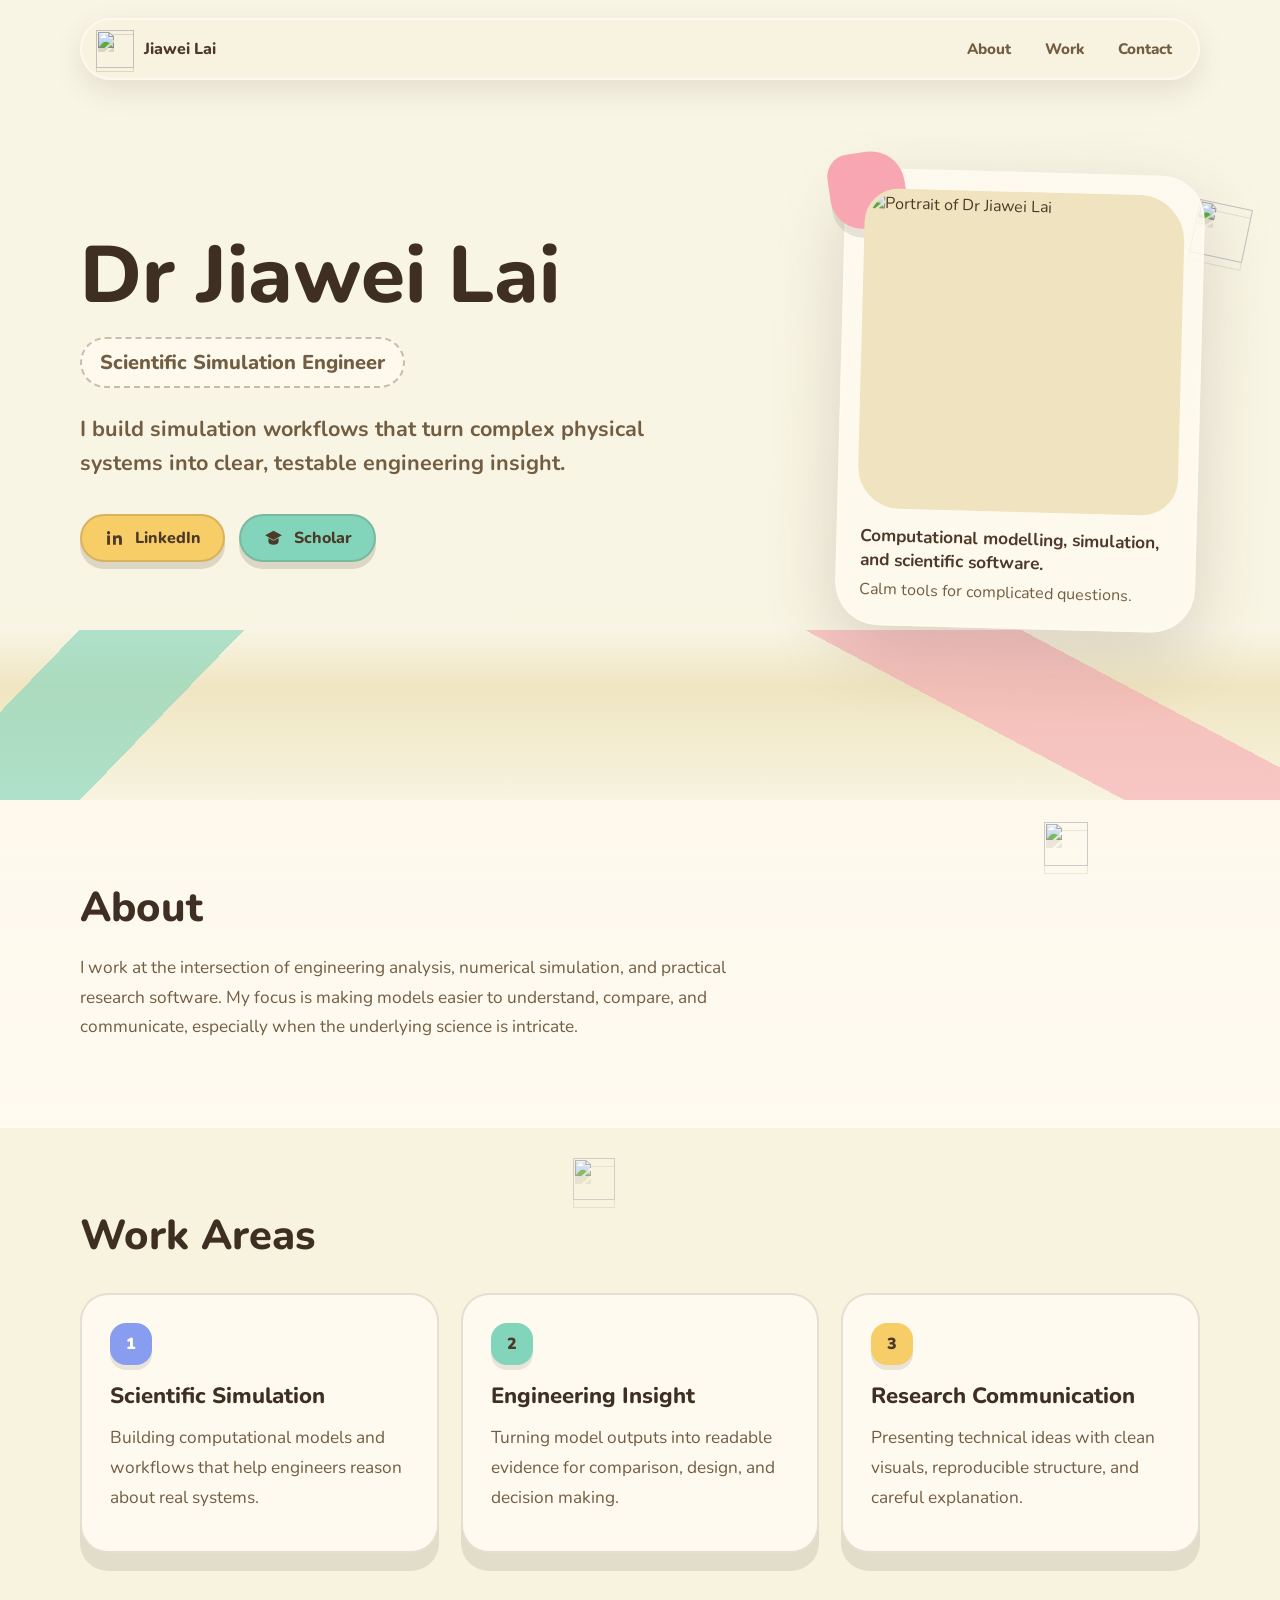
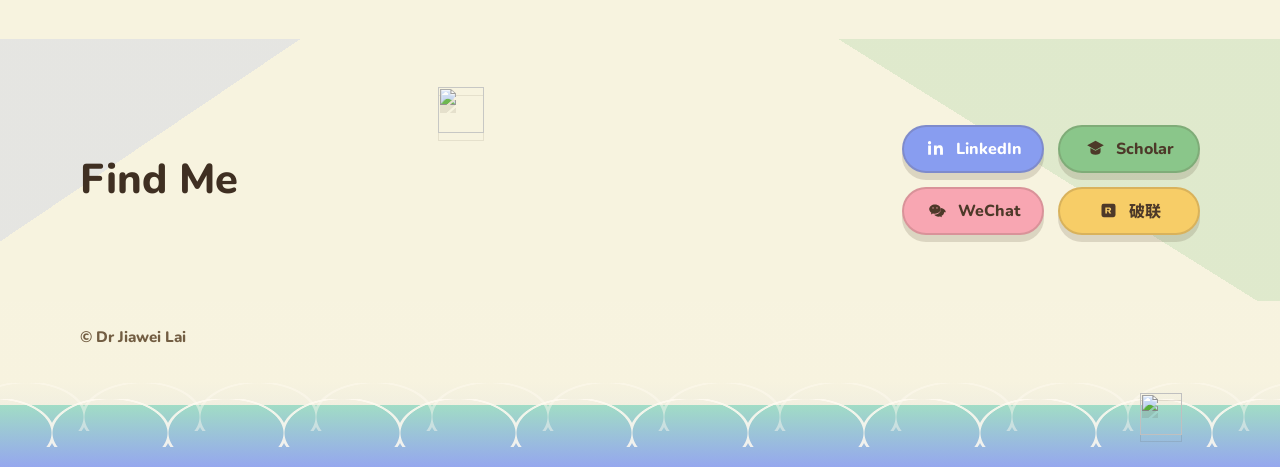
==== index.html @ 28a50fb5 "master: update the website. styles" ====
<!DOCTYPE html>
<html lang="en">
<head>
  <meta charset="utf-8">
  <meta name="viewport" content="width=device-width, initial-scale=1">
  <meta name="description" content="Dr Jiawei Lai, scientific simulation engineer working across computational modelling, simulation workflows, and research communication.">
  <title>Dr Jiawei Lai | Scientific Simulation Engineer</title>
  <link rel="preconnect" href="https://fonts.googleapis.com">
  <link rel="preconnect" href="https://fonts.gstatic.com" crossorigin>
  <link href="https://fonts.googleapis.com/css2?family=Noto+Sans+SC:wght@400;600;700&family=Nunito:wght@500;700;800&display=swap" rel="stylesheet">
  <link rel="stylesheet" href="style.css">
</head>
<body>
  <a class="skip-link" href="#main">Skip to content</a>
  <div class="cursor-cow" aria-hidden="true">
    <img src="images/cow-face-apple.png" alt="">
  </div>

  <header class="site-header" aria-label="Primary">
    <a class="brand" href="#top" aria-label="Dr Jiawei Lai home">
      <img src="images/cow-face-apple.png" alt="" class="brand-mark">
      <span>Jiawei Lai</span>
    </a>
    <nav class="nav-links" aria-label="Page sections">
      <a href="#about">About</a>
      <a href="#work">Work</a>
      <a href="#contact">Contact</a>
    </nav>
  </header>

  <main id="main">
    <section class="hero" id="top" aria-labelledby="hero-title">
      <div class="hero-art" aria-hidden="true"></div>
      <img class="cow-sticker cow-sticker-hero" src="images/cow-face-apple.png" alt="" aria-hidden="true">
      <div class="hero-inner">
        <div class="hero-copy">
          <h1 id="hero-title">Dr Jiawei Lai</h1>
          <p class="role">Scientific Simulation Engineer</p>
          <p class="intro">
            I build simulation workflows that turn complex physical systems into clear, testable engineering insight.
          </p>
          <div class="hero-actions" aria-label="Profile links">
            <a class="button button-primary" href="https://www.linkedin.com/in/jiawei-lai-482ab056/">
              <svg viewBox="0 0 24 24" aria-hidden="true"><path d="M6.8 19H3.6V8.7h3.2V19ZM5.2 7.3a1.9 1.9 0 1 1 0-3.8 1.9 1.9 0 0 1 0 3.8ZM20.4 19h-3.2v-5c0-1.2 0-2.8-1.7-2.8s-2 1.3-2 2.7V19h-3.2V8.7h3.1v1.4h.1a3.4 3.4 0 0 1 3.1-1.7c3.3 0 3.9 2.2 3.9 5V19Z"/></svg>
              LinkedIn
            </a>
            <a class="button button-secondary" href="https://scholar.google.com/citations?hl=en&amp;user=CENF37gAAAAJ">
              <svg viewBox="0 0 24 24" aria-hidden="true"><path d="M12 3 2.5 8.3 12 13.6l9.5-5.3L12 3Zm-5.8 8.5v4.1c0 2 2.6 3.5 5.8 3.5s5.8-1.5 5.8-3.5v-4.1L12 14.7l-5.8-3.2Z"/></svg>
              Scholar
            </a>
          </div>
        </div>

        <figure class="profile-card">
          <div class="portrait-shell">
            <img src="images/dp.jpg" alt="Portrait of Dr Jiawei Lai">
          </div>
          <figcaption>
            <strong>Computational modelling, simulation, and scientific software.</strong>
            <span>Calm tools for complicated questions.</span>
          </figcaption>
        </figure>
      </div>
    </section>

    <section class="section section-light" id="about" aria-labelledby="about-title">
      <div class="section-inner about-layout about-layout-simple">
        <img class="cow-sticker cow-sticker-about" src="images/cow-face-apple.png" alt="" aria-hidden="true">
        <div>
          <h2 id="about-title">About</h2>
          <p>
            I work at the intersection of engineering analysis, numerical simulation, and practical research software.
            My focus is making models easier to understand, compare, and communicate, especially when the underlying
            science is intricate.
          </p>
        </div>
      </div>
    </section>

    <section class="section" id="work" aria-labelledby="work-title">
      <div class="section-inner">
        <img class="cow-sticker cow-sticker-work" src="images/cow-face-apple.png" alt="" aria-hidden="true">
        <div class="section-heading">
          <h2 id="work-title">Work Areas</h2>
        </div>

        <div class="work-grid">
          <article class="island-card accent-blue">
            <span class="card-icon" aria-hidden="true">1</span>
            <h3>Scientific Simulation</h3>
            <p>Building computational models and workflows that help engineers reason about real systems.</p>
          </article>
          <article class="island-card accent-teal">
            <span class="card-icon" aria-hidden="true">2</span>
            <h3>Engineering Insight</h3>
            <p>Turning model outputs into readable evidence for comparison, design, and decision making.</p>
          </article>
          <article class="island-card accent-yellow">
            <span class="card-icon" aria-hidden="true">3</span>
            <h3>Research Communication</h3>
            <p>Presenting technical ideas with clean visuals, reproducible structure, and careful explanation.</p>
          </article>
        </div>
      </div>
    </section>

    <section class="section section-contact" id="contact" aria-labelledby="contact-title">
      <div class="section-inner contact-layout">
        <img class="cow-sticker cow-sticker-contact" src="images/cow-face-apple.png" alt="" aria-hidden="true">
        <div>
          <h2 id="contact-title">Find Me</h2>
        </div>
        <div class="contact-actions">
          <a class="contact-button" href="https://www.linkedin.com/in/jiawei-lai-482ab056/" aria-label="Open LinkedIn profile">
            <svg viewBox="0 0 24 24" aria-hidden="true"><path d="M6.8 19H3.6V8.7h3.2V19ZM5.2 7.3a1.9 1.9 0 1 1 0-3.8 1.9 1.9 0 0 1 0 3.8ZM20.4 19h-3.2v-5c0-1.2 0-2.8-1.7-2.8s-2 1.3-2 2.7V19h-3.2V8.7h3.1v1.4h.1a3.4 3.4 0 0 1 3.1-1.7c3.3 0 3.9 2.2 3.9 5V19Z"/></svg>
            <span>LinkedIn</span>
          </a>
          <a class="contact-button" href="https://scholar.google.com/citations?hl=en&amp;user=CENF37gAAAAJ" aria-label="Open Google Scholar profile">
            <svg viewBox="0 0 24 24" aria-hidden="true"><path d="M12 3 2.5 8.3 12 13.6l9.5-5.3L12 3Zm-5.8 8.5v4.1c0 2 2.6 3.5 5.8 3.5s5.8-1.5 5.8-3.5v-4.1L12 14.7l-5.8-3.2Z"/></svg>
            <span>Scholar</span>
          </a>
          <a class="contact-button" href="images/Wechat.jpg" aria-label="Open WeChat QR code">
            <svg viewBox="0 0 24 24" aria-hidden="true"><path d="M9.2 5C5.5 5 2.5 7.4 2.5 10.4c0 1.7 1 3.2 2.5 4.2l-.5 2 2.3-1.2c.7.2 1.5.3 2.3.3 3.7 0 6.7-2.4 6.7-5.3S12.9 5 9.2 5Zm-2.3 4.8a.8.8 0 1 1 0-1.6.8.8 0 0 1 0 1.6Zm4.5 0a.8.8 0 1 1 0-1.6.8.8 0 0 1 0 1.6Zm10.1 4.1c0-2.5-2.5-4.5-5.5-4.8v1.3c0 3.5-3.4 6.4-7.7 6.5.9 1.3 2.7 2.1 4.8 2.1.7 0 1.3-.1 1.9-.2l2 1-.4-1.7c1.7-.9 2.9-2.4 2.9-4.2Z"/></svg>
            <span>WeChat</span>
          </a>
          <a class="contact-button" href="https://www.xiaohongshu.com/search_result?keyword=%E7%A0%B4%E8%81%94" aria-label="Find 破联 on Xiaohongshu">
            <svg viewBox="0 0 24 24" aria-hidden="true"><path d="M6.4 4.4h11.2A2.4 2.4 0 0 1 20 6.8v10.4a2.4 2.4 0 0 1-2.4 2.4H6.4A2.4 2.4 0 0 1 4 17.2V6.8a2.4 2.4 0 0 1 2.4-2.4Zm2 4.2v6.8h1.8v-2.5h1.4l1.5 2.5h2.1l-1.8-2.8c1-.4 1.6-1.1 1.6-2.1 0-1.2-.9-1.9-2.5-1.9H8.4Zm1.8 1.5h1.9c.7 0 1.1.2 1.1.8s-.4.8-1.1.8h-1.9v-1.6Z"/></svg>
            <span>破联</span>
          </a>
        </div>
      </div>
    </section>
  </main>

  <footer class="site-footer">
    <span>© Dr Jiawei Lai</span>
  </footer>
  <div class="animal-footer animal-footer-sea" aria-hidden="true">
    <div class="sea-wave sea-wave-back"></div>
    <div class="sea-wave sea-wave-front"></div>
    <img class="sea-cow" src="images/cow-face-apple.png" alt="">
  </div>

  <script>
    const cursorCow = document.querySelector('.cursor-cow');
    const canUseCustomCursor = window.matchMedia('(pointer: fine)').matches &&
      !window.matchMedia('(prefers-reduced-motion: reduce)').matches;

    if (cursorCow && canUseCustomCursor) {
      let cursorX = window.innerWidth / 2;
      let cursorY = window.innerHeight / 2;
      let cowX = cursorX;
      let cowY = cursorY;

      document.documentElement.classList.add('has-cow-cursor');

      window.addEventListener('pointermove', (event) => {
        cursorX = event.clientX;
        cursorY = event.clientY;
        cursorCow.classList.add('is-visible');
      });

      window.addEventListener('pointerleave', () => {
        cursorCow.classList.remove('is-visible');
      });

      const drift = () => {
        cowX += (cursorX - cowX) * 0.18;
        cowY += (cursorY - cowY) * 0.18;
        cursorCow.style.transform = `translate3d(${cowX + 14}px, ${cowY + 12}px, 0)`;
        requestAnimationFrame(drift);
      };

      drift();
    }
  </script>
</body>
</html>
---- style.css ----
:root {
  --paper: #f7f3df;
  --paper-deep: #efe4bf;
  --ink: #4d3929;
  --muted: #725d42;
  --line: rgba(114, 93, 66, 0.22);
  --blue: #889df0;
  --teal: #82d5bb;
  --yellow: #f7cd67;
  --pink: #f8a6b2;
  --orange: #e59266;
  --green: #8ac68a;
  --white: #fffaf0;
  --shadow: 0 18px 0 rgba(77, 57, 41, 0.12);
  --soft-shadow: 0 24px 70px rgba(77, 57, 41, 0.18);
  --radius: 28px;
  --max-width: 1120px;
}

* {
  box-sizing: border-box;
}

html {
  scroll-behavior: smooth;
}

body {
  margin: 0;
  color: var(--ink);
  background:
    linear-gradient(180deg, rgba(247, 243, 223, 0.78), rgba(247, 243, 223, 0.94) 56%, var(--paper) 100%),
    url("images/Blackground.jpg") center top / cover fixed no-repeat;
  font-family: "Nunito", "Noto Sans SC", Arial, sans-serif;
  letter-spacing: 0;
  overflow-x: hidden;
}

.has-cow-cursor,
.has-cow-cursor * {
  cursor: url("images/cow-face-apple.png") 4 0, auto;
}

.cursor-cow {
  position: fixed;
  top: 0;
  left: 0;
  z-index: 20;
  width: 38px;
  height: 38px;
  pointer-events: none;
  opacity: 0;
  filter: drop-shadow(0 8px 0 rgba(77, 57, 41, 0.14));
  transition: opacity 180ms ease;
}

.cursor-cow img {
  width: 100%;
  height: 100%;
  object-fit: contain;
  transform: rotate(10deg);
}

.cursor-cow.is-visible {
  opacity: 0.9;
}

img,
svg {
  display: block;
}

a {
  color: inherit;
}

.skip-link {
  position: absolute;
  left: 16px;
  top: -80px;
  z-index: 10;
  padding: 10px 14px;
  border-radius: 999px;
  background: var(--ink);
  color: var(--white);
  text-decoration: none;
  transition: top 180ms ease;
}

.skip-link:focus {
  top: 16px;
}

.site-header {
  position: sticky;
  top: 0;
  z-index: 5;
  display: flex;
  align-items: center;
  justify-content: space-between;
  gap: 24px;
  width: min(var(--max-width), calc(100% - 32px));
  margin: 18px auto 0;
  padding: 10px 12px 10px 14px;
  border: 2px solid rgba(255, 250, 240, 0.72);
  border-radius: 999px;
  background: rgba(247, 243, 223, 0.86);
  box-shadow: 0 10px 30px rgba(77, 57, 41, 0.12);
  backdrop-filter: blur(14px);
}

.brand,
.nav-links,
.hero-actions,
.contact-actions {
  display: flex;
  align-items: center;
}

.brand {
  gap: 10px;
  color: var(--ink);
  font-weight: 800;
  text-decoration: none;
}

.brand-mark {
  width: 38px;
  height: 38px;
  object-fit: contain;
  filter: drop-shadow(0 4px 0 rgba(77, 57, 41, 0.16));
}

.nav-links {
  gap: 6px;
}

.nav-links a {
  padding: 9px 14px;
  border-radius: 999px;
  color: var(--muted);
  font-size: 0.95rem;
  font-weight: 800;
  text-decoration: none;
}

.nav-links a:hover,
.nav-links a:focus-visible {
  background: var(--white);
  color: var(--ink);
  outline: none;
}

.hero {
  position: relative;
  min-height: 720px;
  padding: 92px 0 76px;
  overflow: hidden;
}

.hero-art {
  position: absolute;
  inset: auto -8% 0;
  height: 170px;
  pointer-events: none;
  background:
    linear-gradient(134deg, transparent 0 11%, rgba(130, 213, 187, 0.62) 11% 21%, transparent 21% 100%),
    linear-gradient(28deg, transparent 0 68%, rgba(248, 166, 178, 0.58) 68% 80%, transparent 80% 100%),
    linear-gradient(180deg, transparent 0, rgba(239, 228, 191, 0.92) 34%, var(--paper) 100%);
}

.hero-inner,
.section-inner,
.site-footer {
  width: min(var(--max-width), calc(100% - 32px));
  margin: 0 auto;
}

.section-inner {
  position: relative;
}

.cow-sticker {
  position: absolute;
  z-index: 0;
  width: 54px;
  height: 54px;
  object-fit: contain;
  pointer-events: none;
  filter: drop-shadow(0 8px 0 rgba(77, 57, 41, 0.12));
  animation: cow-bob 5.8s ease-in-out infinite;
}

.cow-sticker-hero {
  top: 124px;
  right: max(22px, calc((100vw - var(--max-width)) / 2 - 48px));
  transform: rotate(12deg);
}

.cow-sticker-about {
  top: -64px;
  right: 10%;
  width: 44px;
  height: 44px;
  opacity: 0.82;
  animation-delay: -1.8s;
}

.cow-sticker-work {
  top: -56px;
  left: 44%;
  width: 42px;
  height: 42px;
  opacity: 0.74;
  animation-delay: -3.1s;
}

.cow-sticker-contact {
  top: -38px;
  left: 32%;
  width: 46px;
  height: 46px;
  opacity: 0.86;
  animation-delay: -0.9s;
}

.hero-inner {
  position: relative;
  z-index: 2;
  display: grid;
  grid-template-columns: minmax(0, 1fr) 360px;
  align-items: center;
  gap: 56px;
}

.hero-copy,
.about-layout > *,
.contact-layout > *,
.section-heading > *,
.island-card,
.note-card {
  min-width: 0;
}

.hero-copy h1 {
  margin: 0;
  max-width: 700px;
  color: #3f2f22;
  font-size: 5rem;
  line-height: 0.96;
  font-weight: 800;
  letter-spacing: 0;
}

.role {
  width: fit-content;
  max-width: 100%;
  margin: 22px 0 0;
  padding: 10px 18px;
  border: 2px dashed rgba(114, 93, 66, 0.38);
  border-radius: 999px;
  background: rgba(255, 250, 240, 0.74);
  color: var(--muted);
  font-size: 1.25rem;
  font-weight: 800;
}

.intro {
  max-width: 620px;
  margin: 24px 0 0;
  color: var(--muted);
  font-size: 1.35rem;
  line-height: 1.58;
  font-weight: 700;
}

.hero-actions {
  flex-wrap: wrap;
  gap: 14px;
  margin-top: 34px;
}

.button,
.contact-button {
  display: inline-flex;
  align-items: center;
  justify-content: center;
  gap: 10px;
  min-height: 48px;
  border: 2px solid rgba(77, 57, 41, 0.18);
  border-radius: 999px;
  color: var(--ink);
  font-weight: 800;
  text-decoration: none;
  box-shadow: 0 7px 0 rgba(77, 57, 41, 0.16);
  transition: transform 160ms ease, box-shadow 160ms ease, background 160ms ease;
}

.button {
  padding: 0 22px;
}

.button svg,
.contact-button svg {
  width: 21px;
  height: 21px;
  fill: currentColor;
}

.button:hover,
.button:focus-visible,
.contact-button:hover,
.contact-button:focus-visible {
  transform: translateY(3px);
  box-shadow: 0 4px 0 rgba(77, 57, 41, 0.18);
  outline: none;
}

.button:hover svg,
.button:focus-visible svg,
.contact-button:hover svg,
.contact-button:focus-visible svg {
  animation: tiny-hop 360ms ease;
}

.button-primary {
  background: var(--yellow);
}

.button-secondary {
  background: var(--teal);
}

.profile-card {
  position: relative;
  margin: 0;
  padding: 18px;
  border: 2px solid rgba(255, 250, 240, 0.88);
  border-radius: 44px;
  background: rgba(255, 250, 240, 0.82);
  box-shadow: var(--soft-shadow);
  transform: rotate(1.5deg);
  transition: transform 240ms ease, box-shadow 240ms ease;
}

.profile-card:hover {
  transform: rotate(0deg) translateY(-3px);
  box-shadow: 0 30px 76px rgba(77, 57, 41, 0.2);
}

.profile-card::before {
  content: "";
  position: absolute;
  inset: -18px auto auto -18px;
  width: 76px;
  height: 76px;
  border-radius: 22px 34px 20px 32px;
  background: var(--pink);
  box-shadow: 0 9px 0 rgba(77, 57, 41, 0.12);
  transform: rotate(-10deg);
}

.portrait-shell {
  position: relative;
  overflow: hidden;
  aspect-ratio: 1;
  border: 4px solid var(--paper-deep);
  border-radius: 34px 46px 36px 42px;
  background: var(--paper-deep);
}

.portrait-shell img {
  width: 100%;
  height: 100%;
  object-fit: cover;
}

.profile-card figcaption {
  display: grid;
  gap: 6px;
  padding: 16px 4px 4px;
  color: var(--muted);
  font-size: 1rem;
  line-height: 1.4;
}

.profile-card strong {
  color: var(--ink);
  font-size: 1.08rem;
}

.section {
  padding: 86px 0;
  background: var(--paper);
}

.section-light {
  background:
    linear-gradient(180deg, rgba(247, 243, 223, 0.2), rgba(255, 250, 240, 0.96)),
    var(--white);
}

.section-contact {
  padding-bottom: 66px;
  background:
    linear-gradient(146deg, rgba(136, 157, 240, 0.16) 0 18%, transparent 18% 100%),
    linear-gradient(32deg, transparent 0 74%, rgba(138, 198, 138, 0.22) 74% 100%),
    var(--paper);
}

.about-layout,
.contact-layout {
  display: grid;
  grid-template-columns: minmax(0, 1fr) 360px;
  gap: 48px;
  align-items: center;
}

.about-layout-simple {
  display: block;
}

h2 {
  margin: 0;
  color: #3f2f22;
  font-size: 2.6rem;
  line-height: 1.08;
  font-weight: 800;
  letter-spacing: 0;
}

.section p,
.note-card p,
.island-card p {
  color: var(--muted);
  font-size: 1.08rem;
  line-height: 1.72;
}

.about-layout > div > p,
.contact-layout > div > p {
  max-width: 690px;
  margin: 22px 0 0;
}

.note-card,
.island-card {
  border: 2px solid rgba(114, 93, 66, 0.18);
  border-radius: var(--radius);
  background: var(--white);
  box-shadow: var(--shadow);
}

.note-card {
  padding: 26px;
  border-style: dashed;
}

.card-icon {
  display: inline-grid;
  place-items: center;
  width: 42px;
  height: 42px;
  margin-bottom: 18px;
  border-radius: 16px;
  background: var(--yellow);
  color: var(--ink);
  font-weight: 900;
  box-shadow: 0 5px 0 rgba(77, 57, 41, 0.12);
}

.section-heading {
  margin-bottom: 34px;
}

.section-heading p {
  max-width: 430px;
  margin: 0;
}

.work-grid {
  display: grid;
  grid-template-columns: repeat(3, minmax(0, 1fr));
  gap: 22px;
}

.island-card {
  min-height: 260px;
  padding: 28px;
  transition: transform 220ms ease, box-shadow 220ms ease;
}

.island-card:hover {
  transform: translateY(-5px) rotate(-0.4deg);
  box-shadow: 0 24px 0 rgba(77, 57, 41, 0.11);
}

.island-card h3 {
  margin: 0;
  color: #3f2f22;
  font-size: 1.38rem;
  line-height: 1.2;
  font-weight: 800;
}

.island-card p {
  margin: 14px 0 0;
}

.accent-blue .card-icon {
  background: var(--blue);
  color: #fff;
}

.accent-teal .card-icon {
  background: var(--teal);
}

.accent-yellow .card-icon {
  background: var(--yellow);
}

.contact-actions {
  flex-wrap: wrap;
  justify-content: flex-end;
  gap: 14px;
}

.contact-button {
  min-width: 142px;
  padding: 0 18px;
  background: var(--white);
}

.contact-button:nth-child(1) {
  background: var(--blue);
  color: #fff;
}

.contact-button:nth-child(2) {
  background: var(--green);
}

.contact-button:nth-child(3) {
  background: var(--pink);
}

.contact-button:nth-child(4) {
  background: var(--yellow);
}

.site-footer {
  padding: 26px 0 34px;
  color: var(--muted);
  font-size: 0.95rem;
  font-weight: 800;
}

.animal-footer {
  position: relative;
  height: 86px;
  overflow: hidden;
  background: linear-gradient(180deg, rgba(247, 243, 223, 0.4), rgba(136, 157, 240, 0.16));
}

.animal-footer-sea::before {
  content: "";
  position: absolute;
  inset: auto 0 0;
  height: 62px;
  background: linear-gradient(180deg, rgba(130, 213, 187, 0.72), rgba(136, 157, 240, 0.86));
}

.sea-wave {
  position: absolute;
  left: -5%;
  right: -5%;
  bottom: 28px;
  height: 48px;
  opacity: 0.9;
  background:
    radial-gradient(58px 34px at 58px 34px, transparent 57px, rgba(255, 250, 240, 0.95) 58px 60px, transparent 61px) 0 0 / 116px 48px repeat-x;
}

.sea-wave-back {
  bottom: 36px;
  opacity: 0.48;
  transform: translateX(32px);
}

.sea-wave-front {
  bottom: 20px;
}

.sea-cow {
  position: absolute;
  right: max(24px, calc((100vw - var(--max-width)) / 2 + 18px));
  bottom: 32px;
  width: 42px;
  height: 42px;
  object-fit: contain;
  filter: drop-shadow(0 7px 0 rgba(77, 57, 41, 0.12));
  animation: sea-cow-float 4.8s ease-in-out infinite;
}

@keyframes cow-bob {
  0%,
  100% {
    translate: 0 0;
  }

  50% {
    translate: 0 -10px;
  }
}

@keyframes tiny-hop {
  0%,
  100% {
    transform: translateY(0) rotate(0deg);
  }

  45% {
    transform: translateY(-4px) rotate(-8deg);
  }
}

@keyframes sea-cow-float {
  0%,
  100% {
    translate: 0 0;
    rotate: -3deg;
  }

  50% {
    translate: 0 -8px;
    rotate: 4deg;
  }
}

@media (max-width: 880px) {
  .site-header {
    align-items: flex-start;
    border-radius: 30px;
  }

  .nav-links {
    flex-wrap: wrap;
    justify-content: flex-end;
  }

  .hero {
    min-height: auto;
    padding-top: 56px;
  }

  .hero-inner,
  .about-layout,
  .contact-layout {
    grid-template-columns: 1fr;
  }

  .hero-copy h1 {
    font-size: 3.7rem;
  }

  .profile-card {
    width: min(390px, 100%);
    transform: none;
  }

  .profile-card:hover {
    transform: translateY(-3px);
  }

  .section-heading {
    display: block;
  }

  .section-heading p {
    margin-top: 16px;
  }

  .work-grid {
    grid-template-columns: 1fr;
  }

  .island-card {
    min-height: auto;
  }

  .contact-actions {
    justify-content: flex-start;
  }
}

@media (max-width: 560px) {
  .site-header {
    position: static;
    display: block;
    margin-top: 12px;
  }

  .nav-links {
    justify-content: flex-start;
    margin-top: 10px;
  }

  .nav-links a {
    padding: 8px 10px;
  }

  .hero {
    padding: 44px 0 58px;
  }

  .hero-copy h1 {
    font-size: 2.85rem;
  }

  .role {
    width: auto;
    font-size: 1.05rem;
    text-align: center;
  }

  .intro {
    font-size: 1.12rem;
  }

  .button,
  .contact-button {
    width: 100%;
  }

  .cow-sticker {
    width: 38px;
    height: 38px;
  }

  .cow-sticker-hero {
    top: 190px;
    right: 20px;
    opacity: 0.34;
  }

  .cow-sticker-about,
  .cow-sticker-work,
  .cow-sticker-contact {
    display: none;
  }

  .section {
    padding: 64px 0;
  }

  h2 {
    font-size: 2.1rem;
  }

  .site-footer {
    display: grid;
  }

  .animal-footer {
    height: 78px;
  }

  .sea-cow {
    width: 36px;
    height: 36px;
    right: 24px;
  }
}

@media (pointer: coarse), (prefers-reduced-motion: reduce) {
  .has-cow-cursor,
  .has-cow-cursor * {
    cursor: auto;
  }

  .cursor-cow {
    display: none;
  }

  .cow-sticker,
  .sea-cow,
  .button:hover svg,
  .button:focus-visible svg,
  .contact-button:hover svg,
  .contact-button:focus-visible svg {
    animation: none;
  }
}
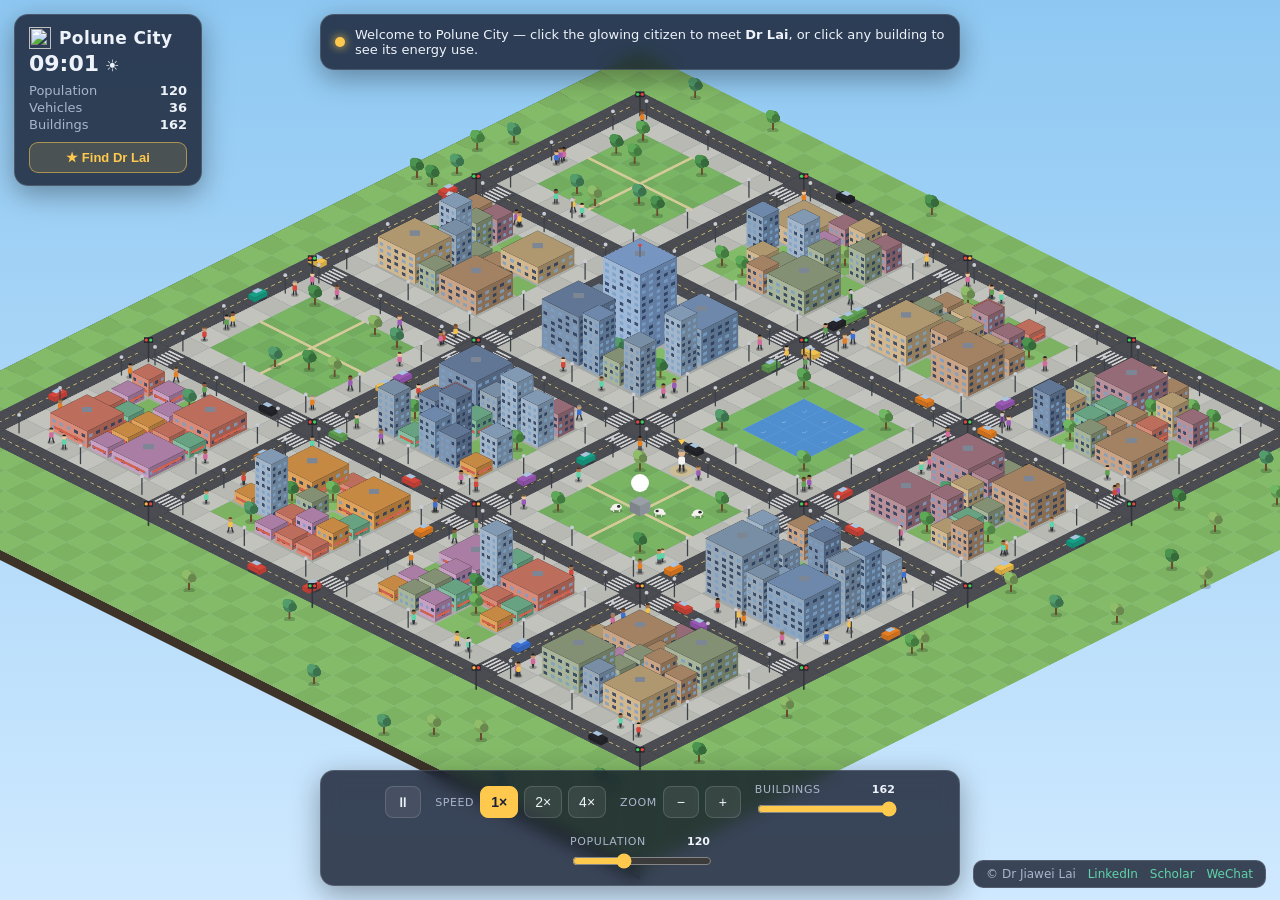
==== commit 512c8634: "Rebuild personal site as an interactive isometric city simulation Replace the static page with a sin" ====
--- a/index.html
+++ b/index.html
@@ -1,178 +1,1714 @@
 <!DOCTYPE html>
 <html lang="en">
 <head>
-  <meta charset="utf-8">
-  <meta name="viewport" content="width=device-width, initial-scale=1">
-  <meta name="description" content="Dr Jiawei Lai, scientific simulation engineer working across computational modelling, simulation workflows, and research communication.">
-  <title>Dr Jiawei Lai | Scientific Simulation Engineer</title>
-  <link rel="preconnect" href="https://fonts.googleapis.com">
-  <link rel="preconnect" href="https://fonts.gstatic.com" crossorigin>
-  <link href="https://fonts.googleapis.com/css2?family=Noto+Sans+SC:wght@400;600;700&family=Nunito:wght@500;700;800&display=swap" rel="stylesheet">
-  <link rel="stylesheet" href="style.css">
+<meta charset="utf-8">
+<meta name="viewport" content="width=device-width, initial-scale=1">
+<meta name="description" content="Dr Jiawei Lai, scientific simulation engineer working across computational modelling, simulation workflows, and research communication.">
+<title>Dr Jiawei Lai | Scientific Simulation Engineer</title>
+<link rel="icon" href="images/cow-face-apple.png" type="image/png">
+<style>
+  :root{
+    --glass: rgba(16, 22, 40, 0.78);
+    --glass-border: rgba(255,255,255,0.14);
+    --text: #eef2fa;
+    --text-dim: #aab4cc;
+    --accent: #ffc94d;
+    --accent2: #5fd4a8;
+  }
+  *{ box-sizing: border-box; }
+  html, body{ margin:0; padding:0; height:100%; overflow:hidden;
+    font-family: "Segoe UI", "Noto Sans", system-ui, -apple-system, sans-serif;
+    background:#0b1026; color:var(--text); }
+  #city{ position:fixed; inset:0; width:100%; height:100%; display:block;
+    touch-action:none; cursor:grab; }
+  #city.dragging{ cursor:grabbing; }
+  #city.pointing{ cursor:pointer; }
+
+  .panel{
+    position:fixed; background:var(--glass); border:1px solid var(--glass-border);
+    border-radius:14px; backdrop-filter: blur(8px); -webkit-backdrop-filter: blur(8px);
+    box-shadow: 0 8px 28px rgba(0,0,0,0.35); padding:12px 14px; z-index:10;
+  }
+
+  /* HUD */
+  #hud{ top:14px; left:14px; min-width:188px; }
+  #hud h1{ margin:0 0 2px; font-size:17px; letter-spacing:0.4px; display:flex; align-items:center; gap:8px; }
+  #hud h1 img{ width:22px; height:22px; }
+  #hud .clock{ font-size:22px; font-variant-numeric:tabular-nums; font-weight:700; margin:2px 0 6px; }
+  #hud .clock .glyph{ font-size:16px; margin-left:6px; }
+  #hud .stat{ display:flex; justify-content:space-between; gap:18px; font-size:13px;
+    color:var(--text-dim); padding:1px 0; }
+  #hud .stat b{ color:var(--text); font-variant-numeric:tabular-nums; }
+  #findLai{ margin-top:9px; width:100%; border:1px solid rgba(255,201,77,0.55);
+    background:rgba(255,201,77,0.14); color:var(--accent); font-weight:700; font-size:13px;
+    border-radius:9px; padding:7px 10px; cursor:pointer; }
+  #findLai:hover{ background:rgba(255,201,77,0.28); }
+
+  /* Control panel */
+  #controls{ bottom:14px; left:50%; transform:translateX(-50%);
+    display:flex; align-items:center; gap:14px; flex-wrap:wrap; justify-content:center; max-width:96vw; }
+  .ctl-group{ display:flex; align-items:center; gap:6px; }
+  .ctl-label{ font-size:11px; text-transform:uppercase; letter-spacing:0.6px; color:var(--text-dim); }
+  button.ctl{ border:1px solid var(--glass-border); background:rgba(255,255,255,0.07);
+    color:var(--text); border-radius:8px; min-width:36px; height:32px; padding:0 10px;
+    font-size:14px; cursor:pointer; }
+  button.ctl:hover{ background:rgba(255,255,255,0.16); }
+  button.ctl.active{ background:var(--accent); color:#19203a; border-color:var(--accent); font-weight:700; }
+  .slider-group{ display:flex; flex-direction:column; gap:1px; min-width:140px; }
+  .slider-group .row{ display:flex; justify-content:space-between; font-size:11px; color:var(--text-dim); }
+  .slider-group .row b{ color:var(--text); }
+  input[type=range]{ width:100%; accent-color:var(--accent); height:20px; cursor:pointer; }
+
+  /* Popups */
+  .popup{ top:80px; right:16px; width:340px; max-width:calc(100vw - 24px); z-index:20; display:none; }
+  .popup.open{ display:block; }
+  .popup .close{ position:absolute; top:8px; right:10px; border:none; background:none;
+    color:var(--text-dim); font-size:20px; cursor:pointer; line-height:1; padding:4px; }
+  .popup .close:hover{ color:var(--text); }
+  .popup h2{ margin:0 36px 2px 0; font-size:17px; }
+  .popup .sub{ margin:0 0 10px; font-size:12.5px; color:var(--text-dim); }
+  #energyChart{ width:100%; height:180px; display:block; border-radius:8px; background:rgba(8,12,28,0.6); }
+  #energyNow{ margin:8px 0 0; font-size:14px; }
+  #energyNow b{ color:var(--accent); font-size:18px; font-variant-numeric:tabular-nums; }
+
+  #profilePopup{ text-align:center; }
+  #profilePopup img.portrait{ width:104px; height:104px; border-radius:50%; object-fit:cover;
+    border:3px solid var(--accent); margin:6px auto 10px; display:block;
+    box-shadow:0 0 24px rgba(255,201,77,0.35); }
+  #profilePopup h2{ margin:0; font-size:20px; }
+  #profilePopup .role{ color:var(--accent2); font-weight:600; font-size:13.5px; margin:3px 0 8px; }
+  #profilePopup .tagline{ font-style:italic; color:var(--accent); font-size:13px; margin:0 0 10px; }
+  #profilePopup p.bio{ font-size:13.5px; line-height:1.55; color:var(--text-dim); margin:0 0 8px; text-align:left; }
+
+  /* tooltip */
+  #tooltip{ position:fixed; pointer-events:none; z-index:30; display:none;
+    background:rgba(10,14,30,0.92); border:1px solid var(--glass-border); color:var(--text);
+    font-size:12px; padding:4px 9px; border-radius:7px; white-space:nowrap; }
+
+  /* toast hint */
+  #toast{ top:14px; left:50%; transform:translateX(-50%); font-size:13px; color:var(--text);
+    display:flex; gap:10px; align-items:center; transition:opacity 0.8s; max-width:92vw; }
+  #toast.hide{ opacity:0; pointer-events:none; }
+  #toast .dot{ width:10px; height:10px; border-radius:50%; background:var(--accent);
+    box-shadow:0 0 10px var(--accent); flex:none; }
+
+  /* footer */
+  #footer{ position:fixed; bottom:12px; right:14px; z-index:10; font-size:12px;
+    color:var(--text-dim); background:var(--glass); border:1px solid var(--glass-border);
+    border-radius:10px; padding:6px 12px; backdrop-filter:blur(8px); }
+  #footer a{ color:var(--accent2); text-decoration:none; margin-left:8px; }
+  #footer a:hover{ text-decoration:underline; }
+
+  noscript .panel{ position:fixed; top:50%; left:50%; transform:translate(-50%,-50%); max-width:420px; }
+
+  @media (max-width: 760px){
+    #hud{ min-width:150px; padding:10px 12px; }
+    #hud .clock{ font-size:18px; }
+    #controls{ bottom:10px; gap:8px; padding:10px; }
+    .slider-group{ min-width:116px; }
+    #footer{ bottom:auto; top:14px; right:14px; padding:5px 9px; }
+    #footer .copy{ display:none; }
+    #footer a{ margin-left:6px; }
+    .popup{ top:auto; bottom:96px; right:12px; left:12px; width:auto; }
+    #toast{ top:205px; bottom:auto; left:12px; right:12px; transform:none; font-size:12px; }
+  }
+</style>
 </head>
 <body>
-  <a class="skip-link" href="#main">Skip to content</a>
-  <div class="cursor-cow" aria-hidden="true">
-    <img src="images/cow-face-apple.png" alt="">
+<canvas id="city" aria-label="Interactive isometric city simulation — click the highlighted citizen to meet Dr Jiawei Lai"></canvas>
+
+<div id="hud" class="panel">
+  <h1><img src="images/cow-face-apple.png" alt="">Polune City</h1>
+  <div class="clock"><span id="clockText">09:00</span><span class="glyph" id="clockGlyph">☀️</span></div>
+  <div class="stat"><span>Population</span><b id="statPop">0</b></div>
+  <div class="stat"><span>Vehicles</span><b id="statCars">0</b></div>
+  <div class="stat"><span>Buildings</span><b id="statBldg">0</b></div>
+  <button id="findLai">★ Find Dr Lai</button>
+</div>
+
+<div id="controls" class="panel" role="group" aria-label="Simulation controls">
+  <div class="ctl-group">
+    <button class="ctl" id="btnPause" title="Pause / resume" aria-label="Pause or resume">⏸</button>
   </div>
-
-  <header class="site-header" aria-label="Primary">
-    <a class="brand" href="#top" aria-label="Dr Jiawei Lai home">
-      <img src="images/cow-face-apple.png" alt="" class="brand-mark">
-      <span>Jiawei Lai</span>
-    </a>
-    <nav class="nav-links" aria-label="Page sections">
-      <a href="#about">About</a>
-      <a href="#work">Work</a>
-      <a href="#contact">Contact</a>
-    </nav>
-  </header>
-
-  <main id="main">
-    <section class="hero" id="top" aria-labelledby="hero-title">
-      <div class="hero-art" aria-hidden="true"></div>
-      <img class="cow-sticker cow-sticker-hero" src="images/cow-face-apple.png" alt="" aria-hidden="true">
-      <div class="hero-inner">
-        <div class="hero-copy">
-          <h1 id="hero-title">Dr Jiawei Lai</h1>
-          <p class="role">Scientific Simulation Engineer</p>
-          <p class="intro">
-            I build simulation workflows that turn complex physical systems into clear, testable engineering insight.
-          </p>
-          <div class="hero-actions" aria-label="Profile links">
-            <a class="button button-primary" href="https://www.linkedin.com/in/jiawei-lai-482ab056/">
-              <svg viewBox="0 0 24 24" aria-hidden="true"><path d="M6.8 19H3.6V8.7h3.2V19ZM5.2 7.3a1.9 1.9 0 1 1 0-3.8 1.9 1.9 0 0 1 0 3.8ZM20.4 19h-3.2v-5c0-1.2 0-2.8-1.7-2.8s-2 1.3-2 2.7V19h-3.2V8.7h3.1v1.4h.1a3.4 3.4 0 0 1 3.1-1.7c3.3 0 3.9 2.2 3.9 5V19Z"/></svg>
-              LinkedIn
-            </a>
-            <a class="button button-secondary" href="https://scholar.google.com/citations?hl=en&amp;user=CENF37gAAAAJ">
-              <svg viewBox="0 0 24 24" aria-hidden="true"><path d="M12 3 2.5 8.3 12 13.6l9.5-5.3L12 3Zm-5.8 8.5v4.1c0 2 2.6 3.5 5.8 3.5s5.8-1.5 5.8-3.5v-4.1L12 14.7l-5.8-3.2Z"/></svg>
-              Scholar
-            </a>
-          </div>
-        </div>
-
-        <figure class="profile-card">
-          <div class="portrait-shell">
-            <img src="images/dp.jpg" alt="Portrait of Dr Jiawei Lai">
-          </div>
-          <figcaption>
-            <strong>Computational modelling, simulation, and scientific software.</strong>
-            <span>Calm tools for complicated questions.</span>
-          </figcaption>
-        </figure>
-      </div>
-    </section>
-
-    <section class="section section-light" id="about" aria-labelledby="about-title">
-      <div class="section-inner about-layout about-layout-simple">
-        <img class="cow-sticker cow-sticker-about" src="images/cow-face-apple.png" alt="" aria-hidden="true">
-        <div>
-          <h2 id="about-title">About</h2>
-          <p>
-            I work at the intersection of engineering analysis, numerical simulation, and practical research software.
-            My focus is making models easier to understand, compare, and communicate, especially when the underlying
-            science is intricate.
-          </p>
-        </div>
-      </div>
-    </section>
-
-    <section class="section" id="work" aria-labelledby="work-title">
-      <div class="section-inner">
-        <img class="cow-sticker cow-sticker-work" src="images/cow-face-apple.png" alt="" aria-hidden="true">
-        <div class="section-heading">
-          <h2 id="work-title">Work Areas</h2>
-        </div>
-
-        <div class="work-grid">
-          <article class="island-card accent-blue">
-            <span class="card-icon" aria-hidden="true">1</span>
-            <h3>Scientific Simulation</h3>
-            <p>Building computational models and workflows that help engineers reason about real systems.</p>
-          </article>
-          <article class="island-card accent-teal">
-            <span class="card-icon" aria-hidden="true">2</span>
-            <h3>Engineering Insight</h3>
-            <p>Turning model outputs into readable evidence for comparison, design, and decision making.</p>
-          </article>
-          <article class="island-card accent-yellow">
-            <span class="card-icon" aria-hidden="true">3</span>
-            <h3>Research Communication</h3>
-            <p>Presenting technical ideas with clean visuals, reproducible structure, and careful explanation.</p>
-          </article>
-        </div>
-      </div>
-    </section>
-
-    <section class="section section-contact" id="contact" aria-labelledby="contact-title">
-      <div class="section-inner contact-layout">
-        <img class="cow-sticker cow-sticker-contact" src="images/cow-face-apple.png" alt="" aria-hidden="true">
-        <div>
-          <h2 id="contact-title">Find Me</h2>
-        </div>
-        <div class="contact-actions">
-          <a class="contact-button" href="https://www.linkedin.com/in/jiawei-lai-482ab056/" aria-label="Open LinkedIn profile">
-            <svg viewBox="0 0 24 24" aria-hidden="true"><path d="M6.8 19H3.6V8.7h3.2V19ZM5.2 7.3a1.9 1.9 0 1 1 0-3.8 1.9 1.9 0 0 1 0 3.8ZM20.4 19h-3.2v-5c0-1.2 0-2.8-1.7-2.8s-2 1.3-2 2.7V19h-3.2V8.7h3.1v1.4h.1a3.4 3.4 0 0 1 3.1-1.7c3.3 0 3.9 2.2 3.9 5V19Z"/></svg>
-            <span>LinkedIn</span>
-          </a>
-          <a class="contact-button" href="https://scholar.google.com/citations?hl=en&amp;user=CENF37gAAAAJ" aria-label="Open Google Scholar profile">
-            <svg viewBox="0 0 24 24" aria-hidden="true"><path d="M12 3 2.5 8.3 12 13.6l9.5-5.3L12 3Zm-5.8 8.5v4.1c0 2 2.6 3.5 5.8 3.5s5.8-1.5 5.8-3.5v-4.1L12 14.7l-5.8-3.2Z"/></svg>
-            <span>Scholar</span>
-          </a>
-          <a class="contact-button" href="images/Wechat.jpg" aria-label="Open WeChat QR code">
-            <svg viewBox="0 0 24 24" aria-hidden="true"><path d="M9.2 5C5.5 5 2.5 7.4 2.5 10.4c0 1.7 1 3.2 2.5 4.2l-.5 2 2.3-1.2c.7.2 1.5.3 2.3.3 3.7 0 6.7-2.4 6.7-5.3S12.9 5 9.2 5Zm-2.3 4.8a.8.8 0 1 1 0-1.6.8.8 0 0 1 0 1.6Zm4.5 0a.8.8 0 1 1 0-1.6.8.8 0 0 1 0 1.6Zm10.1 4.1c0-2.5-2.5-4.5-5.5-4.8v1.3c0 3.5-3.4 6.4-7.7 6.5.9 1.3 2.7 2.1 4.8 2.1.7 0 1.3-.1 1.9-.2l2 1-.4-1.7c1.7-.9 2.9-2.4 2.9-4.2Z"/></svg>
-            <span>WeChat</span>
-          </a>
-          <a class="contact-button" href="https://www.xiaohongshu.com/search_result?keyword=%E7%A0%B4%E8%81%94" aria-label="Find 破联 on Xiaohongshu">
-            <svg viewBox="0 0 24 24" aria-hidden="true"><path d="M6.4 4.4h11.2A2.4 2.4 0 0 1 20 6.8v10.4a2.4 2.4 0 0 1-2.4 2.4H6.4A2.4 2.4 0 0 1 4 17.2V6.8a2.4 2.4 0 0 1 2.4-2.4Zm2 4.2v6.8h1.8v-2.5h1.4l1.5 2.5h2.1l-1.8-2.8c1-.4 1.6-1.1 1.6-2.1 0-1.2-.9-1.9-2.5-1.9H8.4Zm1.8 1.5h1.9c.7 0 1.1.2 1.1.8s-.4.8-1.1.8h-1.9v-1.6Z"/></svg>
-            <span>破联</span>
-          </a>
-        </div>
-      </div>
-    </section>
-  </main>
-
-  <footer class="site-footer">
-    <span>© Dr Jiawei Lai</span>
-  </footer>
-  <div class="animal-footer animal-footer-sea" aria-hidden="true">
-    <div class="sea-wave sea-wave-back"></div>
-    <div class="sea-wave sea-wave-front"></div>
-    <img class="sea-cow" src="images/cow-face-apple.png" alt="">
+  <div class="ctl-group" id="speedBtns">
+    <span class="ctl-label">Speed</span>
+    <button class="ctl active" data-speed="1">1×</button>
+    <button class="ctl" data-speed="2">2×</button>
+    <button class="ctl" data-speed="4">4×</button>
   </div>
-
-  <script>
-    const cursorCow = document.querySelector('.cursor-cow');
-    const canUseCustomCursor = window.matchMedia('(pointer: fine)').matches &&
-      !window.matchMedia('(prefers-reduced-motion: reduce)').matches;
-
-    if (cursorCow && canUseCustomCursor) {
-      let cursorX = window.innerWidth / 2;
-      let cursorY = window.innerHeight / 2;
-      let cowX = cursorX;
-      let cowY = cursorY;
-
-      document.documentElement.classList.add('has-cow-cursor');
-
-      window.addEventListener('pointermove', (event) => {
-        cursorX = event.clientX;
-        cursorY = event.clientY;
-        cursorCow.classList.add('is-visible');
+  <div class="ctl-group">
+    <span class="ctl-label">Zoom</span>
+    <button class="ctl" id="btnZoomOut" aria-label="Zoom out">−</button>
+    <button class="ctl" id="btnZoomIn" aria-label="Zoom in">+</button>
+  </div>
+  <div class="slider-group">
+    <div class="row"><span class="ctl-label">Buildings</span><b id="bldgVal">0</b></div>
+    <input type="range" id="bldgSlider" min="10" max="80" step="1" aria-label="Number of buildings">
+  </div>
+  <div class="slider-group">
+    <div class="row"><span class="ctl-label">Population</span><b id="popVal">120</b></div>
+    <input type="range" id="popSlider" min="20" max="300" step="5" value="120" aria-label="Population">
+  </div>
+</div>
+
+<div id="energyPopup" class="popup panel" role="dialog" aria-labelledby="energyTitle">
+  <button class="close" data-close aria-label="Close">✕</button>
+  <h2 id="energyTitle">Building</h2>
+  <p class="sub" id="energySub">Electricity demand — last 24 hours</p>
+  <canvas id="energyChart" width="640" height="360"></canvas>
+  <p id="energyNow">Now: <b>0</b> kW</p>
+</div>
+
+<div id="profilePopup" class="popup panel" role="dialog" aria-labelledby="profileTitle">
+  <button class="close" data-close aria-label="Close">✕</button>
+  <img class="portrait" src="images/dp.jpg" alt="Portrait of Dr Jiawei Lai" loading="lazy">
+  <h2 id="profileTitle">Dr Jiawei Lai</h2>
+  <p class="role">Scientific Simulation Engineer</p>
+  <p class="tagline">“Calm tools for complicated questions.”</p>
+  <p class="bio">I build simulation workflows that turn complex physical systems into clear, testable engineering insight.</p>
+  <p class="bio">I work at the intersection of engineering analysis, numerical simulation, and practical research software — making models easier to understand, compare, and communicate, especially when the underlying science is intricate.</p>
+</div>
+
+<div id="toast" class="panel"><span class="dot"></span><span>Welcome to Polune City — click the glowing citizen to meet <b>Dr Lai</b>, or click any building to see its energy use.</span></div>
+
+<div id="tooltip"></div>
+
+<footer id="footer"><span class="copy">© Dr Jiawei Lai</span>
+  <a href="https://www.linkedin.com/in/jiawei-lai-482ab056/">LinkedIn</a>
+  <a href="https://scholar.google.com/citations?hl=en&amp;user=CENF37gAAAAJ">Scholar</a>
+  <a href="images/Wechat.jpg">WeChat</a>
+</footer>
+
+<noscript>
+  <div class="panel">
+    <h2>Dr Jiawei Lai — Scientific Simulation Engineer</h2>
+    <p>I build simulation workflows that turn complex physical systems into clear, testable engineering insight.
+       I work at the intersection of engineering analysis, numerical simulation, and practical research software.</p>
+    <p><em>Calm tools for complicated questions.</em></p>
+    <p><a href="https://www.linkedin.com/in/jiawei-lai-482ab056/">LinkedIn</a> ·
+       <a href="https://scholar.google.com/citations?hl=en&amp;user=CENF37gAAAAJ">Google Scholar</a> ·
+       <a href="images/Wechat.jpg">WeChat QR</a></p>
+    <p>This page is an interactive city simulation and needs JavaScript.</p>
+  </div>
+</noscript>
+
+<script>
+'use strict';
+/* ================================================================
+   1. CONFIG
+   ================================================================ */
+const TILE_W = 64, TILE_H = 32, HW = 32, HH = 16;
+const GRID = 40;
+const ROADS = [2, 10, 18, 26, 34];
+const SEED = 20260611;
+const FLOOR_H = 10;
+const GROUND_SCALE = 1.5;
+const ZOOM_MIN = 0.4, ZOOM_MAX = 2.5;
+const LIGHT_DUR = [9, 2.5, 9, 2.5];          // NS_G, NS_Y, EW_G, EW_Y (sim seconds)
+const LIGHT_CYCLE = LIGHT_DUR.reduce((a, b) => a + b);
+const CITIZEN_SPEED = 1.0;                    // tiles / sim second
+const CAR_SPEED = 2.8;
+const SAMPLE_MIN = 10;                        // energy sample every N game minutes
+const HISTORY_LEN = 144;                      // 24h * 6 samples/h
+
+const T = { GRASS: 0, ROAD: 1, WALK: 2, LOT: 3, PARK: 4, WATER: 5 };
+
+/* ================================================================
+   2. UTILS
+   ================================================================ */
+function mulberry32(seed) {
+  let a = seed >>> 0;
+  return function () {
+    a |= 0; a = (a + 0x6D2B79F5) | 0;
+    let t = Math.imul(a ^ (a >>> 15), 1 | a);
+    t = (t + Math.imul(t ^ (t >>> 7), 61 | t)) ^ t;
+    return ((t ^ (t >>> 14)) >>> 0) / 4294967296;
+  };
+}
+const rng = mulberry32(SEED);
+const jitter = mulberry32(SEED ^ 0x9e3779b9);   // non-layout randomness (agents, noise)
+const lerp = (a, b, t) => a + (b - a) * t;
+const clamp = (v, lo, hi) => v < lo ? lo : v > hi ? hi : v;
+const pick = (r, arr) => arr[Math.floor(r() * arr.length)];
+function hexToRgb(h) {
+  return [parseInt(h.slice(1, 3), 16), parseInt(h.slice(3, 5), 16), parseInt(h.slice(5, 7), 16)];
+}
+function mixHex(a, b, t) {
+  const A = hexToRgb(a), B = hexToRgb(b);
+  return `rgb(${Math.round(lerp(A[0], B[0], t))},${Math.round(lerp(A[1], B[1], t))},${Math.round(lerp(A[2], B[2], t))})`;
+}
+function shade(hex, f) {  // f<1 darker, f>1 lighter
+  const c = hexToRgb(hex).map(v => clamp(Math.round(v * f), 0, 255));
+  return `rgb(${c[0]},${c[1]},${c[2]})`;
+}
+// piecewise-linear curve over 24h, points = [[hour, value], ...] sorted, wraps
+function pw(points, h) {
+  h = ((h % 24) + 24) % 24;
+  for (let i = 0; i < points.length - 1; i++) {
+    if (h >= points[i][0] && h <= points[i + 1][0]) {
+      const t = (h - points[i][0]) / (points[i + 1][0] - points[i][0]);
+      return lerp(points[i][1], points[i + 1][1], t);
+    }
+  }
+  return points[points.length - 1][1];
+}
+
+/* ================================================================
+   3. ISO MATH
+   ================================================================ */
+const isoX = (wx, wy) => (wx - wy) * HW;
+const isoY = (wx, wy) => (wx + wy) * HH;
+function isoToWorld(ix, iy) {
+  return { wx: (ix / HW + iy / HH) / 2, wy: (iy / HH - ix / HW) / 2 };
+}
+
+/* ================================================================
+   4. DATA
+   ================================================================ */
+const FIRST = ['Wei','Mei','Jun','Hua','Xin','Yan','Ming','Ling','Chen','Bao','Amara','Ben','Clara','Dmitri','Elena','Felix','Grace','Hugo','Iris','James','Kira','Leo','Maya','Noah','Olive','Pavel','Quinn','Rosa','Sam','Tara','Umar','Vera','Walt','Yuki','Zane','Anya','Cody','Dana','Mira','Theo'];
+const LAST = ['Chen','Wang','Zhang','Liu','Lin','Huang','Zhou','Smith','Jones','Brown','Garcia','Miller','Davis','Khan','Patel','Kim','Park','Sato','Tanaka','Novak','Silva','Rossi','Weber','Olsen','Dubois','Moreau','Costa','Haddad','Petrov','Reyes'];
+const CAR_TYPES = ['Sedan','Hatchback','Coupe','Van','Pickup','Mini','Wagon','Taxi'];
+const CAR_COLORS = ['#d4453a','#3a6fd4','#e8e8ea','#23252b','#f2c14e','#5fa052','#9b59b6','#c0c5ce','#e67e22','#16a085'];
+const BLD_PRE = ['Maple','Cedar','Willow','Aspen','Lotus','Harbor','Summit','Granite','Juniper','Magnolia','Quartz','Meridian','Crescent','Orchid','Bamboo','Amber','Cobalt','Sterling','Pearl','Linden'];
+const BLD_SUF = {
+  res: ['Apartments','Residences','Court','Heights','Terrace'],
+  office: ['Tower','Works','Labs','Centre','Exchange'],
+  shop: ['Mart','Market','Café','Books','Bakery','Noodle Bar','Studio']
+};
+const PALETTES = {
+  res:    [['#c9a486','#8a6e54'], ['#b8909a','#7d5b64'], ['#a8b59a','#6f7a62'], ['#d3b78f','#94805f']],
+  office: [['#8fa6bd','#5c7390'], ['#9aa9b8','#66788c'], ['#7e93ad','#52647e'], ['#a3b6c9','#6e8298']],
+  shop:   [['#e0a35c','#a8743a'], ['#d98b7a','#a05c4e'], ['#86bda0','#578a6e'], ['#c9a0c4','#8f6a8b']]
+};
+const OCC = {
+  res:    h => pw([[0,0.25],[5,0.3],[7,0.55],[9,0.35],[12,0.3],[16,0.45],[19,0.9],[22,0.7],[24,0.25]], h),
+  office: h => pw([[0,0.06],[6,0.08],[8,0.7],[12,0.85],[14,0.8],[17,0.7],[19,0.25],[22,0.08],[24,0.06]], h),
+  shop:   h => pw([[0,0.04],[8,0.1],[10,0.65],[13,0.8],[17,0.85],[20,0.5],[21.5,0.08],[24,0.04]], h)
+};
+// day/night palette keyframes: [hour, skyTop, skyBottom, ambientAlpha]
+const SKY_KEYS = [
+  [0,    '#0b1026', '#1a2342', 0.55],
+  [4.5,  '#101736', '#23294e', 0.52],
+  [6,    '#28365e', '#b06a74', 0.34],
+  [7.5,  '#7fb2e5', '#ffd9a0', 0.06],
+  [9,    '#8ec8f2', '#cfe9ff', 0],
+  [16.5, '#84b9e8', '#ffe7b0', 0],
+  [18.5, '#5a6db0', '#ff9e6d', 0.22],
+  [20,   '#1b2547', '#5a4a7a', 0.45],
+  [22,   '#0b1026', '#1a2342', 0.55],
+  [24,   '#0b1026', '#1a2342', 0.55]
+];
+
+/* ================================================================
+   5. CITY GENERATION
+   ================================================================ */
+const grid = new Uint8Array(GRID * GRID);
+const crossV = new Set();   // tile keys where pedestrians cross a vertical road
+const crossH = new Set();
+const tk = (x, y) => y * GRID + x;
+const inGrid = (x, y) => x >= 0 && y >= 0 && x < GRID && y < GRID;
+const gridAt = (x, y) => inGrid(x, y) ? grid[tk(x, y)] : T.GRASS;
+
+const intersections = [];   // {x, y, phaseOffset}
+const interByKey = new Map();
+const blocks = [];
+const cityLots = [];        // all candidate buildings (seeded shuffle order)
+let activeCount = 0;        // buildings slider value
+const lotIndexByTile = new Map();   // tileKey -> index into cityLots (active only)
+const decoTrees = [];       // {wx, wy, variant} permanent trees (parks + outskirts)
+const lotTrees = [];        // per-lot trees shown when the lot is inactive
+const lamps = [];           // {wx, wy}
+let cowPark = null;         // {cx, cy, cows:[{wx,wy,flip}]}
+let pondBlock = null;
+
+function generateCity() {
+  // --- roads ---
+  for (const r of ROADS) {
+    for (let i = ROADS[0]; i <= ROADS[ROADS.length - 1]; i++) {
+      grid[tk(r, i)] = T.ROAD;
+      grid[tk(i, r)] = T.ROAD;
+    }
+  }
+  for (const rx of ROADS) for (const ry of ROADS) {
+    const it = { x: rx, y: ry, phaseOffset: rng() * LIGHT_CYCLE };
+    intersections.push(it);
+    interByKey.set(tk(rx, ry), it);
+  }
+
+  // --- blocks & sidewalks ---
+  const kinds = [];
+  for (let i = 0; i < 16; i++) kinds.push(null);
+  const order = [...Array(16).keys()];
+  for (let i = order.length - 1; i > 0; i--) { const j = Math.floor(rng() * (i + 1)); [order[i], order[j]] = [order[j], order[i]]; }
+  kinds[order[0]] = 'cowPark';
+  kinds[order[1]] = 'pond';
+  kinds[order[2]] = 'park';
+  kinds[order[3]] = 'park';
+  kinds[5] = kinds[5] || 'office';      // a central block hosts the landmark
+  const fill = ['res','res','res','res','res','office','office','shop','shop','shop','res','office'];
+  let fi = 0;
+  for (let i = 0; i < 16; i++) if (!kinds[i]) kinds[i] = fill[(fi++) % fill.length];
+
+  let landmarkPlaced = false;
+  for (let bj = 0; bj < 4; bj++) for (let bi = 0; bi < 4; bi++) {
+    const x0 = ROADS[bi] + 1, x1 = ROADS[bi + 1] - 1;   // 7-tile span
+    const y0 = ROADS[bj] + 1, y1 = ROADS[bj + 1] - 1;
+    const kind = kinds[bj * 4 + bi];
+    blocks.push({ x0, y0, x1, y1, kind });
+    // sidewalk ring
+    for (let x = x0; x <= x1; x++) for (let y = y0; y <= y1; y++) {
+      if (x === x0 || x === x1 || y === y0 || y === y1) grid[tk(x, y)] = T.WALK;
+    }
+    const cx0 = x0 + 1, cy0 = y0 + 1;   // 5x5 interior origin
+
+    if (kind === 'park' || kind === 'pond' || kind === 'cowPark') {
+      for (let x = cx0; x < cx0 + 5; x++) for (let y = cy0; y < cy0 + 5; y++) grid[tk(x, y)] = T.PARK;
+      if (kind === 'pond') {
+        pondBlock = { cx0, cy0 };
+        for (let x = cx0 + 1; x < cx0 + 4; x++) for (let y = cy0 + 1; y < cy0 + 4; y++) grid[tk(x, y)] = T.WATER;
+        for (const [dx, dy] of [[0,0],[4,0],[0,4],[4,4]]) decoTrees.push({ wx: cx0 + dx + 0.5, wy: cy0 + dy + 0.5, variant: Math.floor(rng() * 5) });
+      } else if (kind === 'cowPark') {
+        cowPark = { cx: cx0 + 2.5, cy: cy0 + 2.5, cows: [] };
+        for (let i = 0; i < 3; i++) {
+          cowPark.cows.push({ wx: cx0 + 0.8 + rng() * 3.4, wy: cy0 + 0.8 + rng() * 3.4, flip: rng() < 0.5 });
+        }
+        for (const [dx, dy] of [[0,0],[4,0],[0,4],[4,4]]) decoTrees.push({ wx: cx0 + dx + 0.5, wy: cy0 + dy + 0.5, variant: Math.floor(rng() * 5) });
+      } else {
+        for (let x = cx0; x < cx0 + 5; x++) for (let y = cy0; y < cy0 + 5; y++) {
+          if (rng() < 0.32) decoTrees.push({ wx: x + 0.3 + rng() * 0.4, wy: y + 0.3 + rng() * 0.4, variant: Math.floor(rng() * 5) });
+        }
+      }
+      continue;
+    }
+
+    // --- building block: subdivide 5x5 interior into lots ---
+    const used = new Set();
+    const addLot = (lx, ly, size, type) => {
+      const floors = type === 'office' ? 4 + Math.floor(rng() * 5)
+                   : type === 'shop'   ? 1 + Math.floor(rng() * 2)
+                   : 2 + Math.floor(rng() * 3);
+      const tiles = [];
+      for (let dx = 0; dx < size; dx++) for (let dy = 0; dy < size; dy++) {
+        used.add(tk(lx + dx, ly + dy));
+        tiles.push(tk(lx + dx, ly + dy));
+      }
+      cityLots.push({
+        x: lx, y: ly, size, type, floors,
+        palette: pick(rng, PALETTES[type]),
+        name: pick(rng, BLD_PRE) + ' ' + pick(rng, BLD_SUF[type]),
+        winSeed: Math.floor(rng() * 1e9),
+        tiles,
+        history: new Float32Array(HISTORY_LEN), histIdx: 0,
+        base: 0, peak: 0, noise: 0,
+        spriteDay: null, spriteNight: null, sx: 0, sy: 0, sw: 0, sh: 0, depth: 0
       });
-
-      window.addEventListener('pointerleave', () => {
-        cursorCow.classList.remove('is-visible');
-      });
-
-      const drift = () => {
-        cowX += (cursorX - cowX) * 0.18;
-        cowY += (cursorY - cowY) * 0.18;
-        cursorCow.style.transform = `translate3d(${cowX + 14}px, ${cowY + 12}px, 0)`;
-        requestAnimationFrame(drift);
-      };
-
-      drift();
-    }
-  </script>
+    };
+    // landmark: 2x2, 12 floors, centred
+    if (kind === 'office' && !landmarkPlaced) {
+      landmarkPlaced = true;
+      addLot(cx0 + 1, cy0 + 1, 2, 'office');
+      const lm = cityLots[cityLots.length - 1];
+      lm.floors = 12; lm.landmark = true; lm.name = 'The Lai Simulation Tower';
+      lm.palette = ['#9fb8d8', '#647ea3'];
+    }
+    // 2x2 lots at corners
+    for (const [ox, oy] of [[0, 0], [3, 0], [0, 3], [3, 3]]) {
+      const lx = cx0 + ox, ly = cy0 + oy;
+      let free = true;
+      for (let dx = 0; dx < 2; dx++) for (let dy = 0; dy < 2; dy++) if (used.has(tk(lx + dx, ly + dy))) free = false;
+      if (free && rng() < 0.45) addLot(lx, ly, 2, kind);
+    }
+    // 1x1 fill
+    for (let x = cx0; x < cx0 + 5; x++) for (let y = cy0; y < cy0 + 5; y++) {
+      if (used.has(tk(x, y))) continue;
+      if (rng() < 0.72) {
+        const type = rng() < 0.7 ? kind : pick(rng, ['res', 'shop', 'office']);
+        addLot(x, y, 1, type);
+      } else {
+        grid[tk(x, y)] = T.GRASS;
+        if (rng() < 0.5) lotTrees.push({ wx: x + 0.5, wy: y + 0.5, variant: Math.floor(rng() * 5), always: true });
+      }
+    }
+  }
+
+  // mark all lot tiles (active subset applied later)
+  for (const b of cityLots) for (const t of b.tiles) grid[t] = T.LOT;
+
+  // each inactive lot gets a couple of fallback trees (deterministic)
+  for (const b of cityLots) {
+    b.fallbackTrees = [];
+    const n = b.size === 2 ? 3 : 1;
+    for (let i = 0; i < n; i++) {
+      b.fallbackTrees.push({ wx: b.x + 0.3 + rng() * (b.size - 0.6) + 0.3, wy: b.y + 0.3 + rng() * (b.size - 0.6) + 0.3, variant: Math.floor(rng() * 5) });
+    }
+  }
+
+  // --- crosswalks (rows/cols adjacent to intersections, where sidewalk exists on both sides) ---
+  for (const r of ROADS) {            // vertical road x = r
+    for (const q of ROADS) {
+      for (const y of [q - 1, q + 1]) {
+        if (gridAt(r - 1, y) === T.WALK && gridAt(r + 1, y) === T.WALK && gridAt(r, y) === T.ROAD) crossV.add(tk(r, y));
+      }
+    }
+  }
+  for (const q of ROADS) {            // horizontal road y = q
+    for (const r of ROADS) {
+      for (const x of [r - 1, r + 1]) {
+        if (gridAt(x, q - 1) === T.WALK && gridAt(x, q + 1) === T.WALK && gridAt(x, q) === T.ROAD) crossH.add(tk(x, q));
+      }
+    }
+  }
+
+  // --- outskirt trees ---
+  for (let i = 0; i < 120; i++) {
+    const x = rng() * GRID, y = rng() * GRID;
+    if (gridAt(Math.floor(x), Math.floor(y)) === T.GRASS &&
+        (x < ROADS[0] - 0.3 || x > ROADS[4] + 1.3 || y < ROADS[0] - 0.3 || y > ROADS[4] + 1.3)) {
+      decoTrees.push({ wx: x, wy: y, variant: Math.floor(rng() * 5) });
+    }
+  }
+
+  // --- street lamps: along sidewalk rings facing the road ---
+  for (const b of blocks) {
+    for (let x = b.x0; x <= b.x1; x += 3) {
+      lamps.push({ wx: x + 0.5, wy: b.y0 + 0.18 });
+      lamps.push({ wx: x + 0.5, wy: b.y1 + 0.82 });
+    }
+    for (let y = b.y0 + 1; y <= b.y1 - 1; y += 3) {
+      lamps.push({ wx: b.x0 + 0.18, wy: y + 0.5 });
+      lamps.push({ wx: b.x1 + 0.82, wy: y + 0.5 });
+    }
+  }
+
+  // shuffle lots once (seeded) so the slider reveals a stable mixed order
+  for (let i = cityLots.length - 1; i > 0; i--) {
+    const j = Math.floor(rng() * (i + 1));
+    [cityLots[i], cityLots[j]] = [cityLots[j], cityLots[i]];
+  }
+  cityLots.forEach((b, i) => { b.id = i; });
+}
+
+/* ================================================================
+   6. SIDEWALK GRAPH (citizens)
+   ================================================================ */
+const walkAdj = new Map();   // tileKey -> [{key, cross: interOrNull, axis: 'V'|'H'|null}]
+function buildSidewalkGraph() {
+  for (let x = 0; x < GRID; x++) for (let y = 0; y < GRID; y++) {
+    if (grid[tk(x, y)] !== T.WALK) continue;
+    const adj = [];
+    for (const [dx, dy] of [[1, 0], [-1, 0], [0, 1], [0, -1]]) {
+      const nx = x + dx, ny = y + dy;
+      if (gridAt(nx, ny) === T.WALK) adj.push({ key: tk(nx, ny), cross: null, axis: null });
+    }
+    // crosswalk edges: jump 2 tiles across a road
+    for (const [dx, dy, axis] of [[1, 0, 'V'], [-1, 0, 'V'], [0, 1, 'H'], [0, -1, 'H']]) {
+      const rxx = x + dx, ryy = y + dy;             // road tile
+      const ox = x + dx * 2, oy = y + dy * 2;       // opposite sidewalk
+      const rkey = tk(rxx, ryy);
+      if (gridAt(ox, oy) !== T.WALK) continue;
+      if (axis === 'V' && crossV.has(rkey)) {
+        const inter = nearestInter(rxx, ryy);
+        adj.push({ key: tk(ox, oy), cross: inter, axis: 'V' });
+      } else if (axis === 'H' && crossH.has(rkey)) {
+        const inter = nearestInter(rxx, ryy);
+        adj.push({ key: tk(ox, oy), cross: inter, axis: 'H' });
+      }
+    }
+    walkAdj.set(tk(x, y), adj);
+  }
+}
+function nearestInter(x, y) {
+  let best = null, bd = 1e9;
+  for (const it of intersections) {
+    const d = Math.abs(it.x - x) + Math.abs(it.y - y);
+    if (d < bd) { bd = d; best = it; }
+  }
+  return best;
+}
+
+/* ================================================================
+   7. TRAFFIC LIGHTS
+   ================================================================ */
+let simClock = 0;            // sim seconds since load
+function lightPhase(inter) { // returns {phase 0..3, t: time into phase}
+  let u = (simClock + inter.phaseOffset) % LIGHT_CYCLE;
+  for (let p = 0; p < 4; p++) {
+    if (u < LIGHT_DUR[p]) return { phase: p, t: u };
+    u -= LIGHT_DUR[p];
+  }
+  return { phase: 0, t: 0 };
+}
+// can cars on a vertical road (NS axis) go through this intersection?
+function carGo(inter, axisV) {
+  const { phase } = lightPhase(inter);
+  return axisV ? phase === 0 : phase === 2;
+}
+// pedestrian wants to cross a road of given axis ('V' = vertical road, conflicts NS cars)
+function pedCanCross(inter, axis) {
+  const { phase, t } = lightPhase(inter);
+  if (axis === 'V') return phase === 2 && t < LIGHT_DUR[2] - 2.2;
+  return phase === 0 && t < LIGHT_DUR[0] - 2.2;
+}
+
+/* ================================================================
+   8. ENERGY MODEL
+   ================================================================ */
+function initEnergy(b) {
+  const area = b.size * b.size;
+  b.base = 2 + b.floors * 1.4 * area;
+  const coef = b.type === 'office' ? 9 : b.type === 'shop' ? 13 : 5;
+  b.peak = b.floors * coef * area * (b.landmark ? 1.6 : 1);
+}
+function energyLoad(b, hour) {
+  b.noise += (jitter() - 0.5) * 0.05;
+  b.noise = clamp(b.noise, -0.12, 0.12);
+  const hvac = 0.08 * Math.max(0, Math.sin((hour - 6) / 24 * Math.PI * 2)); // mild midday bump
+  return Math.max(0.5, (b.base + b.peak * (OCC[b.type](hour) + hvac)) * (1 + b.noise));
+}
+function prefillHistory(b, nowMin) {
+  for (let i = 0; i < HISTORY_LEN; i++) {
+    const m = nowMin - (HISTORY_LEN - 1 - i) * SAMPLE_MIN;
+    b.history[i] = energyLoad(b, ((m % 1440) + 1440) % 1440 / 60);
+  }
+  b.histIdx = 0; // ring start: history[histIdx] is the OLDEST sample
+}
+let lastSampleMin = 0;
+function sampleEnergy(nowMin) {
+  while (nowMin - lastSampleMin >= SAMPLE_MIN) {
+    lastSampleMin += SAMPLE_MIN;
+    const hour = (lastSampleMin % 1440) / 60;
+    for (let i = 0; i < activeCount; i++) {
+      const b = cityLots[i];
+      b.history[b.histIdx] = energyLoad(b, hour);
+      b.histIdx = (b.histIdx + 1) % HISTORY_LEN;
+    }
+    if (openBuilding) drawEnergyChart(openBuilding);
+  }
+}
+
+/* ================================================================
+   9. SPRITES
+   ================================================================ */
+function makeCanvas(w, h) {
+  const c = document.createElement('canvas');
+  c.width = Math.ceil(w); c.height = Math.ceil(h);
+  return c;
+}
+const SPRITE_SS = 2;   // supersample building/tree sprites for crisp zoom-in
+function makeBuildingSprite(b, night) {
+  const s = b.size, m = 0.1;
+  const H = b.floors * FLOOR_H + 6;
+  const w = s * TILE_W + 4, h = s * TILE_H + H + 4;
+  const cv = makeCanvas(w * SPRITE_SS, h * SPRITE_SS);
+  const g = cv.getContext('2d');
+  g.scale(SPRITE_SS, SPRITE_SS);
+  g.translate(w / 2, H + 2);          // origin = world anchor (b.x, b.y) iso point
+  const P = (dx, dy, up) => [ (dx - dy) * HW, (dx + dy) * HH - (up || 0) ];
+  const A = P(m, m), B = P(s - m, m), C = P(s - m, s - m), D = P(m, s - m);
+  const At = P(m, m, H), Bt = P(s - m, m, H), Ct = P(s - m, s - m, H), Dt = P(m, s - m, H);
+  const [wallBase] = [b.palette[0]];
+  const wallL = night ? shade(wallBase, 0.42) : wallBase;                 // D-C face (lower-left)
+  const wallR = night ? shade(b.palette[1], 0.4) : b.palette[1];          // C-B face (lower-right)
+  const roofC = night ? shade(b.palette[1], 0.5) : shade(b.palette[1], 1.18);
+  const quad = (p1, p2, p3, p4, fill) => {
+    g.beginPath(); g.moveTo(p1[0], p1[1]); g.lineTo(p2[0], p2[1]);
+    g.lineTo(p3[0], p3[1]); g.lineTo(p4[0], p4[1]); g.closePath();
+    g.fillStyle = fill; g.fill();
+  };
+  quad(Dt, Ct, C, D, wallL);
+  quad(Ct, Bt, B, C, wallR);
+  quad(At, Bt, Ct, Dt, roofC);
+  // roof edge + small AC unit on 2x2
+  g.strokeStyle = 'rgba(0,0,0,0.25)'; g.lineWidth = 1;
+  g.beginPath(); g.moveTo(At[0], At[1]); g.lineTo(Bt[0], Bt[1]); g.lineTo(Ct[0], Ct[1]); g.lineTo(Dt[0], Dt[1]); g.closePath(); g.stroke();
+  if (s === 2) {
+    const rc = [(At[0] + Ct[0]) / 2, (At[1] + Ct[1]) / 2];
+    quad([rc[0] - 8, rc[1] - 9], [rc[0] + 8, rc[1] - 9], [rc[0] + 8, rc[1] - 1], [rc[0] - 8, rc[1] - 1], night ? '#2c3242' : '#7c8694');
+  }
+  // windows
+  const wr = mulberry32(b.winSeed);
+  const winDay = ['rgba(40,60,90,0.85)', 'rgba(120,160,200,0.8)'];
+  const drawWindows = (pBase1, pBase2) => {  // wall from base corner pBase1 -> pBase2
+    const ex = pBase2[0] - pBase1[0], ey = pBase2[1] - pBase1[1];
+    const cols = s === 2 ? 5 : 3;
+    for (let f = 0; f < b.floors; f++) {
+      const wy = -(f * FLOOR_H) - FLOOR_H * 0.62 - 3;
+      for (let cI = 0; cI < cols; cI++) {
+        const t0 = (cI + 0.25) / cols, t1 = (cI + 0.75) / cols;
+        const lit = wr() < 0.6;
+        let fillS;
+        if (night) fillS = lit ? (wr() < 0.85 ? '#ffd98a' : '#ffeec4') : 'rgba(18,22,34,0.9)';
+        else fillS = winDay[Math.floor(wr() * 2)];
+        const x0 = pBase1[0] + ex * t0, y0 = pBase1[1] + ey * t0;
+        const x1 = pBase1[0] + ex * t1, y1 = pBase1[1] + ey * t1;
+        quad([x0, y0 + wy], [x1, y1 + wy], [x1, y1 + wy + FLOOR_H * 0.5], [x0, y0 + wy + FLOOR_H * 0.5], fillS);
+      }
+    }
+  };
+  drawWindows(D, C);
+  drawWindows(C, B);
+  // shop front: awning + warm band at street level
+  if (b.type === 'shop') {
+    const aw = night ? shade('#d4604a', 0.6) : '#d4604a';
+    const band = (p1, p2) => {
+      const ex = p2[0] - p1[0], ey = p2[1] - p1[1];
+      quad([p1[0] + ex * 0.1, p1[1] + ey * 0.1 - 9], [p1[0] + ex * 0.9, p1[1] + ey * 0.9 - 9],
+           [p1[0] + ex * 0.9, p1[1] + ey * 0.9 - 5], [p1[0] + ex * 0.1, p1[1] + ey * 0.1 - 5], aw);
+    };
+    band(D, C); band(C, B);
+  }
+  // landmark spire
+  if (b.landmark) {
+    const top = [(At[0] + Ct[0]) / 2, (At[1] + Ct[1]) / 2];
+    g.strokeStyle = night ? '#ffd98a' : '#5c7390'; g.lineWidth = 2;
+    g.beginPath(); g.moveTo(top[0], top[1]); g.lineTo(top[0], top[1] - 18); g.stroke();
+    g.fillStyle = night ? '#ff6a6a' : '#d4453a';
+    g.beginPath(); g.arc(top[0], top[1] - 18, 2.5, 0, 7); g.fill();
+  }
+  return cv;
+}
+
+const treeSprites = [];
+function makeTreeSprites() {
+  const canopies = ['#3f7d44', '#4f8f4a', '#5f9c52', '#7aa05a', '#46855c'];
+  for (let v = 0; v < 5; v++) {
+    const w = 36, h = 46;
+    const cv = makeCanvas(w * SPRITE_SS, h * SPRITE_SS);
+    const g = cv.getContext('2d');
+    g.scale(SPRITE_SS, SPRITE_SS);
+    g.fillStyle = 'rgba(0,0,0,0.18)';
+    g.beginPath(); g.ellipse(w / 2, h - 3, 9, 4, 0, 0, 7); g.fill();
+    g.fillStyle = '#6b4a2f';
+    g.fillRect(w / 2 - 1.5, h - 16, 3, 13);
+    const c = canopies[v];
+    g.fillStyle = c;
+    g.beginPath(); g.arc(w / 2, h - 24, 10, 0, 7); g.fill();
+    g.fillStyle = shade(c, 1.18);
+    g.beginPath(); g.arc(w / 2 - 4, h - 28, 7, 0, 7); g.fill();
+    g.fillStyle = shade(c, 0.85);
+    g.beginPath(); g.arc(w / 2 + 5, h - 22, 6.5, 0, 7); g.fill();
+    treeSprites.push(cv);
+  }
+}
+
+/* ================================================================
+   10. GROUND MEGACANVAS
+   ================================================================ */
+let groundCv = null, groundOX = 0, groundOY = 0;
+function renderGround() {
+  const wpx = 2 * GRID * HW + 8, hpx = GRID * 2 * HH + 8;
+  if (!groundCv) groundCv = makeCanvas(wpx * GROUND_SCALE, hpx * GROUND_SCALE);
+  groundOX = GRID * HW + 4; groundOY = 4;
+  const g = groundCv.getContext('2d');
+  g.setTransform(1, 0, 0, 1, 0, 0);
+  g.clearRect(0, 0, groundCv.width, groundCv.height);
+  g.setTransform(GROUND_SCALE, 0, 0, GROUND_SCALE, GROUND_SCALE * groundOX, GROUND_SCALE * groundOY);
+
+  const diamond = (x, y, inset) => {
+    const i = inset || 0;
+    g.beginPath();
+    g.moveTo(isoX(x + i, y + i), isoY(x + i, y + i));
+    g.lineTo(isoX(x + 1 - i, y + i), isoY(x + 1 - i, y + i));
+    g.lineTo(isoX(x + 1 - i, y + 1 - i), isoY(x + 1 - i, y + 1 - i));
+    g.lineTo(isoX(x + i, y + 1 - i), isoY(x + i, y + 1 - i));
+    g.closePath();
+  };
+  const grassNoise = mulberry32(777);
+
+  for (let y = 0; y < GRID; y++) for (let x = 0; x < GRID; x++) {
+    const t = grid[tk(x, y)];
+    const key = tk(x, y);
+    const isActiveLot = t === T.LOT && lotIndexByTile.has(key);
+    if (t === T.GRASS || t === T.PARK || (t === T.LOT && !isActiveLot)) {
+      const base = t === T.PARK ? '#79b563' : '#84bb68';
+      diamond(x, y);
+      g.fillStyle = (x + y) % 2 ? base : shade(base, 0.95);
+      g.fill();
+      if (grassNoise() < 0.4) {
+        g.fillStyle = 'rgba(255,255,255,0.06)';
+        g.fillRect(isoX(x + 0.5, y + 0.5) - 2 + grassNoise() * 8 - 4, isoY(x + 0.5, y + 0.5) + grassNoise() * 6 - 3, 2, 1);
+      }
+    } else if (t === T.WALK) {
+      diamond(x, y);
+      g.fillStyle = (x + y) % 2 ? '#c2c3bd' : '#b8b9b3';
+      g.fill();
+      g.strokeStyle = 'rgba(0,0,0,0.10)'; g.lineWidth = 0.7; g.stroke();
+    } else if (t === T.LOT) {
+      diamond(x, y);
+      g.fillStyle = '#a8a9a3';
+      g.fill();
+    } else if (t === T.WATER) {
+      diamond(x, y);
+      g.fillStyle = '#4f8fd0';
+      g.fill();
+      g.strokeStyle = 'rgba(255,255,255,0.30)'; g.lineWidth = 1;
+      g.beginPath();
+      g.arc(isoX(x + 0.5, y + 0.5), isoY(x + 0.5, y + 0.5), 5, 0.4, 2.2);
+      g.stroke();
+    } else if (t === T.ROAD) {
+      diamond(x, y);
+      g.fillStyle = '#4a4c52';
+      g.fill();
+      const isInter = interByKey.has(key);
+      const onV = ROADS.includes(x), onH = ROADS.includes(y);
+      if (crossV.has(key)) {
+        // zebra for pedestrians walking E-W across the vertical road: stripes along x
+        g.fillStyle = 'rgba(235,235,235,0.85)';
+        for (let i = 0; i < 5; i++) {
+          const fx = x + 0.12 + i * 0.18;
+          g.beginPath();
+          g.moveTo(isoX(fx, y + 0.15), isoY(fx, y + 0.15));
+          g.lineTo(isoX(fx + 0.09, y + 0.15), isoY(fx + 0.09, y + 0.15));
+          g.lineTo(isoX(fx + 0.09, y + 0.85), isoY(fx + 0.09, y + 0.85));
+          g.lineTo(isoX(fx, y + 0.85), isoY(fx, y + 0.85));
+          g.closePath(); g.fill();
+        }
+      } else if (crossH.has(key)) {
+        g.fillStyle = 'rgba(235,235,235,0.85)';
+        for (let i = 0; i < 5; i++) {
+          const fy = y + 0.12 + i * 0.18;
+          g.beginPath();
+          g.moveTo(isoX(x + 0.15, fy), isoY(x + 0.15, fy));
+          g.lineTo(isoX(x + 0.85, fy), isoY(x + 0.85, fy));
+          g.lineTo(isoX(x + 0.85, fy + 0.09), isoY(x + 0.85, fy + 0.09));
+          g.lineTo(isoX(x + 0.15, fy + 0.09), isoY(x + 0.15, fy + 0.09));
+          g.closePath(); g.fill();
+        }
+      } else if (!isInter) {
+        // dashed centreline
+        g.strokeStyle = 'rgba(240,220,130,0.7)'; g.lineWidth = 1.4;
+        g.setLineDash([6, 6]);
+        g.beginPath();
+        if (onV) { g.moveTo(isoX(x + 0.5, y), isoY(x + 0.5, y)); g.lineTo(isoX(x + 0.5, y + 1), isoY(x + 0.5, y + 1)); }
+        else     { g.moveTo(isoX(x, y + 0.5), isoY(x, y + 0.5)); g.lineTo(isoX(x + 1, y + 0.5), isoY(x + 1, y + 0.5)); }
+        g.stroke();
+        g.setLineDash([]);
+      }
+      // kerb edges
+      g.strokeStyle = 'rgba(0,0,0,0.22)'; g.lineWidth = 0.8;
+      diamond(x, y); g.stroke();
+    }
+  }
+  // park paths: simple cross through plain parks
+  g.strokeStyle = 'rgba(222,205,160,0.9)'; g.lineWidth = 4; g.lineCap = 'round';
+  for (const b of blocks) {
+    if (b.kind !== 'park' && b.kind !== 'cowPark') continue;
+    const cx = b.x0 + 3.5, cy = b.y0 + 3.5;
+    g.beginPath();
+    g.moveTo(isoX(b.x0 + 1, cy), isoY(b.x0 + 1, cy));
+    g.lineTo(isoX(b.x1, cy), isoY(b.x1, cy));
+    g.moveTo(isoX(cx, b.y0 + 1), isoY(cx, b.y0 + 1));
+    g.lineTo(isoX(cx, b.y1), isoY(cx, b.y1));
+    g.stroke();
+  }
+}
+
+/* ================================================================
+   11. STATIC PROPS (built / rebuilt when the buildings slider moves)
+   ================================================================ */
+let staticProps = [];
+function setBuildingCount(n) {
+  activeCount = clamp(n, 1, cityLots.length);
+  lotIndexByTile.clear();
+  for (let i = 0; i < activeCount; i++) {
+    const b = cityLots[i];
+    for (const t of b.tiles) lotIndexByTile.set(t, i);
+  }
+  staticProps = [];
+  for (let i = 0; i < cityLots.length; i++) {
+    const b = cityLots[i];
+    if (i < activeCount) {
+      if (!b.spriteDay) {
+        b.spriteDay = makeBuildingSprite(b, false);
+        b.spriteNight = makeBuildingSprite(b, true);
+        const H = b.floors * FLOOR_H + 6;
+        b.sw = b.size * TILE_W + 4; b.sh = b.size * TILE_H + H + 4;
+        b.sx = isoX(b.x, b.y) - b.sw / 2;
+        b.sy = isoY(b.x, b.y) - H - 2;
+        b.depth = b.x + b.size + b.y + b.size - 1;
+      }
+      staticProps.push({ kind: 'bldg', b, depth: b.depth, sx: b.sx, sy: b.sy, sw: b.sw, sh: b.sh });
+    } else {
+      for (const tr of b.fallbackTrees) pushTreeProp(tr);
+    }
+  }
+  for (const tr of decoTrees) pushTreeProp(tr);
+  for (const tr of lotTrees) pushTreeProp(tr);
+  for (const l of lamps) {
+    staticProps.push({ kind: 'lamp', wx: l.wx, wy: l.wy, depth: l.wx + l.wy,
+      sx: isoX(l.wx, l.wy) - 6, sy: isoY(l.wx, l.wy) - 34, sw: 12, sh: 36 });
+  }
+  for (const it of intersections) {
+    const wx = it.x + 1.18, wy = it.y + 1.18;
+    staticProps.push({ kind: 'tlight', it, wx, wy, depth: wx + wy,
+      sx: isoX(wx, wy) - 8, sy: isoY(wx, wy) - 38, sw: 16, sh: 40 });
+  }
+  if (cowPark) {
+    staticProps.push({ kind: 'statue', wx: cowPark.cx, wy: cowPark.cy, depth: cowPark.cx + cowPark.cy,
+      sx: isoX(cowPark.cx, cowPark.cy) - 26, sy: isoY(cowPark.cx, cowPark.cy) - 70, sw: 52, sh: 76 });
+    for (const c of cowPark.cows) {
+      staticProps.push({ kind: 'cow', wx: c.wx, wy: c.wy, flip: c.flip, depth: c.wx + c.wy,
+        sx: isoX(c.wx, c.wy) - 11, sy: isoY(c.wx, c.wy) - 14, sw: 22, sh: 17 });
+    }
+  }
+  staticProps.sort((a, b2) => a.depth - b2.depth);
+  renderGround();
+  document.getElementById('statBldg').textContent = activeCount;
+  document.getElementById('bldgVal').textContent = activeCount;
+}
+function pushTreeProp(tr) {
+  staticProps.push({ kind: 'tree', wx: tr.wx, wy: tr.wy, variant: tr.variant, depth: tr.wx + tr.wy,
+    sx: isoX(tr.wx, tr.wy) - 18, sy: isoY(tr.wx, tr.wy) - 43, sw: 36, sh: 46 });
+}
+
+/* ================================================================
+   12. AGENTS
+   ================================================================ */
+const citizens = [];
+const cars = [];
+let owner = null;
+const walkNodes = [];   // tileKeys of all sidewalk tiles
+function nodePos(key) { return { wx: (key % GRID) + 0.5, wy: Math.floor(key / GRID) + 0.5 }; }
+
+function spawnCitizen(isOwner) {
+  const startKey = walkNodes[Math.floor(jitter() * walkNodes.length)];
+  const c = {
+    name: isOwner ? 'Dr Jiawei Lai' : pick(jitter, FIRST) + ' ' + pick(jitter, LAST),
+    from: startKey, to: startKey, prev: -1, t: 1,
+    wx: 0, wy: 0,
+    speed: CITIZEN_SPEED * (0.8 + jitter() * 0.4),
+    shirt: isOwner ? '#f4f4f4' : pick(jitter, ['#d4453a','#3a6fd4','#f2c14e','#5fa052','#9b59b6','#e67e22','#5fd4a8','#d36a9b']),
+    skin: pick(jitter, ['#f0c8a0','#e0b48c','#c89870','#a87850','#8a5c3c']),
+    hair: pick(jitter, ['#2a2a2e','#4a3220','#6e4a2a','#888','#1a1a1a']),
+    phase: jitter() * 7,
+    waiting: false, crossing: null,
+    isOwner: !!isOwner
+  };
+  const p = nodePos(startKey);
+  c.wx = p.wx; c.wy = p.wy;
+  pickNextWalk(c);
+  citizens.push(c);
+  return c;
+}
+function pickNextWalk(c) {
+  const adj = walkAdj.get(c.to);
+  if (!adj || !adj.length) { c.t = 0; return; }
+  const cameFrom = c.from;          // avoid walking straight back
+  let options = adj.filter(a => a.key !== cameFrom);
+  if (!options.length) options = adj;
+  const choice = options[Math.floor(jitter() * options.length)];
+  c.from = c.to;
+  c.to = choice.key;
+  c.t = 0;
+  if (choice.cross) {
+    c.crossing = choice;
+    c.waiting = !pedCanCross(choice.cross, choice.axis);
+  } else {
+    c.crossing = null;
+    c.waiting = false;
+  }
+}
+function updateCitizens(dt) {
+  for (const c of citizens) {
+    if (c.waiting) {
+      if (pedCanCross(c.crossing.cross, c.crossing.axis)) c.waiting = false;
+      else continue;
+    }
+    const a = nodePos(c.from), b = nodePos(c.to);
+    const len = Math.abs(b.wx - a.wx) + Math.abs(b.wy - a.wy) || 1;
+    c.t += (c.speed * dt) / len;
+    c.phase += dt * 9;
+    if (c.t >= 1) { c.wx = b.wx; c.wy = b.wy; pickNextWalk(c); }
+    else { c.wx = lerp(a.wx, b.wx, c.t); c.wy = lerp(a.wy, b.wy, c.t); }
+  }
+}
+function setPopulation(n) {
+  while (citizens.length < n) spawnCitizen(false);
+  while (citizens.length > n) {
+    const last = citizens[citizens.length - 1];
+    if (last.isOwner) citizens.splice(citizens.length - 2, 1);
+    else citizens.pop();
+  }
+  const carTarget = clamp(Math.round(n * 0.3), 8, 80);
+  while (cars.length < carTarget) spawnCar();
+  while (cars.length > carTarget) cars.pop();
+}
+
+// --- cars ---
+const DIRV = [[0, -1], [1, 0], [0, 1], [-1, 0]];   // N E S W in world coords
+function laneOffset(dir) {  // right-hand lateral offset, right = (-dy, dx)
+  const [dx, dy] = DIRV[dir];
+  return { ox: -dy * 0.22, oy: dx * 0.22 };
+}
+function spawnCar() {
+  for (let tries = 0; tries < 30; tries++) {
+    const vertical = jitter() < 0.5;
+    const line = pick(jitter, ROADS);
+    const dir = vertical ? (jitter() < 0.5 ? 0 : 2) : (jitter() < 0.5 ? 1 : 3);
+    const s = ROADS[0] + 0.8 + jitter() * (ROADS[4] - ROADS[0] - 1.6);
+    let ok = true;
+    for (const o of cars) {
+      if (o.vertical === vertical && o.line === line && Math.abs(o.s - s) < 1.0) { ok = false; break; }
+    }
+    if (!ok) continue;
+    cars.push({
+      name: pick(jitter, FIRST) + "'s " + pick(jitter, CAR_TYPES),
+      color: pick(jitter, CAR_COLORS),
+      vertical, line, s, dir,
+      lat: 0.22 * (jitter() < 0.5 ? 1 : -1),
+      speed: 0, maxSpeed: CAR_SPEED * (0.8 + jitter() * 0.4)
+    });
+    const c = cars[cars.length - 1];
+    const lo = laneOffset(c.dir);
+    c.lat = c.vertical ? lo.ox : lo.oy;
+    return;
+  }
+}
+function carPos(c) {
+  return c.vertical
+    ? { wx: c.line + 0.5 + c.lat, wy: c.s }
+    : { wx: c.s, wy: c.line + 0.5 + c.lat };
+}
+function updateCars(dt) {
+  // bucket per (vertical, line, dirSign) for following
+  const lanes = new Map();
+  for (const c of cars) {
+    const key = (c.vertical ? 'v' : 'h') + c.line + '_' + c.dir;
+    if (!lanes.has(key)) lanes.set(key, []);
+    lanes.get(key).push(c);
+  }
+  for (const arr of lanes.values()) arr.sort((a, b) => a.s - b.s);
+
+  for (const c of cars) {
+    const [dx, dy] = DIRV[c.dir];
+    const sign = c.vertical ? dy : dx;
+    let target = c.maxSpeed;
+
+    // next intersection ahead on this line
+    let nextQ = null, bestD = 1e9;
+    for (const q of ROADS) {
+      const center = q + 0.5;
+      const d = (center - c.s) * sign;
+      if (d > -0.49 && d < bestD) { bestD = d; nextQ = q; }
+    }
+    if (nextQ !== null) {
+      const interKey = c.vertical ? tk(c.line, nextQ) : tk(nextQ, c.line);
+      const inter = interByKey.get(interKey);
+      const dStop = bestD - 1.8;     // stop before the crosswalk row
+      if (inter && !carGo(inter, c.vertical)) {
+        if (dStop > 0.02 && dStop < 1.8) target = Math.min(target, c.maxSpeed * dStop / 1.8);
+        if (dStop <= 0.02 && dStop > -0.25) target = 0;
+      }
+      // crossed the centre → choose continuation (once per intersection)
+      if (bestD <= 0 && inter && c.lastInter !== interKey) {
+        c.lastInter = interKey;
+        chooseTurn(c, inter);
+      }
+    }
+    // follow the car ahead (lane bucket may not exist yet right after a turn)
+    const key = (c.vertical ? 'v' : 'h') + c.line + '_' + c.dir;
+    const arr = lanes.get(key) || [];
+    let aheadGap = 1e9;
+    for (const o of arr) {
+      if (o === c) continue;
+      const g = (o.s - c.s) * sign;
+      if (g > 0.01 && g < aheadGap) aheadGap = g;
+    }
+    if (aheadGap < 0.55) target = 0;
+    else if (aheadGap < 1.0) target = Math.min(target, c.maxSpeed * (aheadGap - 0.5) / 0.5);
+
+    c.speed += clamp(target - c.speed, -8 * dt, 4 * dt);
+    if (c.speed < 0.01 && target === 0) c.speed = 0;
+    c.s += c.speed * dt * sign;
+
+    // ease lateral offset toward the lane for current dir
+    const lo = laneOffset(c.dir);
+    const latT = c.vertical ? lo.ox : lo.oy;
+    c.lat += (latT - c.lat) * Math.min(1, 5 * dt);
+  }
+}
+function chooseTurn(c, inter) {
+  const opts = [];
+  if (inter.y > ROADS[0]) opts.push(0);
+  if (inter.x < ROADS[4]) opts.push(1);
+  if (inter.y < ROADS[4]) opts.push(2);
+  if (inter.x > ROADS[0]) opts.push(3);
+  const reverse = (c.dir + 2) % 4;
+  let valid = opts.filter(d => d !== reverse);
+  if (!valid.length) valid = [reverse];
+  // weight straight 3x
+  const weighted = [];
+  for (const d of valid) { weighted.push(d); if (d === c.dir) { weighted.push(d, d); } }
+  const nd = weighted[Math.floor(jitter() * weighted.length)];
+  if (nd === c.dir) return;
+  // re-frame onto the new line
+  const newVertical = (nd === 0 || nd === 2);
+  c.dir = nd;
+  if (newVertical !== c.vertical) {
+    c.line = newVertical ? inter.x : inter.y;
+    c.s = (newVertical ? inter.y : inter.x) + 0.5;
+    c.vertical = newVertical;
+  }
+}
+
+/* ================================================================
+   13. DAY / NIGHT
+   ================================================================ */
+let clockMin = 9 * 60;       // game minutes since midnight
+function skyAt(hour) {
+  let i = 0;
+  while (i < SKY_KEYS.length - 2 && hour > SKY_KEYS[i + 1][0]) i++;
+  const a = SKY_KEYS[i], b = SKY_KEYS[i + 1];
+  const t = clamp((hour - a[0]) / (b[0] - a[0] || 1), 0, 1);
+  return { top: mixHex(a[1], b[1], t), bot: mixHex(a[2], b[2], t), amb: lerp(a[3], b[3], t) };
+}
+
+/* ================================================================
+   14. CANVAS / CAMERA / INPUT
+   ================================================================ */
+const canvas = document.getElementById('city');
+const ctx = canvas.getContext('2d');
+let lightCv = null, lightCtx = null;
+let W = 0, Hh = 0, DPR = 1;
+const cam = { x: 0, y: GRID * HH, zoom: 1 };
+let camAnim = null;
+
+function resize() {
+  DPR = Math.min(2, window.devicePixelRatio || 1);
+  W = window.innerWidth; Hh = window.innerHeight;
+  canvas.width = Math.round(W * DPR); canvas.height = Math.round(Hh * DPR);
+  if (!lightCv) { lightCv = document.createElement('canvas'); lightCtx = lightCv.getContext('2d'); }
+  lightCv.width = canvas.width; lightCv.height = canvas.height;
+}
+window.addEventListener('resize', resize);
+
+function screenToIso(sx, sy) {
+  return { ix: (sx - W / 2) / cam.zoom + cam.x, iy: (sy - Hh / 2) / cam.zoom + cam.y };
+}
+function isoToScreen(ix, iy) {
+  return { sx: (ix - cam.x) * cam.zoom + W / 2, sy: (iy - cam.y) * cam.zoom + Hh / 2 };
+}
+function clampCam() {
+  cam.zoom = clamp(cam.zoom, ZOOM_MIN, ZOOM_MAX);
+  cam.x = clamp(cam.x, -GRID * HW, GRID * HW);
+  cam.y = clamp(cam.y, -40, GRID * HH * 2 + 40);
+}
+function zoomAt(sx, sy, factor) {
+  const before = screenToIso(sx, sy);
+  cam.zoom = clamp(cam.zoom * factor, ZOOM_MIN, ZOOM_MAX);
+  const after = screenToIso(sx, sy);
+  cam.x += before.ix - after.ix;
+  cam.y += before.iy - after.iy;
+  clampCam();
+}
+
+// pointer state
+const pointers = new Map();
+let dragStart = null, pinchDist = 0, moved = 0;
+canvas.addEventListener('pointerdown', e => {
+  canvas.setPointerCapture(e.pointerId);
+  pointers.set(e.pointerId, { x: e.clientX, y: e.clientY });
+  moved = 0;
+  camAnim = null;
+  if (pointers.size === 1) {
+    dragStart = { x: e.clientX, y: e.clientY, cx: cam.x, cy: cam.y };
+    canvas.classList.add('dragging');
+  } else if (pointers.size === 2) {
+    const pts = [...pointers.values()];
+    pinchDist = Math.hypot(pts[0].x - pts[1].x, pts[0].y - pts[1].y);
+    dragStart = null;
+  }
+});
+canvas.addEventListener('pointermove', e => {
+  const p = pointers.get(e.pointerId);
+  if (p) {
+    moved += Math.abs(e.clientX - p.x) + Math.abs(e.clientY - p.y);
+    p.x = e.clientX; p.y = e.clientY;
+  }
+  if (pointers.size === 1 && dragStart) {
+    cam.x = dragStart.cx - (e.clientX - dragStart.x) / cam.zoom;
+    cam.y = dragStart.cy - (e.clientY - dragStart.y) / cam.zoom;
+    clampCam();
+  } else if (pointers.size === 2) {
+    const pts = [...pointers.values()];
+    const d = Math.hypot(pts[0].x - pts[1].x, pts[0].y - pts[1].y);
+    const mid = { x: (pts[0].x + pts[1].x) / 2, y: (pts[0].y + pts[1].y) / 2 };
+    if (pinchDist > 0) zoomAt(mid.x, mid.y, d / pinchDist);
+    pinchDist = d;
+  } else if (!pointers.size) {
+    handleHover(e.clientX, e.clientY);
+  }
+});
+function endPointer(e) {
+  pointers.delete(e.pointerId);
+  canvas.classList.remove('dragging');
+  if (pointers.size < 2) pinchDist = 0;
+  if (pointers.size === 1) {
+    const pts = [...pointers.values()];
+    dragStart = { x: pts[0].x, y: pts[0].y, cx: cam.x, cy: cam.y };
+  } else dragStart = null;
+  if (e.type === 'pointerup' && moved < 6) handleClick(e.clientX, e.clientY);
+}
+canvas.addEventListener('pointerup', endPointer);
+canvas.addEventListener('pointercancel', endPointer);
+canvas.addEventListener('wheel', e => {
+  e.preventDefault();
+  zoomAt(e.clientX, e.clientY, Math.exp(-e.deltaY * 0.0012));
+}, { passive: false });
+
+/* ---------- hit testing ---------- */
+function agentAt(sx, sy) {
+  const pt = screenToIso(sx, sy);
+  let best = null, bestD = 1e9;
+  for (const c of citizens) {
+    const ix = isoX(c.wx, c.wy), iy = isoY(c.wx, c.wy);
+    const r = c.isOwner ? 26 : 12;
+    const d = Math.hypot(pt.ix - ix, pt.iy - (iy - 12));
+    if (d < r / Math.min(1, cam.zoom) && d < bestD) { bestD = d; best = { kind: 'citizen', c }; }
+  }
+  for (const c of cars) {
+    const p = carPos(c);
+    const ix = isoX(p.wx, p.wy), iy = isoY(p.wx, p.wy);
+    const d = Math.hypot(pt.ix - ix, pt.iy - (iy - 5));
+    if (d < 14 / Math.min(1, cam.zoom) && d < bestD) { bestD = d; best = { kind: 'car', c }; }
+  }
+  return best;
+}
+function buildingAt(sx, sy) {
+  const pt = screenToIso(sx, sy);
+  let best = null, bd = -1e9;
+  for (let i = 0; i < activeCount; i++) {
+    const b = cityLots[i];
+    if (pt.ix >= b.sx && pt.ix <= b.sx + b.sw && pt.iy >= b.sy && pt.iy <= b.sy + b.sh) {
+      if (b.depth > bd) { bd = b.depth; best = b; }
+    }
+  }
+  return best;
+}
+const tooltip = document.getElementById('tooltip');
+function handleHover(sx, sy) {
+  const hit = agentAt(sx, sy);
+  const b = hit ? null : buildingAt(sx, sy);
+  if (hit || b) {
+    canvas.classList.add('pointing');
+    tooltip.style.display = 'block';
+    tooltip.style.left = (sx + 14) + 'px';
+    tooltip.style.top = (sy + 10) + 'px';
+    tooltip.textContent = hit
+      ? (hit.kind === 'citizen' ? (hit.c.isOwner ? '★ Dr Jiawei Lai — click me!' : hit.c.name) : hit.c.name)
+      : b.name;
+  } else {
+    canvas.classList.remove('pointing');
+    tooltip.style.display = 'none';
+  }
+}
+function handleClick(sx, sy) {
+  const hit = agentAt(sx, sy);
+  if (hit && hit.kind === 'citizen' && hit.c.isOwner) { openProfile(); return; }
+  if (hit) return;   // ordinary agents: tooltip only
+  const b = buildingAt(sx, sy);
+  if (b) { openEnergy(b); return; }
+  closePopups();
+}
+
+/* ================================================================
+   15. RENDER
+   ================================================================ */
+const cowImg = new Image();
+cowImg.src = 'images/cow-face-apple.png';
+
+function drawCitizenSprite(c, now) {
+  const ix = isoX(c.wx, c.wy), iy = isoY(c.wx, c.wy);
+  const sc = c.isOwner ? 1.5 : 1;
+  const walking = !c.waiting;
+  const bob = walking ? Math.sin(c.phase) * 1.2 : 0;
+  if (c.isOwner) {
+    // pulsing glow + arrow marker
+    const pulse = 0.5 + 0.5 * Math.sin(now * 4);
+    ctx.fillStyle = `rgba(255,201,77,${0.25 + 0.2 * pulse})`;
+    ctx.beginPath(); ctx.ellipse(ix, iy, 18 + 4 * pulse, 9 + 2 * pulse, 0, 0, 7); ctx.fill();
+    ctx.fillStyle = '#ffc94d';
+    const ay = iy - 46 - 3 * Math.sin(now * 3);
+    ctx.beginPath(); ctx.moveTo(ix, ay + 8); ctx.lineTo(ix - 6, ay); ctx.lineTo(ix + 6, ay); ctx.closePath(); ctx.fill();
+  }
+  ctx.fillStyle = 'rgba(0,0,0,0.25)';
+  ctx.beginPath(); ctx.ellipse(ix, iy, 6 * sc, 3 * sc, 0, 0, 7); ctx.fill();
+  // legs
+  ctx.strokeStyle = '#2c3038'; ctx.lineWidth = 2 * sc; ctx.lineCap = 'round';
+  const lp = walking ? Math.sin(c.phase) * 2.5 : 0;
+  ctx.beginPath();
+  ctx.moveTo(ix - 1.5 * sc, iy - 8 * sc + bob); ctx.lineTo(ix - 1.5 * sc + lp, iy);
+  ctx.moveTo(ix + 1.5 * sc, iy - 8 * sc + bob); ctx.lineTo(ix + 1.5 * sc - lp, iy);
+  ctx.stroke();
+  // body
+  ctx.fillStyle = c.shirt;
+  ctx.beginPath();
+  ctx.roundRect(ix - 3.5 * sc, iy - 15 * sc + bob, 7 * sc, 9 * sc, 2.5 * sc);
+  ctx.fill();
+  // head
+  ctx.fillStyle = c.skin;
+  ctx.beginPath(); ctx.arc(ix, iy - 18 * sc + bob, 3.6 * sc, 0, 7); ctx.fill();
+  ctx.fillStyle = c.hair;
+  ctx.beginPath(); ctx.arc(ix, iy - 19.2 * sc + bob, 3.1 * sc, Math.PI, 2 * Math.PI); ctx.fill();
+}
+
+function drawCarSprite(c, nightBlend) {
+  const p = carPos(c);
+  const ix = isoX(p.wx, p.wy), iy = isoY(p.wx, p.wy);
+  const [dx, dy] = DIRV[c.dir];
+  // iso unit vectors
+  const Lx = (dx - dy) * HW, Ly = (dx + dy) * HH;           // along travel
+  const Wx = (-dy - dx) * HW, Wy = (-dy + dx) * HH;          // lateral (left)
+  const hl = 0.30, hw = 0.16, bh = 7;
+  const cor = [
+    [ix + Lx * hl + Wx * hw, iy + Ly * hl + Wy * hw],
+    [ix + Lx * hl - Wx * hw, iy + Ly * hl - Wy * hw],
+    [ix - Lx * hl - Wx * hw, iy - Ly * hl - Wy * hw],
+    [ix - Lx * hl + Wx * hw, iy - Ly * hl + Wy * hw]
+  ];
+  ctx.fillStyle = 'rgba(0,0,0,0.25)';
+  ctx.beginPath(); ctx.ellipse(ix, iy, 14, 6, 0, 0, 7); ctx.fill();
+  const body = nightBlend > 0.5 ? shade(c.color, 0.65) : c.color;
+  // side faces (draw all, far ones overdrawn) then roof
+  const faces = [[0, 1], [1, 2], [2, 3], [3, 0]]
+    .map(([a, b]) => ({ a: cor[a], b: cor[b], my: (cor[a][1] + cor[b][1]) / 2 }))
+    .sort((f, g2) => f.my - g2.my);
+  for (let i = 0; i < faces.length; i++) {
+    const f = faces[i];
+    ctx.fillStyle = shade(body, i < 2 ? 0.7 : 0.88);
+    ctx.beginPath();
+    ctx.moveTo(f.a[0], f.a[1] - bh); ctx.lineTo(f.b[0], f.b[1] - bh);
+    ctx.lineTo(f.b[0], f.b[1]); ctx.lineTo(f.a[0], f.a[1]);
+    ctx.closePath(); ctx.fill();
+  }
+  ctx.fillStyle = body;
+  ctx.beginPath();
+  ctx.moveTo(cor[0][0], cor[0][1] - bh); ctx.lineTo(cor[1][0], cor[1][1] - bh);
+  ctx.lineTo(cor[2][0], cor[2][1] - bh); ctx.lineTo(cor[3][0], cor[3][1] - bh);
+  ctx.closePath(); ctx.fill();
+  // cabin
+  ctx.fillStyle = nightBlend > 0.5 ? '#3c4456' : '#aac4dd';
+  ctx.beginPath();
+  ctx.moveTo(ix + Lx * 0.12 + Wx * 0.11, iy + Ly * 0.12 + Wy * 0.11 - bh - 4);
+  ctx.lineTo(ix + Lx * 0.12 - Wx * 0.11, iy + Ly * 0.12 - Wy * 0.11 - bh - 4);
+  ctx.lineTo(ix - Lx * 0.18 - Wx * 0.11, iy - Ly * 0.18 - Wy * 0.11 - bh - 4);
+  ctx.lineTo(ix - Lx * 0.18 + Wx * 0.11, iy - Ly * 0.18 + Wy * 0.11 - bh - 4);
+  ctx.closePath(); ctx.fill();
+  if (nightBlend > 0.3) {
+    ctx.fillStyle = '#fff3c4';
+    ctx.beginPath(); ctx.arc(cor[0][0], cor[0][1] - 4, 1.6, 0, 7); ctx.fill();
+    ctx.beginPath(); ctx.arc(cor[1][0], cor[1][1] - 4, 1.6, 0, 7); ctx.fill();
+    ctx.fillStyle = '#ff6a6a';
+    ctx.beginPath(); ctx.arc(cor[2][0], cor[2][1] - 4, 1.3, 0, 7); ctx.fill();
+    ctx.beginPath(); ctx.arc(cor[3][0], cor[3][1] - 4, 1.3, 0, 7); ctx.fill();
+  }
+}
+
+function drawLamp(p, nightBlend) {
+  const ix = isoX(p.wx, p.wy), iy = isoY(p.wx, p.wy);
+  ctx.strokeStyle = '#3c4148'; ctx.lineWidth = 2; ctx.lineCap = 'round';
+  ctx.beginPath(); ctx.moveTo(ix, iy); ctx.lineTo(ix, iy - 26); ctx.stroke();
+  ctx.fillStyle = nightBlend > 0.25 ? '#ffe9a8' : '#c9ccd2';
+  ctx.beginPath(); ctx.arc(ix, iy - 28, 3, 0, 7); ctx.fill();
+}
+function drawTrafficLight(p) {
+  const ix = isoX(p.wx, p.wy), iy = isoY(p.wx, p.wy);
+  const { phase } = lightPhase(p.it);
+  const nsC = phase === 0 ? '#41d05c' : phase === 1 ? '#ffb13d' : '#e84545';
+  const ewC = phase === 2 ? '#41d05c' : phase === 3 ? '#ffb13d' : '#e84545';
+  ctx.strokeStyle = '#33373d'; ctx.lineWidth = 2.5; ctx.lineCap = 'round';
+  ctx.beginPath(); ctx.moveTo(ix, iy); ctx.lineTo(ix, iy - 30); ctx.stroke();
+  ctx.fillStyle = '#23262b';
+  ctx.fillRect(ix - 7, iy - 38, 14, 9);
+  ctx.fillStyle = nsC; ctx.beginPath(); ctx.arc(ix - 3.5, iy - 33.5, 2.6, 0, 7); ctx.fill();
+  ctx.fillStyle = ewC; ctx.beginPath(); ctx.arc(ix + 3.5, iy - 33.5, 2.6, 0, 7); ctx.fill();
+}
+function drawStatue(p, now) {
+  const ix = isoX(p.wx, p.wy), iy = isoY(p.wx, p.wy);
+  // pedestal
+  const ph = 16, pwid = 16;
+  ctx.fillStyle = '#9aa0a8';
+  ctx.beginPath();
+  ctx.moveTo(ix, iy - ph - 8); ctx.lineTo(ix + pwid, iy - ph); ctx.lineTo(ix, iy - ph + 8); ctx.lineTo(ix - pwid, iy - ph);
+  ctx.closePath(); ctx.fill();
+  ctx.fillStyle = '#7e848c';
+  ctx.beginPath();
+  ctx.moveTo(ix - pwid, iy - ph); ctx.lineTo(ix, iy - ph + 8); ctx.lineTo(ix, iy + 8); ctx.lineTo(ix - pwid, iy);
+  ctx.closePath(); ctx.fill();
+  ctx.fillStyle = '#8b9199';
+  ctx.beginPath();
+  ctx.moveTo(ix + pwid, iy - ph); ctx.lineTo(ix, iy - ph + 8); ctx.lineTo(ix, iy + 8); ctx.lineTo(ix + pwid, iy);
+  ctx.closePath(); ctx.fill();
+  // bobbing cow billboard
+  const bob = Math.sin(now * 1.5) * 2.5;
+  if (cowImg.complete && cowImg.naturalWidth) {
+    ctx.drawImage(cowImg, ix - 19, iy - ph - 46 + bob, 38, 38);
+  } else {
+    ctx.fillStyle = '#fff';
+    ctx.beginPath(); ctx.arc(ix, iy - ph - 27 + bob, 14, 0, 7); ctx.fill();
+  }
+}
+function drawCowProp(p) {
+  const ix = isoX(p.wx, p.wy), iy = isoY(p.wx, p.wy);
+  const f = p.flip ? -1 : 1;
+  ctx.fillStyle = 'rgba(0,0,0,0.18)';
+  ctx.beginPath(); ctx.ellipse(ix, iy, 9, 3.5, 0, 0, 7); ctx.fill();
+  ctx.fillStyle = '#f4f2ee';
+  ctx.beginPath(); ctx.ellipse(ix, iy - 6, 8, 5, 0, 0, 7); ctx.fill();
+  ctx.fillStyle = '#2b2b2e';
+  ctx.beginPath(); ctx.ellipse(ix - 3 * f, iy - 7, 2.6, 2, 0, 0, 7); ctx.fill();
+  // head (grazing, lowered)
+  ctx.fillStyle = '#f4f2ee';
+  ctx.beginPath(); ctx.ellipse(ix + 7 * f, iy - 3, 3.4, 2.8, 0, 0, 7); ctx.fill();
+  ctx.strokeStyle = '#e8e4de'; ctx.lineWidth = 2;
+  ctx.beginPath(); ctx.moveTo(ix - 5, iy - 2); ctx.lineTo(ix - 5, iy + 1);
+  ctx.moveTo(ix + 4, iy - 2); ctx.lineTo(ix + 4, iy + 1); ctx.stroke();
+}
+
+let fpsAgents = [];
+function render(now) {
+  const hour = (clockMin % 1440) / 60;
+  const sky = skyAt(hour);
+  const nightBlend = clamp(sky.amb / 0.55, 0, 1);
+
+  ctx.setTransform(DPR, 0, 0, DPR, 0, 0);
+  const grad = ctx.createLinearGradient(0, 0, 0, Hh);
+  grad.addColorStop(0, sky.top); grad.addColorStop(1, sky.bot);
+  ctx.fillStyle = grad;
+  ctx.fillRect(0, 0, W, Hh);
+
+  // world transform
+  ctx.setTransform(DPR * cam.zoom, 0, 0, DPR * cam.zoom,
+    DPR * (W / 2 - cam.x * cam.zoom), DPR * (Hh / 2 - cam.y * cam.zoom));
+
+  // earth extrusion below the island
+  ctx.fillStyle = '#3d3328';
+  ctx.beginPath();
+  ctx.moveTo(isoX(0, GRID), isoY(0, GRID));
+  ctx.lineTo(isoX(GRID, GRID), isoY(GRID, GRID));
+  ctx.lineTo(isoX(GRID, GRID), isoY(GRID, GRID) + 16);
+  ctx.lineTo(isoX(0, GRID) - 0, isoY(0, GRID) + 16);
+  ctx.closePath(); ctx.fill();
+  ctx.fillStyle = '#332b22';
+  ctx.beginPath();
+  ctx.moveTo(isoX(0, GRID), isoY(0, GRID));
+  ctx.lineTo(isoX(0, 0) - 0, isoY(0, 0));
+  ctx.lineTo(isoX(0, 0), isoY(0, 0) + 16);
+  ctx.lineTo(isoX(0, GRID), isoY(0, GRID) + 16);
+  ctx.closePath(); ctx.fill();
+
+  // ground
+  ctx.drawImage(groundCv, -groundOX, -groundOY, groundCv.width / GROUND_SCALE, groundCv.height / GROUND_SCALE);
+
+  // visible viewport in iso coords
+  const vx0 = cam.x - W / (2 * cam.zoom) - 80, vx1 = cam.x + W / (2 * cam.zoom) + 80;
+  const vy0 = cam.y - Hh / (2 * cam.zoom) - 160, vy1 = cam.y + Hh / (2 * cam.zoom) + 80;
+
+  // merge static props + agents, sort, draw
+  fpsAgents.length = 0;
+  for (const sp of staticProps) {
+    if (sp.sx + sp.sw < vx0 || sp.sx > vx1 || sp.sy + sp.sh < vy0 || sp.sy > vy1) continue;
+    fpsAgents.push(sp);
+  }
+  for (const c of citizens) {
+    const ix = isoX(c.wx, c.wy), iy = isoY(c.wx, c.wy);
+    if (ix < vx0 || ix > vx1 || iy < vy0 || iy > vy1) continue;
+    fpsAgents.push({ kind: 'citizen', c, depth: c.wx + c.wy });
+  }
+  for (const c of cars) {
+    const p = carPos(c);
+    const ix = isoX(p.wx, p.wy), iy = isoY(p.wx, p.wy);
+    if (ix < vx0 || ix > vx1 || iy < vy0 || iy > vy1) continue;
+    fpsAgents.push({ kind: 'carA', c, depth: p.wx + p.wy });
+  }
+  fpsAgents.sort((a, b) => a.depth - b.depth);
+
+  for (const d of fpsAgents) {
+    switch (d.kind) {
+      case 'bldg': {
+        const b = d.b;
+        ctx.drawImage(b.spriteDay, b.sx, b.sy, b.sw, b.sh);
+        if (nightBlend > 0.02) {
+          ctx.globalAlpha = nightBlend;
+          ctx.drawImage(b.spriteNight, b.sx, b.sy, b.sw, b.sh);
+          ctx.globalAlpha = 1;
+        }
+        break;
+      }
+      case 'tree':
+        ctx.drawImage(treeSprites[d.variant], d.sx, d.sy, d.sw, d.sh);
+        break;
+      case 'lamp': drawLamp(d, nightBlend); break;
+      case 'tlight': drawTrafficLight(d); break;
+      case 'statue': drawStatue(d, now); break;
+      case 'cow': drawCowProp(d); break;
+      case 'citizen': drawCitizenSprite(d.c, now); break;
+      case 'carA': drawCarSprite(d.c, nightBlend); break;
+    }
+  }
+
+  // ---------- night darkness + lights ----------
+  if (sky.amb > 0.04) {
+    const lg = lightCtx;
+    lg.setTransform(1, 0, 0, 1, 0, 0);
+    lg.clearRect(0, 0, lightCv.width, lightCv.height);
+    lg.fillStyle = `rgba(9,13,40,${sky.amb})`;
+    lg.fillRect(0, 0, lightCv.width, lightCv.height);
+    lg.globalCompositeOperation = 'destination-out';
+    const punch = (ix, iy, r, a) => {
+      const s = isoToScreen(ix, iy);
+      if (s.sx < -r || s.sx > W + r || s.sy < -r || s.sy > Hh + r) return;
+      const rr = r * cam.zoom * DPR;
+      const grd = lg.createRadialGradient(s.sx * DPR, s.sy * DPR, 0, s.sx * DPR, s.sy * DPR, rr);
+      grd.addColorStop(0, `rgba(255,255,255,${a})`);
+      grd.addColorStop(1, 'rgba(255,255,255,0)');
+      lg.fillStyle = grd;
+      lg.fillRect(s.sx * DPR - rr, s.sy * DPR - rr, rr * 2, rr * 2);
+    };
+    for (const l of lamps) punch(isoX(l.wx, l.wy), isoY(l.wx, l.wy) - 26, 55, 0.85);
+    for (const c of cars) {
+      if (c.speed < 0.05) continue;
+      const p = carPos(c);
+      const [dx, dy] = DIRV[c.dir];
+      punch(isoX(p.wx + dx * 0.8, p.wy + dy * 0.8), isoY(p.wx + dx * 0.8, p.wy + dy * 0.8), 42, 0.7);
+    }
+    if (owner) punch(isoX(owner.wx, owner.wy), isoY(owner.wx, owner.wy) - 10, 50, 0.9);
+    for (let i = 0; i < activeCount; i++) {
+      const b = cityLots[i];
+      const occ = OCC[b.type]((clockMin % 1440) / 60);
+      if (occ > 0.25) punch(b.sx + b.sw / 2, b.sy + b.sh * 0.55, b.sw * 0.5, 0.35);
+    }
+    lg.globalCompositeOperation = 'source-over';
+    ctx.setTransform(1, 0, 0, 1, 0, 0);
+    ctx.drawImage(lightCv, 0, 0);
+
+    // warm glow cores
+    ctx.globalCompositeOperation = 'lighter';
+    const warm = (ix, iy, r, a) => {
+      const s = isoToScreen(ix, iy);
+      if (s.sx < -r || s.sx > W + r || s.sy < -r || s.sy > Hh + r) return;
+      const rr = Math.max(2, r * cam.zoom) * DPR;
+      const grd = ctx.createRadialGradient(s.sx * DPR, s.sy * DPR, 0, s.sx * DPR, s.sy * DPR, rr);
+      grd.addColorStop(0, `rgba(255,205,110,${a * nightBlend})`);
+      grd.addColorStop(1, 'rgba(255,205,110,0)');
+      ctx.fillStyle = grd;
+      ctx.fillRect(s.sx * DPR - rr, s.sy * DPR - rr, rr * 2, rr * 2);
+    };
+    for (const l of lamps) warm(isoX(l.wx, l.wy), isoY(l.wx, l.wy) - 27, 18, 0.30);
+    if (owner) warm(isoX(owner.wx, owner.wy), isoY(owner.wx, owner.wy) - 12, 22, 0.25);
+    ctx.globalCompositeOperation = 'source-over';
+  }
+}
+
+/* ================================================================
+   16. UI
+   ================================================================ */
+const energyPopup = document.getElementById('energyPopup');
+const profilePopup = document.getElementById('profilePopup');
+let openBuilding = null;
+function closePopups() {
+  energyPopup.classList.remove('open');
+  profilePopup.classList.remove('open');
+  openBuilding = null;
+}
+function openProfile() {
+  closePopups();
+  profilePopup.classList.add('open');
+  profilePopup.querySelector('.close').focus();
+}
+function openEnergy(b) {
+  closePopups();
+  openBuilding = b;
+  const typeLabel = b.type === 'res' ? 'Residential' : b.type === 'office' ? 'Office' : 'Shop';
+  document.getElementById('energyTitle').textContent = b.name;
+  document.getElementById('energySub').textContent =
+    `${b.landmark ? 'Landmark · ' : ''}${typeLabel} · ${b.floors} floor${b.floors > 1 ? 's' : ''} — electricity, last 24 h`;
+  energyPopup.classList.add('open');
+  energyPopup.querySelector('.close').focus();
+  drawEnergyChart(b);
+}
+function drawEnergyChart(b) {
+  const cv = document.getElementById('energyChart');
+  const g = cv.getContext('2d');
+  const cw = cv.width, ch = cv.height;
+  g.clearRect(0, 0, cw, ch);
+  const padL = 56, padR = 16, padT = 14, padB = 34;
+  const pw2 = cw - padL - padR, ph2 = ch - padT - padB;
+  // gather ordered samples (oldest -> newest)
+  const vals = [];
+  for (let i = 0; i < HISTORY_LEN; i++) vals.push(b.history[(b.histIdx + i) % HISTORY_LEN]);
+  let vmax = 10;
+  for (const v of vals) if (v > vmax) vmax = v;
+  vmax = Math.ceil(vmax / 50) * 50;
+  // grid + y labels
+  g.strokeStyle = 'rgba(255,255,255,0.12)'; g.lineWidth = 1;
+  g.fillStyle = '#aab4cc'; g.font = '20px system-ui, sans-serif'; g.textAlign = 'right';
+  for (let i = 0; i <= 4; i++) {
+    const y = padT + ph2 - (ph2 * i) / 4;
+    g.beginPath(); g.moveTo(padL, y); g.lineTo(cw - padR, y); g.stroke();
+    g.fillText(Math.round((vmax * i) / 4), padL - 8, y + 7);
+  }
+  // x labels every 4 h
+  g.textAlign = 'center';
+  const nowMin = clockMin;
+  for (let kk = 0; kk <= 6; kk++) {
+    const sampleIdx = Math.min(kk * 24, HISTORY_LEN - 1);
+    const x = padL + (pw2 * sampleIdx) / (HISTORY_LEN - 1);
+    const m = nowMin - (HISTORY_LEN - 1 - sampleIdx) * SAMPLE_MIN;
+    const hh2 = Math.floor((((m % 1440) + 1440) % 1440) / 60);
+    g.fillText(String(hh2).padStart(2, '0') + ':00', x, ch - 10);
+  }
+  // area + line
+  g.beginPath();
+  for (let i = 0; i < vals.length; i++) {
+    const x = padL + (pw2 * i) / (vals.length - 1);
+    const y = padT + ph2 - (ph2 * vals[i]) / vmax;
+    i ? g.lineTo(x, y) : g.moveTo(x, y);
+  }
+  g.strokeStyle = '#ffc94d'; g.lineWidth = 3; g.stroke();
+  g.lineTo(padL + pw2, padT + ph2); g.lineTo(padL, padT + ph2); g.closePath();
+  g.fillStyle = 'rgba(255,201,77,0.16)'; g.fill();
+  // newest dot
+  const lastV = vals[vals.length - 1];
+  g.fillStyle = '#ffc94d';
+  g.beginPath();
+  g.arc(padL + pw2, padT + ph2 - (ph2 * lastV) / vmax, 6, 0, 7);
+  g.fill();
+  document.querySelector('#energyNow b').textContent = Math.round(lastV);
+}
+
+for (const el of document.querySelectorAll('[data-close]')) {
+  el.addEventListener('click', closePopups);
+}
+window.addEventListener('keydown', e => { if (e.key === 'Escape') closePopups(); });
+
+// controls
+let paused = false, autoPaused = false, simSpeed = 1;
+const btnPause = document.getElementById('btnPause');
+btnPause.addEventListener('click', () => {
+  paused = !paused;
+  btnPause.textContent = paused ? '▶' : '⏸';
+  btnPause.classList.toggle('active', paused);
+});
+for (const b of document.querySelectorAll('#speedBtns button')) {
+  b.addEventListener('click', () => {
+    simSpeed = +b.dataset.speed;
+    for (const o of document.querySelectorAll('#speedBtns button')) o.classList.toggle('active', o === b);
+  });
+}
+document.getElementById('btnZoomIn').addEventListener('click', () => zoomAt(W / 2, Hh / 2, 1.3));
+document.getElementById('btnZoomOut').addEventListener('click', () => zoomAt(W / 2, Hh / 2, 1 / 1.3));
+document.getElementById('findLai').addEventListener('click', () => {
+  if (!owner) return;
+  camAnim = { tx: isoX(owner.wx, owner.wy), ty: isoY(owner.wx, owner.wy), tz: Math.max(cam.zoom, 1.4) };
+});
+const popSlider = document.getElementById('popSlider');
+popSlider.addEventListener('input', () => {
+  setPopulation(+popSlider.value);
+  document.getElementById('popVal').textContent = popSlider.value;
+});
+const bldgSlider = document.getElementById('bldgSlider');
+let bldgPending = null;
+bldgSlider.addEventListener('input', () => {
+  document.getElementById('bldgVal').textContent = bldgSlider.value;
+  if (bldgPending) cancelAnimationFrame(bldgPending);
+  bldgPending = requestAnimationFrame(() => { setBuildingCount(+bldgSlider.value); bldgPending = null; });
+});
+document.addEventListener('visibilitychange', () => { autoPaused = document.hidden; });
+
+// HUD refresh
+let lastHud = 0;
+function updateHUD(now) {
+  if (now - lastHud < 0.25) return;
+  lastHud = now;
+  const m = Math.floor(clockMin % 1440);
+  const hh2 = String(Math.floor(m / 60)).padStart(2, '0');
+  const mm = String(m % 60).padStart(2, '0');
+  document.getElementById('clockText').textContent = hh2 + ':' + mm;
+  const hour = m / 60;
+  document.getElementById('clockGlyph').textContent = (hour >= 6.5 && hour < 18.5) ? '☀️' : '🌙';
+  document.getElementById('statPop').textContent = citizens.length;
+  document.getElementById('statCars').textContent = cars.length;
+}
+
+/* ================================================================
+   17. MAIN
+   ================================================================ */
+const STEP = 1 / 60;
+let acc = 0, lastT = 0, nowSec = 0;
+
+function update(dt) {
+  simClock += dt;
+  clockMin += dt;             // 1 sim second = 1 game minute
+  updateCitizens(dt);
+  updateCars(dt);
+  sampleEnergy(clockMin);
+}
+
+function frame(tms) {
+  requestAnimationFrame(frame);
+  const t = tms / 1000;
+  let realDt = Math.min(0.1, t - lastT || 0.016);
+  lastT = t;
+  nowSec = t;
+  if (!paused && !autoPaused) {
+    acc += realDt * simSpeed;
+    let guard = 0;
+    while (acc >= STEP && guard++ < 16) { update(STEP); acc -= STEP; }
+    if (guard >= 16) acc = 0;
+  }
+  if (camAnim) {
+    cam.x = lerp(cam.x, camAnim.tx, 0.12);
+    cam.y = lerp(cam.y, camAnim.ty, 0.12);
+    cam.zoom = lerp(cam.zoom, camAnim.tz, 0.12);
+    if (Math.abs(cam.x - camAnim.tx) < 1 && Math.abs(cam.y - camAnim.ty) < 1) camAnim = null;
+    clampCam();
+  }
+  render(t);
+  updateHUD(t);
+}
+
+function init() {
+  resize();
+  generateCity();
+  buildSidewalkGraph();
+  for (const [key] of walkAdj) walkNodes.push(key);
+  makeTreeSprites();
+
+  // energy setup
+  for (const b of cityLots) { initEnergy(b); prefillHistory(b, clockMin); }
+  lastSampleMin = clockMin;
+
+  // buildings
+  bldgSlider.max = cityLots.length;
+  bldgSlider.min = Math.min(10, cityLots.length);
+  bldgSlider.value = cityLots.length;
+  setBuildingCount(cityLots.length);
+
+  // agents
+  owner = spawnCitizen(true);
+  // place the owner near the centre of town
+  let bestKey = walkNodes[0], bd = 1e9;
+  for (const key of walkNodes) {
+    const p = nodePos(key);
+    const d = Math.abs(p.wx - GRID / 2) + Math.abs(p.wy - GRID / 2);
+    if (d < bd) { bd = d; bestKey = key; }
+  }
+  owner.from = owner.to = owner.prev = bestKey;
+  const op = nodePos(bestKey);
+  owner.wx = op.wx; owner.wy = op.wy; owner.t = 1;
+  pickNextWalk(owner);
+  setPopulation(+popSlider.value);
+
+  // camera on the owner
+  cam.x = isoX(owner.wx, owner.wy);
+  cam.y = isoY(owner.wx, owner.wy);
+  cam.zoom = clamp(Math.min(W / 2000, 1.0), 0.55, 1.0);
+
+  setTimeout(() => document.getElementById('toast').classList.add('hide'), 9000);
+  requestAnimationFrame(frame);
+}
+init();
+</script>
 </body>
 </html>
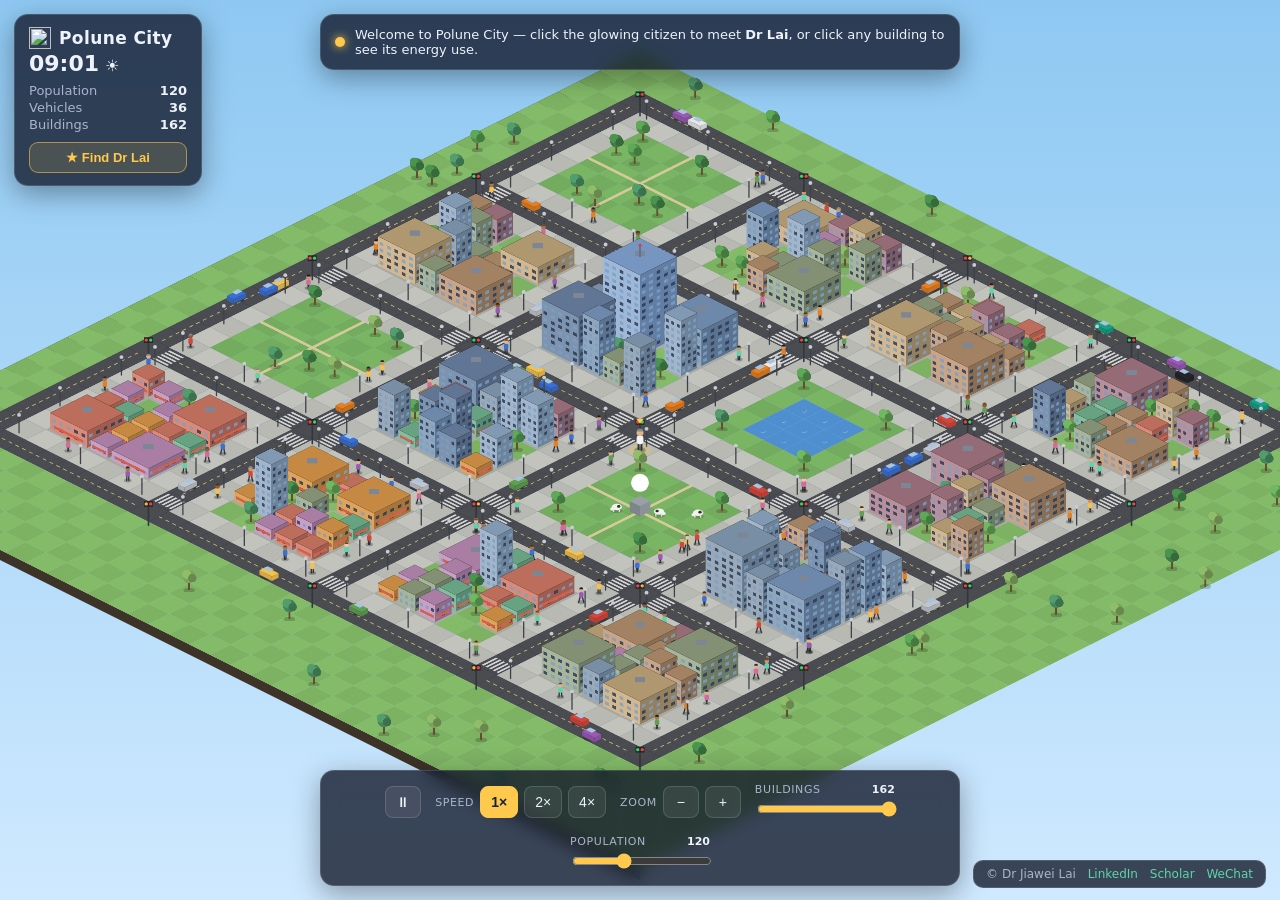
==== commit 636a6b2f: "Add clickable charts for cars and citizens - Cars record live speed telemetry (0.5 game-min samples," ====
--- a/index.html
+++ b/index.html
@@ -156,7 +156,7 @@
   <h2 id="energyTitle">Building</h2>
   <p class="sub" id="energySub">Electricity demand — last 24 hours</p>
   <canvas id="energyChart" width="640" height="360"></canvas>
-  <p id="energyNow">Now: <b>0</b> kW</p>
+  <p id="energyNow"></p>
 </div>
 
 <div id="profilePopup" class="popup panel" role="dialog" aria-labelledby="profileTitle">
@@ -210,6 +210,10 @@
 const CAR_SPEED = 2.8;
 const SAMPLE_MIN = 10;                        // energy sample every N game minutes
 const HISTORY_LEN = 144;                      // 24h * 6 samples/h
+const CAR_SPD_LEN = 240;                      // speed telemetry ring buffer
+const CAR_SPD_DT = 0.5;                       // sample every 0.5 sim sec (= 0.5 game min)
+const KMH_PER_TILE = 18;                      // 1 tile ≈ 5 m → tiles/s * 18 = km/h
+const STEPS_PER_TILE = 90;                    // pedometer scale (game-time pacing)
 
 const T = { GRASS: 0, ROAD: 1, WALK: 2, LOT: 3, PARK: 4, WATER: 5 };
 
@@ -581,6 +585,10 @@
       const b = cityLots[i];
       b.history[b.histIdx] = energyLoad(b, hour);
       b.histIdx = (b.histIdx + 1) % HISTORY_LEN;
+    }
+    for (const c of citizens) {            // rotate pedometer buckets
+      c.stepIdx = (c.stepIdx + 1) % HISTORY_LEN;
+      c.steps[c.stepIdx] = 0;
     }
     if (openBuilding) drawEnergyChart(openBuilding);
   }
@@ -882,8 +890,17 @@
     hair: pick(jitter, ['#2a2a2e','#4a3220','#6e4a2a','#888','#1a1a1a']),
     phase: jitter() * 7,
     waiting: false, crossing: null,
-    isOwner: !!isOwner
+    isOwner: !!isOwner,
+    steps: new Float32Array(HISTORY_LEN), stepIdx: 0,
+    waitToday: (clockMin % 1440) * 0.03 * (0.5 + jitter())
   };
+  // prefill a plausible walking history (distance in tiles per 10-min bucket)
+  let act = 0.75;
+  for (let i = 0; i < HISTORY_LEN; i++) {
+    act = clamp(act + (jitter() - 0.5) * 0.2, 0.45, 1);
+    c.steps[i] = c.speed * 10 * act;
+  }
+  c.steps[c.stepIdx] = 0;   // current bucket starts empty
   const p = nodePos(startKey);
   c.wx = p.wx; c.wy = p.wy;
   pickNextWalk(c);
@@ -912,12 +929,13 @@
   for (const c of citizens) {
     if (c.waiting) {
       if (pedCanCross(c.crossing.cross, c.crossing.axis)) c.waiting = false;
-      else continue;
+      else { c.waitToday += dt; continue; }
     }
     const a = nodePos(c.from), b = nodePos(c.to);
     const len = Math.abs(b.wx - a.wx) + Math.abs(b.wy - a.wy) || 1;
     c.t += (c.speed * dt) / len;
     c.phase += dt * 9;
+    c.steps[c.stepIdx] += c.speed * dt;   // pedometer (tiles walked this bucket)
     if (c.t >= 1) { c.wx = b.wx; c.wy = b.wy; pickNextWalk(c); }
     else { c.wx = lerp(a.wx, b.wx, c.t); c.wy = lerp(a.wy, b.wy, c.t); }
   }
@@ -932,6 +950,7 @@
   const carTarget = clamp(Math.round(n * 0.3), 8, 80);
   while (cars.length < carTarget) spawnCar();
   while (cars.length > carTarget) cars.pop();
+  if ((openCar && !cars.includes(openCar)) || (openCitizen && !citizens.includes(openCitizen))) closePopups();
 }
 
 // --- cars ---
@@ -956,7 +975,8 @@
       color: pick(jitter, CAR_COLORS),
       vertical, line, s, dir,
       lat: 0.22 * (jitter() < 0.5 ? 1 : -1),
-      speed: 0, maxSpeed: CAR_SPEED * (0.8 + jitter() * 0.4)
+      speed: 0, maxSpeed: CAR_SPEED * (0.8 + jitter() * 0.4),
+      spd: new Float32Array(CAR_SPD_LEN), spdIdx: 0, spdCount: 0
     });
     const c = cars[cars.length - 1];
     const lo = laneOffset(c.dir);
@@ -1204,8 +1224,11 @@
 }
 function handleClick(sx, sy) {
   const hit = agentAt(sx, sy);
-  if (hit && hit.kind === 'citizen' && hit.c.isOwner) { openProfile(); return; }
-  if (hit) return;   // ordinary agents: tooltip only
+  if (hit && hit.kind === 'citizen') {
+    if (hit.c.isOwner) openProfile(); else openCitizenPopup(hit.c);
+    return;
+  }
+  if (hit && hit.kind === 'car') { openCarPopup(hit.c); return; }
   const b = buildingAt(sx, sy);
   if (b) { openEnergy(b); return; }
   closePopups();
@@ -1505,11 +1528,11 @@
    ================================================================ */
 const energyPopup = document.getElementById('energyPopup');
 const profilePopup = document.getElementById('profilePopup');
-let openBuilding = null;
+let openBuilding = null, openCar = null, openCitizen = null;
 function closePopups() {
   energyPopup.classList.remove('open');
   profilePopup.classList.remove('open');
-  openBuilding = null;
+  openBuilding = openCar = openCitizen = null;
 }
 function openProfile() {
   closePopups();
@@ -1527,19 +1550,36 @@
   energyPopup.querySelector('.close').focus();
   drawEnergyChart(b);
 }
-function drawEnergyChart(b) {
+function openCarPopup(c) {
+  closePopups();
+  openCar = c;
+  document.getElementById('energyTitle').textContent = c.name;
+  document.getElementById('energySub').textContent = 'Vehicle telemetry — speed, last 2 h';
+  energyPopup.classList.add('open');
+  energyPopup.querySelector('.close').focus();
+  drawCarChart(c);
+}
+function openCitizenPopup(c) {
+  closePopups();
+  openCitizen = c;
+  document.getElementById('energyTitle').textContent = c.name;
+  document.getElementById('energySub').textContent = 'Citizen activity — steps per hour, last 24 h';
+  energyPopup.classList.add('open');
+  energyPopup.querySelector('.close').focus();
+  drawCitizenChart(c);
+}
+// generic series chart: vals oldest->newest (may be shorter than capacity → right-aligned)
+function renderChart(vals, opt) {
   const cv = document.getElementById('energyChart');
   const g = cv.getContext('2d');
   const cw = cv.width, ch = cv.height;
   g.clearRect(0, 0, cw, ch);
+  if (!vals.length) return 0;
   const padL = 56, padR = 16, padT = 14, padB = 34;
   const pw2 = cw - padL - padR, ph2 = ch - padT - padB;
-  // gather ordered samples (oldest -> newest)
-  const vals = [];
-  for (let i = 0; i < HISTORY_LEN; i++) vals.push(b.history[(b.histIdx + i) % HISTORY_LEN]);
-  let vmax = 10;
+  let vmax = opt.yMin || 10;
   for (const v of vals) if (v > vmax) vmax = v;
-  vmax = Math.ceil(vmax / 50) * 50;
+  vmax = Math.ceil(vmax / opt.yStep) * opt.yStep;
   // grid + y labels
   g.strokeStyle = 'rgba(255,255,255,0.12)'; g.lineWidth = 1;
   g.fillStyle = '#aab4cc'; g.font = '20px system-ui, sans-serif'; g.textAlign = 'right';
@@ -1548,33 +1588,82 @@
     g.beginPath(); g.moveTo(padL, y); g.lineTo(cw - padR, y); g.stroke();
     g.fillText(Math.round((vmax * i) / 4), padL - 8, y + 7);
   }
-  // x labels every 4 h
   g.textAlign = 'center';
-  const nowMin = clockMin;
-  for (let kk = 0; kk <= 6; kk++) {
-    const sampleIdx = Math.min(kk * 24, HISTORY_LEN - 1);
-    const x = padL + (pw2 * sampleIdx) / (HISTORY_LEN - 1);
-    const m = nowMin - (HISTORY_LEN - 1 - sampleIdx) * SAMPLE_MIN;
-    const hh2 = Math.floor((((m % 1440) + 1440) % 1440) / 60);
-    g.fillText(String(hh2).padStart(2, '0') + ':00', x, ch - 10);
+  for (const t of opt.xTicks) g.fillText(t.label, padL + pw2 * t.frac, ch - 10);
+  const cap = opt.capacity || vals.length;
+  const X = i => padL + pw2 * ((cap - vals.length + i) / Math.max(1, cap - 1));
+  const Y = v => padT + ph2 - (ph2 * v) / vmax;
+  // stopped-at-light band along the baseline
+  if (opt.stops) {
+    g.fillStyle = 'rgba(232,69,69,0.85)';
+    const sw2 = pw2 / Math.max(1, cap - 1);
+    for (let i = 0; i < vals.length; i++) {
+      if (opt.stops[i]) g.fillRect(X(i) - sw2 / 2 - 0.5, padT + ph2 - 4, sw2 + 1, 4);
+    }
   }
   // area + line
   g.beginPath();
-  for (let i = 0; i < vals.length; i++) {
-    const x = padL + (pw2 * i) / (vals.length - 1);
-    const y = padT + ph2 - (ph2 * vals[i]) / vmax;
-    i ? g.lineTo(x, y) : g.moveTo(x, y);
-  }
-  g.strokeStyle = '#ffc94d'; g.lineWidth = 3; g.stroke();
-  g.lineTo(padL + pw2, padT + ph2); g.lineTo(padL, padT + ph2); g.closePath();
-  g.fillStyle = 'rgba(255,201,77,0.16)'; g.fill();
-  // newest dot
+  for (let i = 0; i < vals.length; i++) i ? g.lineTo(X(i), Y(vals[i])) : g.moveTo(X(i), Y(vals[i]));
+  g.strokeStyle = opt.color; g.lineWidth = 3; g.stroke();
+  g.lineTo(X(vals.length - 1), padT + ph2); g.lineTo(X(0), padT + ph2); g.closePath();
+  g.fillStyle = opt.fill; g.fill();
   const lastV = vals[vals.length - 1];
-  g.fillStyle = '#ffc94d';
-  g.beginPath();
-  g.arc(padL + pw2, padT + ph2 - (ph2 * lastV) / vmax, 6, 0, 7);
-  g.fill();
-  document.querySelector('#energyNow b').textContent = Math.round(lastV);
+  g.fillStyle = opt.color;
+  g.beginPath(); g.arc(X(vals.length - 1), Y(lastV), 6, 0, 7); g.fill();
+  return lastV;
+}
+function timeTicks(windowMin, n) {   // n+1 ticks spanning the last windowMin game-minutes
+  const ticks = [];
+  for (let k = 0; k <= n; k++) {
+    const m = clockMin - windowMin * (1 - k / n);
+    const mm = ((m % 1440) + 1440) % 1440;
+    ticks.push({ frac: k / n, label: String(Math.floor(mm / 60)).padStart(2, '0') + ':' + String(Math.floor(mm % 60)).padStart(2, '0') });
+  }
+  return ticks;
+}
+function drawEnergyChart(b) {
+  const vals = [];
+  for (let i = 0; i < HISTORY_LEN; i++) vals.push(b.history[(b.histIdx + i) % HISTORY_LEN]);
+  const lastV = renderChart(vals, {
+    yStep: 50, color: '#ffc94d', fill: 'rgba(255,201,77,0.16)',
+    xTicks: timeTicks((HISTORY_LEN - 1) * SAMPLE_MIN, 6)
+  });
+  document.getElementById('energyNow').innerHTML = 'Now: <b>' + Math.round(lastV) + '</b> kW';
+}
+function drawCarChart(c) {
+  const n = c.spdCount;
+  const vals = [], stops = [];
+  for (let i = 0; i < n; i++) {
+    const v = n < CAR_SPD_LEN ? c.spd[i] : c.spd[(c.spdIdx + i) % CAR_SPD_LEN];
+    vals.push(v * KMH_PER_TILE);
+    stops.push(v < 0.05);
+  }
+  if (!vals.length) { vals.push(c.speed * KMH_PER_TILE); stops.push(c.speed < 0.05); }
+  const lastV = renderChart(vals, {
+    yStep: 10, yMin: 20, capacity: CAR_SPD_LEN, stops,
+    color: '#5fd4a8', fill: 'rgba(95,212,168,0.16)',
+    xTicks: timeTicks(CAR_SPD_LEN * CAR_SPD_DT, 4)
+  });
+  let stoppedMin = 0;
+  for (const s of stops) if (s) stoppedMin += CAR_SPD_DT;
+  const windowMin = Math.max(1, Math.round(vals.length * CAR_SPD_DT));
+  document.getElementById('energyNow').innerHTML =
+    'Now: <b>' + Math.round(lastV) + '</b> km/h · stopped at lights ' + Math.round(stoppedMin) + ' of last ' + windowMin + ' min';
+}
+function drawCitizenChart(c) {
+  const rate = STEPS_PER_TILE * (60 / SAMPLE_MIN);   // bucket distance → steps per hour
+  const vals = [];
+  for (let k = 1; k < HISTORY_LEN; k++) vals.push(c.steps[(c.stepIdx + k) % HISTORY_LEN] * rate);
+  const frac = clamp((clockMin - lastSampleMin) / SAMPLE_MIN, 0.15, 1);
+  vals.push(c.steps[c.stepIdx] / frac * rate);       // current bucket, scaled to full rate
+  const lastV = renderChart(vals, {
+    yStep: 1000, yMin: 2000, color: '#7aa7ff', fill: 'rgba(122,167,255,0.16)',
+    xTicks: timeTicks((HISTORY_LEN - 1) * SAMPLE_MIN, 6)
+  });
+  const status = c.waiting ? 'Waiting at a light' : 'Walking';
+  document.getElementById('energyNow').innerHTML =
+    status + ' · <b>' + Math.round(lastV).toLocaleString() + '</b> steps/h · waited ' +
+    Math.round(c.waitToday) + ' min at lights today';
 }
 
 for (const el of document.querySelectorAll('[data-close]')) {
@@ -1629,6 +1718,8 @@
   document.getElementById('clockGlyph').textContent = (hour >= 6.5 && hour < 18.5) ? '☀️' : '🌙';
   document.getElementById('statPop').textContent = citizens.length;
   document.getElementById('statCars').textContent = cars.length;
+  if (openCar) drawCarChart(openCar);          // live telemetry refresh
+  else if (openCitizen) drawCitizenChart(openCitizen);
 }
 
 /* ================================================================
@@ -1637,12 +1728,27 @@
 const STEP = 1 / 60;
 let acc = 0, lastT = 0, nowSec = 0;
 
+let carSampleAcc = 0, curDay = 0;
 function update(dt) {
   simClock += dt;
   clockMin += dt;             // 1 sim second = 1 game minute
   updateCitizens(dt);
   updateCars(dt);
   sampleEnergy(clockMin);
+  carSampleAcc += dt;
+  while (carSampleAcc >= CAR_SPD_DT) {
+    carSampleAcc -= CAR_SPD_DT;
+    for (const c of cars) {
+      c.spd[c.spdIdx] = c.speed;
+      c.spdIdx = (c.spdIdx + 1) % CAR_SPD_LEN;
+      if (c.spdCount < CAR_SPD_LEN) c.spdCount++;
+    }
+  }
+  const day = Math.floor(clockMin / 1440);
+  if (day !== curDay) {
+    curDay = day;
+    for (const c of citizens) c.waitToday = 0;
+  }
 }
 
 function frame(tms) {
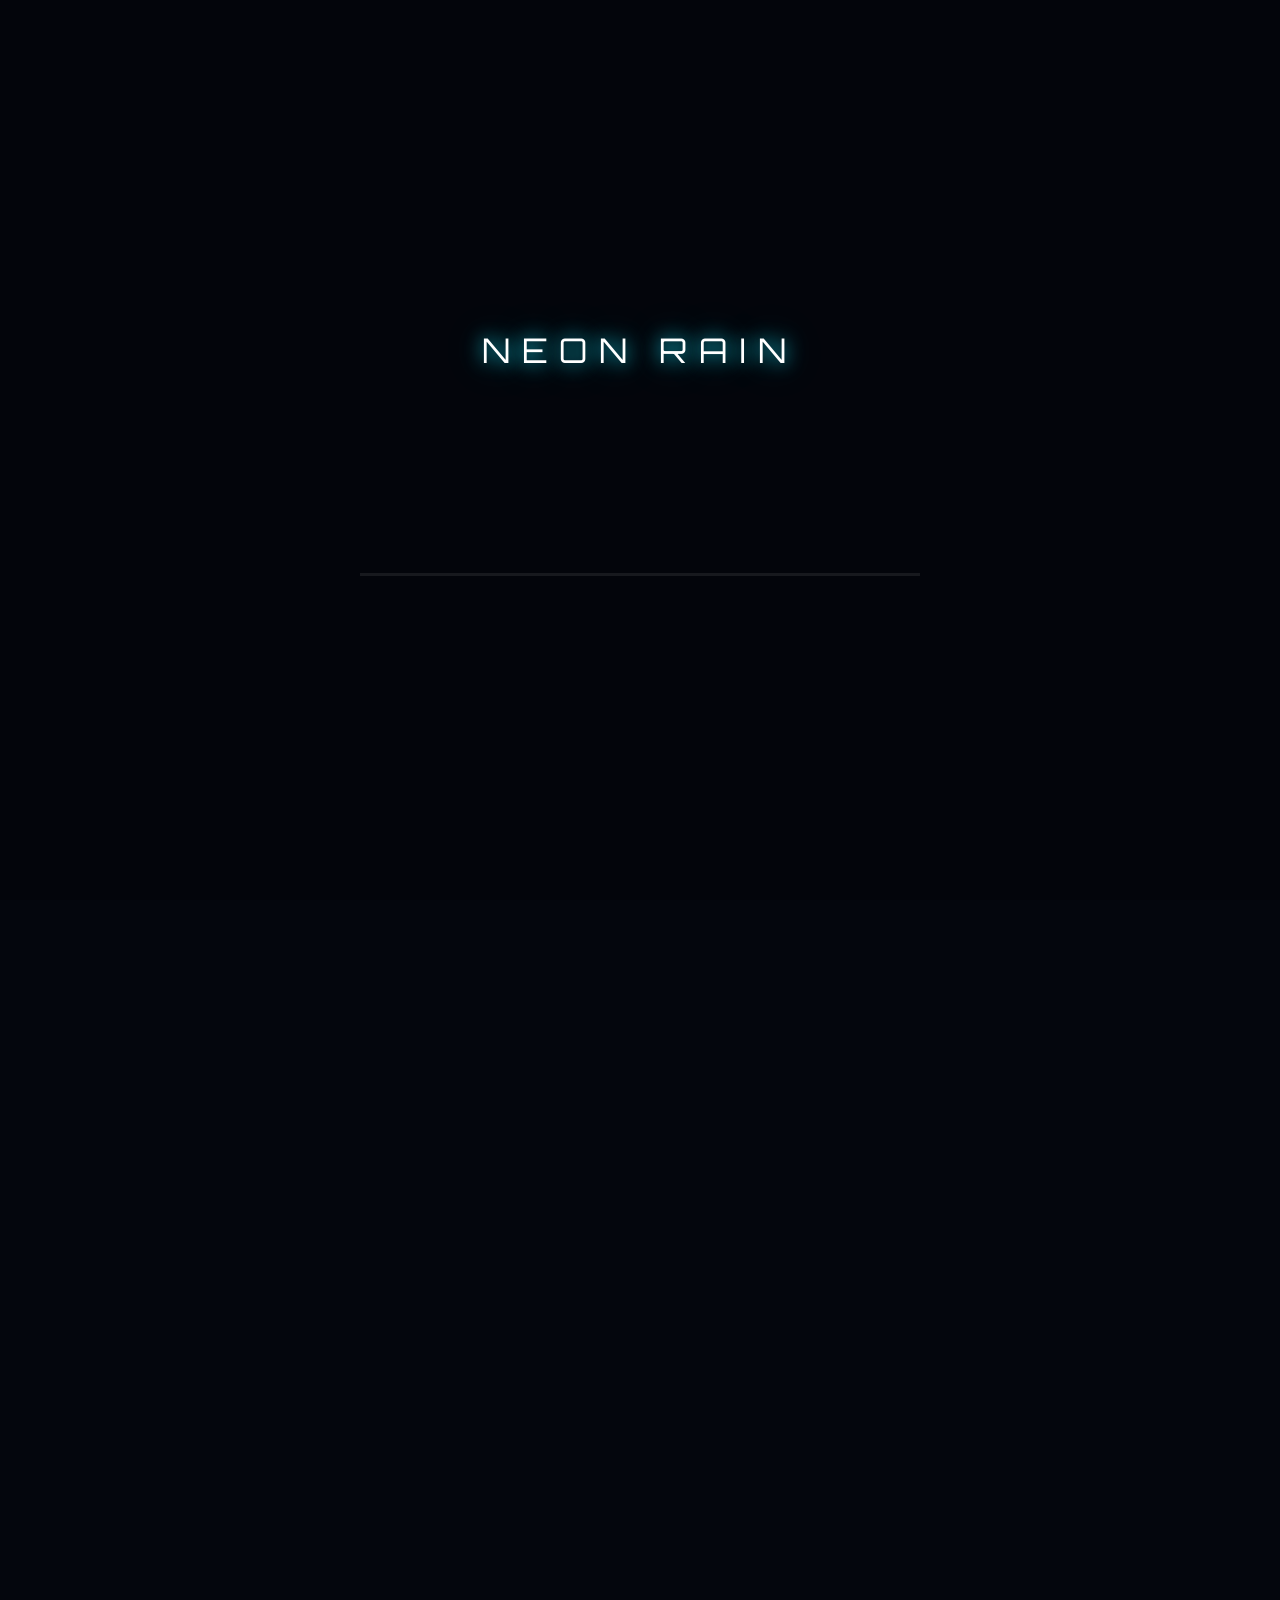
==== commit 2d3e08dd: "master: added" ====
--- a/index.html
+++ b/index.html
@@ -3,1818 +3,172 @@
 <head>
 <meta charset="utf-8">
 <meta name="viewport" content="width=device-width, initial-scale=1">
-<meta name="description" content="Dr Jiawei Lai, scientific simulation engineer working across computational modelling, simulation workflows, and research communication.">
-<title>Dr Jiawei Lai | Scientific Simulation Engineer</title>
+<meta name="description" content="Dr Jiawei Lai — scientist, engineer and historian in Cambridge, UK. Senior Applications Engineer at CMCL, CEng MIMechE. A rainy neon city rendered live in three.js.">
+<meta name="theme-color" content="#04060d">
+<meta property="og:title" content="Dr Jiawei Lai — Neon Rain">
+<meta property="og:description" content="Scientist · Engineer · Historian. A cyberpunk city in the rain, rendered live in your browser.">
+<meta property="og:image" content="images/dp.jpg">
+<title>Dr Jiawei Lai | Scientist · Engineer · Historian</title>
 <link rel="icon" href="images/cow-face-apple.png" type="image/png">
-<style>
-  :root{
-    --glass: rgba(16, 22, 40, 0.78);
-    --glass-border: rgba(255,255,255,0.14);
-    --text: #eef2fa;
-    --text-dim: #aab4cc;
-    --accent: #ffc94d;
-    --accent2: #5fd4a8;
-  }
-  *{ box-sizing: border-box; }
-  html, body{ margin:0; padding:0; height:100%; overflow:hidden;
-    font-family: "Segoe UI", "Noto Sans", system-ui, -apple-system, sans-serif;
-    background:#0b1026; color:var(--text); }
-  #city{ position:fixed; inset:0; width:100%; height:100%; display:block;
-    touch-action:none; cursor:grab; }
-  #city.dragging{ cursor:grabbing; }
-  #city.pointing{ cursor:pointer; }
-
-  .panel{
-    position:fixed; background:var(--glass); border:1px solid var(--glass-border);
-    border-radius:14px; backdrop-filter: blur(8px); -webkit-backdrop-filter: blur(8px);
-    box-shadow: 0 8px 28px rgba(0,0,0,0.35); padding:12px 14px; z-index:10;
-  }
-
-  /* HUD */
-  #hud{ top:14px; left:14px; min-width:188px; }
-  #hud h1{ margin:0 0 2px; font-size:17px; letter-spacing:0.4px; display:flex; align-items:center; gap:8px; }
-  #hud h1 img{ width:22px; height:22px; }
-  #hud .clock{ font-size:22px; font-variant-numeric:tabular-nums; font-weight:700; margin:2px 0 6px; }
-  #hud .clock .glyph{ font-size:16px; margin-left:6px; }
-  #hud .stat{ display:flex; justify-content:space-between; gap:18px; font-size:13px;
-    color:var(--text-dim); padding:1px 0; }
-  #hud .stat b{ color:var(--text); font-variant-numeric:tabular-nums; }
-  #findLai{ margin-top:9px; width:100%; border:1px solid rgba(255,201,77,0.55);
-    background:rgba(255,201,77,0.14); color:var(--accent); font-weight:700; font-size:13px;
-    border-radius:9px; padding:7px 10px; cursor:pointer; }
-  #findLai:hover{ background:rgba(255,201,77,0.28); }
-
-  /* Control panel */
-  #controls{ bottom:14px; left:50%; transform:translateX(-50%);
-    display:flex; align-items:center; gap:14px; flex-wrap:wrap; justify-content:center; max-width:96vw; }
-  .ctl-group{ display:flex; align-items:center; gap:6px; }
-  .ctl-label{ font-size:11px; text-transform:uppercase; letter-spacing:0.6px; color:var(--text-dim); }
-  button.ctl{ border:1px solid var(--glass-border); background:rgba(255,255,255,0.07);
-    color:var(--text); border-radius:8px; min-width:36px; height:32px; padding:0 10px;
-    font-size:14px; cursor:pointer; }
-  button.ctl:hover{ background:rgba(255,255,255,0.16); }
-  button.ctl.active{ background:var(--accent); color:#19203a; border-color:var(--accent); font-weight:700; }
-  .slider-group{ display:flex; flex-direction:column; gap:1px; min-width:140px; }
-  .slider-group .row{ display:flex; justify-content:space-between; font-size:11px; color:var(--text-dim); }
-  .slider-group .row b{ color:var(--text); }
-  input[type=range]{ width:100%; accent-color:var(--accent); height:20px; cursor:pointer; }
-
-  /* Popups */
-  .popup{ top:80px; right:16px; width:340px; max-width:calc(100vw - 24px); z-index:20; display:none; }
-  .popup.open{ display:block; }
-  .popup .close{ position:absolute; top:8px; right:10px; border:none; background:none;
-    color:var(--text-dim); font-size:20px; cursor:pointer; line-height:1; padding:4px; }
-  .popup .close:hover{ color:var(--text); }
-  .popup h2{ margin:0 36px 2px 0; font-size:17px; }
-  .popup .sub{ margin:0 0 10px; font-size:12.5px; color:var(--text-dim); }
-  #energyChart{ width:100%; height:180px; display:block; border-radius:8px; background:rgba(8,12,28,0.6); }
-  #energyNow{ margin:8px 0 0; font-size:14px; }
-  #energyNow b{ color:var(--accent); font-size:18px; font-variant-numeric:tabular-nums; }
-
-  #profilePopup{ text-align:center; }
-  #profilePopup img.portrait{ width:104px; height:104px; border-radius:50%; object-fit:cover;
-    border:3px solid var(--accent); margin:6px auto 10px; display:block;
-    box-shadow:0 0 24px rgba(255,201,77,0.35); }
-  #profilePopup h2{ margin:0; font-size:20px; }
-  #profilePopup .role{ color:var(--accent2); font-weight:600; font-size:13.5px; margin:3px 0 8px; }
-  #profilePopup .tagline{ font-style:italic; color:var(--accent); font-size:13px; margin:0 0 10px; }
-  #profilePopup p.bio{ font-size:13.5px; line-height:1.55; color:var(--text-dim); margin:0 0 8px; text-align:left; }
-
-  /* tooltip */
-  #tooltip{ position:fixed; pointer-events:none; z-index:30; display:none;
-    background:rgba(10,14,30,0.92); border:1px solid var(--glass-border); color:var(--text);
-    font-size:12px; padding:4px 9px; border-radius:7px; white-space:nowrap; }
-
-  /* toast hint */
-  #toast{ top:14px; left:50%; transform:translateX(-50%); font-size:13px; color:var(--text);
-    display:flex; gap:10px; align-items:center; transition:opacity 0.8s; max-width:92vw; }
-  #toast.hide{ opacity:0; pointer-events:none; }
-  #toast .dot{ width:10px; height:10px; border-radius:50%; background:var(--accent);
-    box-shadow:0 0 10px var(--accent); flex:none; }
-
-  /* footer */
-  #footer{ position:fixed; bottom:12px; right:14px; z-index:10; font-size:12px;
-    color:var(--text-dim); background:var(--glass); border:1px solid var(--glass-border);
-    border-radius:10px; padding:6px 12px; backdrop-filter:blur(8px); }
-  #footer a{ color:var(--accent2); text-decoration:none; margin-left:8px; }
-  #footer a:hover{ text-decoration:underline; }
-
-  noscript .panel{ position:fixed; top:50%; left:50%; transform:translate(-50%,-50%); max-width:420px; }
-
-  @media (max-width: 760px){
-    #hud{ min-width:150px; padding:10px 12px; }
-    #hud .clock{ font-size:18px; }
-    #controls{ bottom:10px; gap:8px; padding:10px; }
-    .slider-group{ min-width:116px; }
-    #footer{ bottom:auto; top:14px; right:14px; padding:5px 9px; }
-    #footer .copy{ display:none; }
-    #footer a{ margin-left:6px; }
-    .popup{ top:auto; bottom:96px; right:12px; left:12px; width:auto; }
-    #toast{ top:205px; bottom:auto; left:12px; right:12px; transform:none; font-size:12px; }
-  }
-</style>
+<link rel="preconnect" href="https://fonts.googleapis.com">
+<link rel="preconnect" href="https://fonts.gstatic.com" crossorigin>
+<link href="https://fonts.googleapis.com/css2?family=Orbitron:wght@500;700;900&family=Rajdhani:wght@400;500;600&family=Share+Tech+Mono&family=Noto+Sans+SC:wght@500;700&display=swap" rel="stylesheet">
+<link rel="stylesheet" href="css/style.css">
+<script type="importmap">
+{ "imports": { "three": "https://cdn.jsdelivr.net/npm/three@0.170.0/build/three.module.js", "three/addons/": "https://cdn.jsdelivr.net/npm/three@0.170.0/examples/jsm/" } }
+</script>
 </head>
 <body>
-<canvas id="city" aria-label="Interactive isometric city simulation — click the highlighted citizen to meet Dr Jiawei Lai"></canvas>
 
-<div id="hud" class="panel">
-  <h1><img src="images/cow-face-apple.png" alt="">Polune City</h1>
-  <div class="clock"><span id="clockText">09:00</span><span class="glyph" id="clockGlyph">☀️</span></div>
-  <div class="stat"><span>Population</span><b id="statPop">0</b></div>
-  <div class="stat"><span>Vehicles</span><b id="statCars">0</b></div>
-  <div class="stat"><span>Buildings</span><b id="statBldg">0</b></div>
-  <button id="findLai">★ Find Dr Lai</button>
+<canvas id="scene" aria-hidden="true"></canvas>
+<div class="flash" id="flash"></div>
+
+<!-- boot screen -->
+<div id="loader" role="status" aria-live="polite">
+  <div class="logo">NEON RAIN</div>
+  <div class="term" id="term"></div>
+  <div class="bar"><i id="bar"></i></div>
+  <button id="enter" type="button">ENTER CITY ▶</button>
 </div>
 
-<div id="controls" class="panel" role="group" aria-label="Simulation controls">
-  <div class="ctl-group">
-    <button class="ctl" id="btnPause" title="Pause / resume" aria-label="Pause or resume">⏸</button>
-  </div>
-  <div class="ctl-group" id="speedBtns">
-    <span class="ctl-label">Speed</span>
-    <button class="ctl active" data-speed="1">1×</button>
-    <button class="ctl" data-speed="2">2×</button>
-    <button class="ctl" data-speed="4">4×</button>
-  </div>
-  <div class="ctl-group">
-    <span class="ctl-label">Zoom</span>
-    <button class="ctl" id="btnZoomOut" aria-label="Zoom out">−</button>
-    <button class="ctl" id="btnZoomIn" aria-label="Zoom in">+</button>
-  </div>
-  <div class="slider-group">
-    <div class="row"><span class="ctl-label">Buildings</span><b id="bldgVal">0</b></div>
-    <input type="range" id="bldgSlider" min="10" max="80" step="1" aria-label="Number of buildings">
-  </div>
-  <div class="slider-group">
-    <div class="row"><span class="ctl-label">Population</span><b id="popVal">120</b></div>
-    <input type="range" id="popSlider" min="20" max="300" step="5" value="120" aria-label="Population">
-  </div>
+<!-- HUD -->
+<i class="corner tl"></i><i class="corner tr"></i><i class="corner bl"></i><i class="corner br"></i>
+<header id="top" class="hud">
+  <a id="brand" href="#hero"><span class="mark">JL</span><span class="name">JIAWEI LAI</span><span class="zh">赖嘉伟</span></a>
+  <nav id="nav" aria-label="Sections">
+    <a href="#hero" data-sec="hero">00 / HOME</a>
+    <a href="#about" data-sec="about">01 / IDENTITY</a>
+    <a href="#work" data-sec="work">02 / WORK</a>
+    <a href="#scenarios" data-sec="scenarios">03 / SCENARIOS</a>
+    <a href="#contact" data-sec="contact">04 / UPLINK</a>
+    <button class="tog" id="sound" type="button" aria-pressed="false" title="Toggle rain audio">♪ SOUND OFF</button>
+    <button class="tog" id="rainTog" type="button" aria-pressed="true" title="Toggle rain">☂ RAIN ON</button>
+  </nav>
+</header>
+<div id="tele" class="hud">
+  <div class="row"><span>SECTOR</span><b id="teleSec">00 / HOME</b></div>
+  <div class="row"><span>LOCAL</span><b id="teleTime">--:--:--</b><span>CAMBRIDGE · 52.2°N</span></div>
+  <div class="row"><span>PRECIP</span><b id="telePrecip">100%</b><span>FPS</span><b id="teleFps">--</b><span>GPU</span><b id="teleTier">--</b></div>
+</div>
+<div id="prog" class="hud"><span id="progTxt">00%</span><div class="track"><i id="progBar"></i></div></div>
+
+<main>
+  <section id="hero" class="panel" data-sec="hero">
+    <div class="card">
+      <p class="eyebrow">// CAMBRIDGE · UK · NIGHT · HEAVY RAIN <span class="zh">雨夜 · 剑桥</span></p>
+      <h1 class="glitch" data-text="JIAWEI LAI">JIAWEI LAI</h1>
+      <div class="zh-name">赖嘉伟 · 博士</div>
+      <p class="tagline"><i>Scientist</i> <span class="sep">◆</span> <i>Engineer</i> <span class="sep">◆</span> <i>Historian</i></p>
+      <p class="lead">Senior Applications Engineer at CMCL. Chartered Engineer, MIMechE. PhD in Engineering (Newcastle), reading History at Cambridge. I turn hard physical and industrial problems into simulation, AI and knowledge-graph systems people can actually use.</p>
+      <div class="btns">
+        <a class="btn" href="#about">EXPLORE ↓</a>
+        <a class="btn alt" href="scenarios/polune-city.html">ENTER POLUNE CITY ▶</a>
+      </div>
+    </div>
+    <div class="hint"><span>SCROLL</span><i></i></div>
+  </section>
+
+  <section id="about" class="panel right" data-sec="about">
+    <div class="card">
+      <p class="eyebrow">01 // IDENTITY MATRIX <span class="zh">三重身份</span></p>
+      <h2>ONE PERSON, THREE LENSES</h2>
+      <p>The same instinct runs through everything I do: take a messy, real system, find its structure, and build a model that other people can test, question and reuse.</p>
+      <div class="grid3">
+        <div class="tile">
+          <div class="num">01</div><h3>SCIENTIST</h3><div class="zh">科学家</div>
+          <p>PhD in Engineering from Newcastle University. Numerical modelling of physical systems, from first principles to validated digital models.</p>
+        </div>
+        <div class="tile">
+          <div class="num">02</div><h3>ENGINEER</h3><div class="zh">工程师</div>
+          <p>Chartered Engineer (CEng), Member of the IMechE. Digital engineering for energy, automotive, chemicals, materials and intelligent infrastructure.</p>
+        </div>
+        <div class="tile">
+          <div class="num">03</div><h3>HISTORIAN</h3><div class="zh">历史学者</div>
+          <p>Reading for a master's in History at the University of Cambridge. The past as a system too: sources, structure, causation, narrative.</p>
+        </div>
+      </div>
+    </div>
+  </section>
+
+  <section id="work" class="panel" data-sec="work">
+    <div class="card">
+      <p class="eyebrow">02 // CURRENT OPERATIONS <span class="zh">工作</span></p>
+      <h2>WHAT I BUILD</h2>
+      <p>At <strong>CMCL (Computational Modelling Cambridge Ltd.)</strong> I develop AI, machine-learning and knowledge-graph technologies that solve concrete industrial problems, and I lead the people and workflows that ship them.</p>
+      <ul class="ops">
+        <li><span class="when">NOW</span><span class="what">Senior Applications Engineer, CMCL<small>AI · ML · knowledge graphs for industry. Staff management, customer support, and the internal workflows for testing, release, documentation and product monitoring.</small></span></li>
+        <li><span class="when">NOW</span><span class="what">MSt History, University of Cambridge<small>Political and long-run history, read with an engineer's eye for systems and evidence.</small></span></li>
+        <li><span class="when">CEng</span><span class="what">Chartered Engineer · MIMechE<small>Institution of Mechanical Engineers.</small></span></li>
+        <li><span class="when">PhD</span><span class="what">Engineering, Newcastle University<small>Computational modelling and simulation of complex physical systems.</small></span></li>
+      </ul>
+      <div class="tags">
+        <span>KNOWLEDGE GRAPHS</span><span>MACHINE LEARNING</span><span>SIMULATION WORKFLOWS</span>
+        <span>DIGITAL TWINS</span><span>PYTHON</span><span>JAVA</span><span>C++</span><span>FORTRAN</span><span>JAVASCRIPT</span>
+        <span>ENERGY</span><span>AUTOMOTIVE</span><span>MATERIALS</span>
+      </div>
+    </div>
+  </section>
+
+  <section id="scenarios" class="panel right" data-sec="scenarios">
+    <div class="card wide">
+      <p class="eyebrow">03 // SCENARIOS <span class="zh">场景</span></p>
+      <h2>WORLDS IN THE BROWSER</h2>
+      <p>Each scenario is a self-contained interactive scene. The city you are standing in is one of them; more will dock here over time.</p>
+      <div class="scen">
+        <a class="sc" href="#hero">
+          <span class="st">ONLINE · YOU ARE HERE</span>
+          <h3>NEON RAIN</h3><div class="zh">霓虹雨夜</div>
+          <p>Procedural cyberpunk city in three.js: reflective wet streets, GPU rain, lightning with real shadows, sky-lane traffic, a holographic billboard and a CRT post-process.</p>
+          <span class="go">↑</span>
+        </a>
+        <a class="sc demo" href="scenarios/polune-city.html">
+          <span class="st">DEMO · ISOMETRIC</span>
+          <h3>POLUNE CITY</h3><div class="zh">波伦城</div>
+          <p>A 2D isometric city simulation with citizens, traffic, a day-night cycle and per-building energy charts. Find Dr Lai in the crowd.</p>
+          <span class="go">▶</span>
+        </a>
+        <div class="sc soon">
+          <span class="st">QUEUED</span>
+          <h3>KNOWLEDGE GRAPH</h3><div class="zh">知识图谱</div>
+          <p>A navigable 3D graph of concepts, papers and projects. In development.</p>
+        </div>
+        <div class="sc soon">
+          <span class="st">QUEUED</span>
+          <h3>TIMELINE OF EMPIRES</h3><div class="zh">历史长河</div>
+          <p>A scrollable history of states and ideas rendered as terrain. In development.</p>
+        </div>
+      </div>
+    </div>
+  </section>
+
+  <section id="contact" class="panel center" data-sec="contact">
+    <div class="card">
+      <p class="eyebrow">04 // ESTABLISH UPLINK <span class="zh">联系</span></p>
+      <h2>SAY HELLO</h2>
+      <p>Simulation, AI for engineering, knowledge graphs, history, guitar, or a video idea. I am always happy to talk.</p>
+      <div class="links">
+        <a href="https://www.linkedin.com/in/jiawei-lai-482ab056/" target="_blank" rel="noopener">LINKEDIN</a>
+        <a href="https://scholar.google.com/citations?hl=en&amp;user=CENF37gAAAAJ" target="_blank" rel="noopener">GOOGLE SCHOLAR</a>
+        <button type="button" id="wechatBtn">WECHAT 微信</button>
+      </div>
+      <p class="foot">© <span id="year">2026</span> DR JIAWEI LAI · CAMBRIDGE, UK · BUILT WITH <a href="https://threejs.org" target="_blank" rel="noopener">THREE.JS</a> · <a href="?q=low">LOW-POWER MODE</a></p>
+    </div>
+  </section>
+</main>
+
+<div id="qr" role="dialog" aria-label="WeChat QR code">
+  <div class="box"><img src="images/Wechat.jpg" alt="WeChat QR code for Dr Jiawei Lai"><span>SCAN WITH WECHAT · 点击关闭</span></div>
 </div>
 
-<div id="energyPopup" class="popup panel" role="dialog" aria-labelledby="energyTitle">
-  <button class="close" data-close aria-label="Close">✕</button>
-  <h2 id="energyTitle">Building</h2>
-  <p class="sub" id="energySub">Electricity demand — last 24 hours</p>
-  <canvas id="energyChart" width="640" height="360"></canvas>
-  <p id="energyNow"></p>
-</div>
-
-<div id="profilePopup" class="popup panel" role="dialog" aria-labelledby="profileTitle">
-  <button class="close" data-close aria-label="Close">✕</button>
-  <img class="portrait" src="images/dp.jpg" alt="Portrait of Dr Jiawei Lai" loading="lazy">
-  <h2 id="profileTitle">Dr Jiawei Lai</h2>
-  <p class="role">Scientific Simulation Engineer</p>
-  <p class="tagline">“Calm tools for complicated questions.”</p>
-  <p class="bio">I build simulation workflows that turn complex physical systems into clear, testable engineering insight.</p>
-  <p class="bio">I work at the intersection of engineering analysis, numerical simulation, and practical research software — making models easier to understand, compare, and communicate, especially when the underlying science is intricate.</p>
-</div>
-
-<div id="toast" class="panel"><span class="dot"></span><span>Welcome to Polune City — click the glowing citizen to meet <b>Dr Lai</b>, or click any building to see its energy use.</span></div>
-
-<div id="tooltip"></div>
-
-<footer id="footer"><span class="copy">© Dr Jiawei Lai</span>
-  <a href="https://www.linkedin.com/in/jiawei-lai-482ab056/">LinkedIn</a>
-  <a href="https://scholar.google.com/citations?hl=en&amp;user=CENF37gAAAAJ">Scholar</a>
-  <a href="images/Wechat.jpg">WeChat</a>
-</footer>
-
 <noscript>
-  <div class="panel">
-    <h2>Dr Jiawei Lai — Scientific Simulation Engineer</h2>
-    <p>I build simulation workflows that turn complex physical systems into clear, testable engineering insight.
-       I work at the intersection of engineering analysis, numerical simulation, and practical research software.</p>
-    <p><em>Calm tools for complicated questions.</em></p>
-    <p><a href="https://www.linkedin.com/in/jiawei-lai-482ab056/">LinkedIn</a> ·
-       <a href="https://scholar.google.com/citations?hl=en&amp;user=CENF37gAAAAJ">Google Scholar</a> ·
-       <a href="images/Wechat.jpg">WeChat QR</a></p>
-    <p>This page is an interactive city simulation and needs JavaScript.</p>
+  <div style="position:fixed;inset:0;z-index:200;background:#04060d;color:#e9f1ff;padding:40px;font-family:system-ui">
+    <h1>Dr Jiawei Lai</h1>
+    <p>Scientist · Engineer · Historian. Senior Applications Engineer at CMCL, Cambridge. CEng MIMechE, PhD Engineering (Newcastle), MSt History (Cambridge).</p>
+    <p><a href="https://www.linkedin.com/in/jiawei-lai-482ab056/">LinkedIn</a> · <a href="https://scholar.google.com/citations?hl=en&amp;user=CENF37gAAAAJ">Google Scholar</a> · <a href="scenarios/polune-city.html">Polune City demo</a></p>
+    <p>This page renders a 3D city with WebGL and needs JavaScript.</p>
   </div>
 </noscript>
 
-<script>
-'use strict';
-/* ================================================================
-   1. CONFIG
-   ================================================================ */
-const TILE_W = 64, TILE_H = 32, HW = 32, HH = 16;
-const GRID = 40;
-const ROADS = [2, 10, 18, 26, 34];
-const SEED = 20260611;
-const FLOOR_H = 10;
-const GROUND_SCALE = 1.5;
-const ZOOM_MIN = 0.4, ZOOM_MAX = 2.5;
-const LIGHT_DUR = [9, 2.5, 9, 2.5];          // NS_G, NS_Y, EW_G, EW_Y (sim seconds)
-const LIGHT_CYCLE = LIGHT_DUR.reduce((a, b) => a + b);
-const CITIZEN_SPEED = 1.0;                    // tiles / sim second
-const CAR_SPEED = 2.8;
-const SAMPLE_MIN = 10;                        // energy sample every N game minutes
-const HISTORY_LEN = 144;                      // 24h * 6 samples/h
-const CAR_SPD_LEN = 240;                      // speed telemetry ring buffer
-const CAR_SPD_DT = 0.5;                       // sample every 0.5 sim sec (= 0.5 game min)
-const KMH_PER_TILE = 18;                      // 1 tile ≈ 5 m → tiles/s * 18 = km/h
-const STEPS_PER_TILE = 90;                    // pedometer scale (game-time pacing)
-
-const T = { GRASS: 0, ROAD: 1, WALK: 2, LOT: 3, PARK: 4, WATER: 5 };
-
-/* ================================================================
-   2. UTILS
-   ================================================================ */
-function mulberry32(seed) {
-  let a = seed >>> 0;
-  return function () {
-    a |= 0; a = (a + 0x6D2B79F5) | 0;
-    let t = Math.imul(a ^ (a >>> 15), 1 | a);
-    t = (t + Math.imul(t ^ (t >>> 7), 61 | t)) ^ t;
-    return ((t ^ (t >>> 14)) >>> 0) / 4294967296;
-  };
-}
-const rng = mulberry32(SEED);
-const jitter = mulberry32(SEED ^ 0x9e3779b9);   // non-layout randomness (agents, noise)
-const lerp = (a, b, t) => a + (b - a) * t;
-const clamp = (v, lo, hi) => v < lo ? lo : v > hi ? hi : v;
-const pick = (r, arr) => arr[Math.floor(r() * arr.length)];
-function hexToRgb(h) {
-  return [parseInt(h.slice(1, 3), 16), parseInt(h.slice(3, 5), 16), parseInt(h.slice(5, 7), 16)];
-}
-function mixHex(a, b, t) {
-  const A = hexToRgb(a), B = hexToRgb(b);
-  return `rgb(${Math.round(lerp(A[0], B[0], t))},${Math.round(lerp(A[1], B[1], t))},${Math.round(lerp(A[2], B[2], t))})`;
-}
-function shade(hex, f) {  // f<1 darker, f>1 lighter
-  const c = hexToRgb(hex).map(v => clamp(Math.round(v * f), 0, 255));
-  return `rgb(${c[0]},${c[1]},${c[2]})`;
-}
-// piecewise-linear curve over 24h, points = [[hour, value], ...] sorted, wraps
-function pw(points, h) {
-  h = ((h % 24) + 24) % 24;
-  for (let i = 0; i < points.length - 1; i++) {
-    if (h >= points[i][0] && h <= points[i + 1][0]) {
-      const t = (h - points[i][0]) / (points[i + 1][0] - points[i][0]);
-      return lerp(points[i][1], points[i + 1][1], t);
-    }
-  }
-  return points[points.length - 1][1];
-}
-
-/* ================================================================
-   3. ISO MATH
-   ================================================================ */
-const isoX = (wx, wy) => (wx - wy) * HW;
-const isoY = (wx, wy) => (wx + wy) * HH;
-function isoToWorld(ix, iy) {
-  return { wx: (ix / HW + iy / HH) / 2, wy: (iy / HH - ix / HW) / 2 };
-}
-
-/* ================================================================
-   4. DATA
-   ================================================================ */
-const FIRST = ['Wei','Mei','Jun','Hua','Xin','Yan','Ming','Ling','Chen','Bao','Amara','Ben','Clara','Dmitri','Elena','Felix','Grace','Hugo','Iris','James','Kira','Leo','Maya','Noah','Olive','Pavel','Quinn','Rosa','Sam','Tara','Umar','Vera','Walt','Yuki','Zane','Anya','Cody','Dana','Mira','Theo'];
-const LAST = ['Chen','Wang','Zhang','Liu','Lin','Huang','Zhou','Smith','Jones','Brown','Garcia','Miller','Davis','Khan','Patel','Kim','Park','Sato','Tanaka','Novak','Silva','Rossi','Weber','Olsen','Dubois','Moreau','Costa','Haddad','Petrov','Reyes'];
-const CAR_TYPES = ['Sedan','Hatchback','Coupe','Van','Pickup','Mini','Wagon','Taxi'];
-const CAR_COLORS = ['#d4453a','#3a6fd4','#e8e8ea','#23252b','#f2c14e','#5fa052','#9b59b6','#c0c5ce','#e67e22','#16a085'];
-const BLD_PRE = ['Maple','Cedar','Willow','Aspen','Lotus','Harbor','Summit','Granite','Juniper','Magnolia','Quartz','Meridian','Crescent','Orchid','Bamboo','Amber','Cobalt','Sterling','Pearl','Linden'];
-const BLD_SUF = {
-  res: ['Apartments','Residences','Court','Heights','Terrace'],
-  office: ['Tower','Works','Labs','Centre','Exchange'],
-  shop: ['Mart','Market','Café','Books','Bakery','Noodle Bar','Studio']
-};
-const PALETTES = {
-  res:    [['#c9a486','#8a6e54'], ['#b8909a','#7d5b64'], ['#a8b59a','#6f7a62'], ['#d3b78f','#94805f']],
-  office: [['#8fa6bd','#5c7390'], ['#9aa9b8','#66788c'], ['#7e93ad','#52647e'], ['#a3b6c9','#6e8298']],
-  shop:   [['#e0a35c','#a8743a'], ['#d98b7a','#a05c4e'], ['#86bda0','#578a6e'], ['#c9a0c4','#8f6a8b']]
-};
-const OCC = {
-  res:    h => pw([[0,0.25],[5,0.3],[7,0.55],[9,0.35],[12,0.3],[16,0.45],[19,0.9],[22,0.7],[24,0.25]], h),
-  office: h => pw([[0,0.06],[6,0.08],[8,0.7],[12,0.85],[14,0.8],[17,0.7],[19,0.25],[22,0.08],[24,0.06]], h),
-  shop:   h => pw([[0,0.04],[8,0.1],[10,0.65],[13,0.8],[17,0.85],[20,0.5],[21.5,0.08],[24,0.04]], h)
-};
-// day/night palette keyframes: [hour, skyTop, skyBottom, ambientAlpha]
-const SKY_KEYS = [
-  [0,    '#0b1026', '#1a2342', 0.55],
-  [4.5,  '#101736', '#23294e', 0.52],
-  [6,    '#28365e', '#b06a74', 0.34],
-  [7.5,  '#7fb2e5', '#ffd9a0', 0.06],
-  [9,    '#8ec8f2', '#cfe9ff', 0],
-  [16.5, '#84b9e8', '#ffe7b0', 0],
-  [18.5, '#5a6db0', '#ff9e6d', 0.22],
-  [20,   '#1b2547', '#5a4a7a', 0.45],
-  [22,   '#0b1026', '#1a2342', 0.55],
-  [24,   '#0b1026', '#1a2342', 0.55]
-];
-
-/* ================================================================
-   5. CITY GENERATION
-   ================================================================ */
-const grid = new Uint8Array(GRID * GRID);
-const crossV = new Set();   // tile keys where pedestrians cross a vertical road
-const crossH = new Set();
-const tk = (x, y) => y * GRID + x;
-const inGrid = (x, y) => x >= 0 && y >= 0 && x < GRID && y < GRID;
-const gridAt = (x, y) => inGrid(x, y) ? grid[tk(x, y)] : T.GRASS;
-
-const intersections = [];   // {x, y, phaseOffset}
-const interByKey = new Map();
-const blocks = [];
-const cityLots = [];        // all candidate buildings (seeded shuffle order)
-let activeCount = 0;        // buildings slider value
-const lotIndexByTile = new Map();   // tileKey -> index into cityLots (active only)
-const decoTrees = [];       // {wx, wy, variant} permanent trees (parks + outskirts)
-const lotTrees = [];        // per-lot trees shown when the lot is inactive
-const lamps = [];           // {wx, wy}
-let cowPark = null;         // {cx, cy, cows:[{wx,wy,flip}]}
-let pondBlock = null;
-
-function generateCity() {
-  // --- roads ---
-  for (const r of ROADS) {
-    for (let i = ROADS[0]; i <= ROADS[ROADS.length - 1]; i++) {
-      grid[tk(r, i)] = T.ROAD;
-      grid[tk(i, r)] = T.ROAD;
-    }
-  }
-  for (const rx of ROADS) for (const ry of ROADS) {
-    const it = { x: rx, y: ry, phaseOffset: rng() * LIGHT_CYCLE };
-    intersections.push(it);
-    interByKey.set(tk(rx, ry), it);
-  }
-
-  // --- blocks & sidewalks ---
-  const kinds = [];
-  for (let i = 0; i < 16; i++) kinds.push(null);
-  const order = [...Array(16).keys()];
-  for (let i = order.length - 1; i > 0; i--) { const j = Math.floor(rng() * (i + 1)); [order[i], order[j]] = [order[j], order[i]]; }
-  kinds[order[0]] = 'cowPark';
-  kinds[order[1]] = 'pond';
-  kinds[order[2]] = 'park';
-  kinds[order[3]] = 'park';
-  kinds[5] = kinds[5] || 'office';      // a central block hosts the landmark
-  const fill = ['res','res','res','res','res','office','office','shop','shop','shop','res','office'];
-  let fi = 0;
-  for (let i = 0; i < 16; i++) if (!kinds[i]) kinds[i] = fill[(fi++) % fill.length];
-
-  let landmarkPlaced = false;
-  for (let bj = 0; bj < 4; bj++) for (let bi = 0; bi < 4; bi++) {
-    const x0 = ROADS[bi] + 1, x1 = ROADS[bi + 1] - 1;   // 7-tile span
-    const y0 = ROADS[bj] + 1, y1 = ROADS[bj + 1] - 1;
-    const kind = kinds[bj * 4 + bi];
-    blocks.push({ x0, y0, x1, y1, kind });
-    // sidewalk ring
-    for (let x = x0; x <= x1; x++) for (let y = y0; y <= y1; y++) {
-      if (x === x0 || x === x1 || y === y0 || y === y1) grid[tk(x, y)] = T.WALK;
-    }
-    const cx0 = x0 + 1, cy0 = y0 + 1;   // 5x5 interior origin
-
-    if (kind === 'park' || kind === 'pond' || kind === 'cowPark') {
-      for (let x = cx0; x < cx0 + 5; x++) for (let y = cy0; y < cy0 + 5; y++) grid[tk(x, y)] = T.PARK;
-      if (kind === 'pond') {
-        pondBlock = { cx0, cy0 };
-        for (let x = cx0 + 1; x < cx0 + 4; x++) for (let y = cy0 + 1; y < cy0 + 4; y++) grid[tk(x, y)] = T.WATER;
-        for (const [dx, dy] of [[0,0],[4,0],[0,4],[4,4]]) decoTrees.push({ wx: cx0 + dx + 0.5, wy: cy0 + dy + 0.5, variant: Math.floor(rng() * 5) });
-      } else if (kind === 'cowPark') {
-        cowPark = { cx: cx0 + 2.5, cy: cy0 + 2.5, cows: [] };
-        for (let i = 0; i < 3; i++) {
-          cowPark.cows.push({ wx: cx0 + 0.8 + rng() * 3.4, wy: cy0 + 0.8 + rng() * 3.4, flip: rng() < 0.5 });
-        }
-        for (const [dx, dy] of [[0,0],[4,0],[0,4],[4,4]]) decoTrees.push({ wx: cx0 + dx + 0.5, wy: cy0 + dy + 0.5, variant: Math.floor(rng() * 5) });
-      } else {
-        for (let x = cx0; x < cx0 + 5; x++) for (let y = cy0; y < cy0 + 5; y++) {
-          if (rng() < 0.32) decoTrees.push({ wx: x + 0.3 + rng() * 0.4, wy: y + 0.3 + rng() * 0.4, variant: Math.floor(rng() * 5) });
-        }
-      }
-      continue;
-    }
-
-    // --- building block: subdivide 5x5 interior into lots ---
-    const used = new Set();
-    const addLot = (lx, ly, size, type) => {
-      const floors = type === 'office' ? 4 + Math.floor(rng() * 5)
-                   : type === 'shop'   ? 1 + Math.floor(rng() * 2)
-                   : 2 + Math.floor(rng() * 3);
-      const tiles = [];
-      for (let dx = 0; dx < size; dx++) for (let dy = 0; dy < size; dy++) {
-        used.add(tk(lx + dx, ly + dy));
-        tiles.push(tk(lx + dx, ly + dy));
-      }
-      cityLots.push({
-        x: lx, y: ly, size, type, floors,
-        palette: pick(rng, PALETTES[type]),
-        name: pick(rng, BLD_PRE) + ' ' + pick(rng, BLD_SUF[type]),
-        winSeed: Math.floor(rng() * 1e9),
-        tiles,
-        history: new Float32Array(HISTORY_LEN), histIdx: 0,
-        base: 0, peak: 0, noise: 0,
-        spriteDay: null, spriteNight: null, sx: 0, sy: 0, sw: 0, sh: 0, depth: 0
-      });
-    };
-    // landmark: 2x2, 12 floors, centred
-    if (kind === 'office' && !landmarkPlaced) {
-      landmarkPlaced = true;
-      addLot(cx0 + 1, cy0 + 1, 2, 'office');
-      const lm = cityLots[cityLots.length - 1];
-      lm.floors = 12; lm.landmark = true; lm.name = 'The Lai Simulation Tower';
-      lm.palette = ['#9fb8d8', '#647ea3'];
-    }
-    // 2x2 lots at corners
-    for (const [ox, oy] of [[0, 0], [3, 0], [0, 3], [3, 3]]) {
-      const lx = cx0 + ox, ly = cy0 + oy;
-      let free = true;
-      for (let dx = 0; dx < 2; dx++) for (let dy = 0; dy < 2; dy++) if (used.has(tk(lx + dx, ly + dy))) free = false;
-      if (free && rng() < 0.45) addLot(lx, ly, 2, kind);
-    }
-    // 1x1 fill
-    for (let x = cx0; x < cx0 + 5; x++) for (let y = cy0; y < cy0 + 5; y++) {
-      if (used.has(tk(x, y))) continue;
-      if (rng() < 0.72) {
-        const type = rng() < 0.7 ? kind : pick(rng, ['res', 'shop', 'office']);
-        addLot(x, y, 1, type);
-      } else {
-        grid[tk(x, y)] = T.GRASS;
-        if (rng() < 0.5) lotTrees.push({ wx: x + 0.5, wy: y + 0.5, variant: Math.floor(rng() * 5), always: true });
-      }
-    }
-  }
-
-  // mark all lot tiles (active subset applied later)
-  for (const b of cityLots) for (const t of b.tiles) grid[t] = T.LOT;
-
-  // each inactive lot gets a couple of fallback trees (deterministic)
-  for (const b of cityLots) {
-    b.fallbackTrees = [];
-    const n = b.size === 2 ? 3 : 1;
-    for (let i = 0; i < n; i++) {
-      b.fallbackTrees.push({ wx: b.x + 0.3 + rng() * (b.size - 0.6) + 0.3, wy: b.y + 0.3 + rng() * (b.size - 0.6) + 0.3, variant: Math.floor(rng() * 5) });
-    }
-  }
-
-  // --- crosswalks (rows/cols adjacent to intersections, where sidewalk exists on both sides) ---
-  for (const r of ROADS) {            // vertical road x = r
-    for (const q of ROADS) {
-      for (const y of [q - 1, q + 1]) {
-        if (gridAt(r - 1, y) === T.WALK && gridAt(r + 1, y) === T.WALK && gridAt(r, y) === T.ROAD) crossV.add(tk(r, y));
-      }
-    }
-  }
-  for (const q of ROADS) {            // horizontal road y = q
-    for (const r of ROADS) {
-      for (const x of [r - 1, r + 1]) {
-        if (gridAt(x, q - 1) === T.WALK && gridAt(x, q + 1) === T.WALK && gridAt(x, q) === T.ROAD) crossH.add(tk(x, q));
-      }
-    }
-  }
-
-  // --- outskirt trees ---
-  for (let i = 0; i < 120; i++) {
-    const x = rng() * GRID, y = rng() * GRID;
-    if (gridAt(Math.floor(x), Math.floor(y)) === T.GRASS &&
-        (x < ROADS[0] - 0.3 || x > ROADS[4] + 1.3 || y < ROADS[0] - 0.3 || y > ROADS[4] + 1.3)) {
-      decoTrees.push({ wx: x, wy: y, variant: Math.floor(rng() * 5) });
-    }
-  }
-
-  // --- street lamps: along sidewalk rings facing the road ---
-  for (const b of blocks) {
-    for (let x = b.x0; x <= b.x1; x += 3) {
-      lamps.push({ wx: x + 0.5, wy: b.y0 + 0.18 });
-      lamps.push({ wx: x + 0.5, wy: b.y1 + 0.82 });
-    }
-    for (let y = b.y0 + 1; y <= b.y1 - 1; y += 3) {
-      lamps.push({ wx: b.x0 + 0.18, wy: y + 0.5 });
-      lamps.push({ wx: b.x1 + 0.82, wy: y + 0.5 });
-    }
-  }
-
-  // shuffle lots once (seeded) so the slider reveals a stable mixed order
-  for (let i = cityLots.length - 1; i > 0; i--) {
-    const j = Math.floor(rng() * (i + 1));
-    [cityLots[i], cityLots[j]] = [cityLots[j], cityLots[i]];
-  }
-  cityLots.forEach((b, i) => { b.id = i; });
-}
-
-/* ================================================================
-   6. SIDEWALK GRAPH (citizens)
-   ================================================================ */
-const walkAdj = new Map();   // tileKey -> [{key, cross: interOrNull, axis: 'V'|'H'|null}]
-function buildSidewalkGraph() {
-  for (let x = 0; x < GRID; x++) for (let y = 0; y < GRID; y++) {
-    if (grid[tk(x, y)] !== T.WALK) continue;
-    const adj = [];
-    for (const [dx, dy] of [[1, 0], [-1, 0], [0, 1], [0, -1]]) {
-      const nx = x + dx, ny = y + dy;
-      if (gridAt(nx, ny) === T.WALK) adj.push({ key: tk(nx, ny), cross: null, axis: null });
-    }
-    // crosswalk edges: jump 2 tiles across a road
-    for (const [dx, dy, axis] of [[1, 0, 'V'], [-1, 0, 'V'], [0, 1, 'H'], [0, -1, 'H']]) {
-      const rxx = x + dx, ryy = y + dy;             // road tile
-      const ox = x + dx * 2, oy = y + dy * 2;       // opposite sidewalk
-      const rkey = tk(rxx, ryy);
-      if (gridAt(ox, oy) !== T.WALK) continue;
-      if (axis === 'V' && crossV.has(rkey)) {
-        const inter = nearestInter(rxx, ryy);
-        adj.push({ key: tk(ox, oy), cross: inter, axis: 'V' });
-      } else if (axis === 'H' && crossH.has(rkey)) {
-        const inter = nearestInter(rxx, ryy);
-        adj.push({ key: tk(ox, oy), cross: inter, axis: 'H' });
-      }
-    }
-    walkAdj.set(tk(x, y), adj);
-  }
-}
-function nearestInter(x, y) {
-  let best = null, bd = 1e9;
-  for (const it of intersections) {
-    const d = Math.abs(it.x - x) + Math.abs(it.y - y);
-    if (d < bd) { bd = d; best = it; }
-  }
-  return best;
-}
-
-/* ================================================================
-   7. TRAFFIC LIGHTS
-   ================================================================ */
-let simClock = 0;            // sim seconds since load
-function lightPhase(inter) { // returns {phase 0..3, t: time into phase}
-  let u = (simClock + inter.phaseOffset) % LIGHT_CYCLE;
-  for (let p = 0; p < 4; p++) {
-    if (u < LIGHT_DUR[p]) return { phase: p, t: u };
-    u -= LIGHT_DUR[p];
-  }
-  return { phase: 0, t: 0 };
-}
-// can cars on a vertical road (NS axis) go through this intersection?
-function carGo(inter, axisV) {
-  const { phase } = lightPhase(inter);
-  return axisV ? phase === 0 : phase === 2;
-}
-// pedestrian wants to cross a road of given axis ('V' = vertical road, conflicts NS cars)
-function pedCanCross(inter, axis) {
-  const { phase, t } = lightPhase(inter);
-  if (axis === 'V') return phase === 2 && t < LIGHT_DUR[2] - 2.2;
-  return phase === 0 && t < LIGHT_DUR[0] - 2.2;
-}
-
-/* ================================================================
-   8. ENERGY MODEL
-   ================================================================ */
-function initEnergy(b) {
-  const area = b.size * b.size;
-  b.base = 2 + b.floors * 1.4 * area;
-  const coef = b.type === 'office' ? 9 : b.type === 'shop' ? 13 : 5;
-  b.peak = b.floors * coef * area * (b.landmark ? 1.6 : 1);
-}
-function energyLoad(b, hour) {
-  b.noise += (jitter() - 0.5) * 0.05;
-  b.noise = clamp(b.noise, -0.12, 0.12);
-  const hvac = 0.08 * Math.max(0, Math.sin((hour - 6) / 24 * Math.PI * 2)); // mild midday bump
-  return Math.max(0.5, (b.base + b.peak * (OCC[b.type](hour) + hvac)) * (1 + b.noise));
-}
-function prefillHistory(b, nowMin) {
-  for (let i = 0; i < HISTORY_LEN; i++) {
-    const m = nowMin - (HISTORY_LEN - 1 - i) * SAMPLE_MIN;
-    b.history[i] = energyLoad(b, ((m % 1440) + 1440) % 1440 / 60);
-  }
-  b.histIdx = 0; // ring start: history[histIdx] is the OLDEST sample
-}
-let lastSampleMin = 0;
-function sampleEnergy(nowMin) {
-  while (nowMin - lastSampleMin >= SAMPLE_MIN) {
-    lastSampleMin += SAMPLE_MIN;
-    const hour = (lastSampleMin % 1440) / 60;
-    for (let i = 0; i < activeCount; i++) {
-      const b = cityLots[i];
-      b.history[b.histIdx] = energyLoad(b, hour);
-      b.histIdx = (b.histIdx + 1) % HISTORY_LEN;
-    }
-    for (const c of citizens) {            // rotate pedometer buckets
-      c.stepIdx = (c.stepIdx + 1) % HISTORY_LEN;
-      c.steps[c.stepIdx] = 0;
-    }
-    if (openBuilding) drawEnergyChart(openBuilding);
-  }
-}
-
-/* ================================================================
-   9. SPRITES
-   ================================================================ */
-function makeCanvas(w, h) {
-  const c = document.createElement('canvas');
-  c.width = Math.ceil(w); c.height = Math.ceil(h);
-  return c;
-}
-const SPRITE_SS = 2;   // supersample building/tree sprites for crisp zoom-in
-function makeBuildingSprite(b, night) {
-  const s = b.size, m = 0.1;
-  const H = b.floors * FLOOR_H + 6;
-  const w = s * TILE_W + 4, h = s * TILE_H + H + 4;
-  const cv = makeCanvas(w * SPRITE_SS, h * SPRITE_SS);
-  const g = cv.getContext('2d');
-  g.scale(SPRITE_SS, SPRITE_SS);
-  g.translate(w / 2, H + 2);          // origin = world anchor (b.x, b.y) iso point
-  const P = (dx, dy, up) => [ (dx - dy) * HW, (dx + dy) * HH - (up || 0) ];
-  const A = P(m, m), B = P(s - m, m), C = P(s - m, s - m), D = P(m, s - m);
-  const At = P(m, m, H), Bt = P(s - m, m, H), Ct = P(s - m, s - m, H), Dt = P(m, s - m, H);
-  const [wallBase] = [b.palette[0]];
-  const wallL = night ? shade(wallBase, 0.42) : wallBase;                 // D-C face (lower-left)
-  const wallR = night ? shade(b.palette[1], 0.4) : b.palette[1];          // C-B face (lower-right)
-  const roofC = night ? shade(b.palette[1], 0.5) : shade(b.palette[1], 1.18);
-  const quad = (p1, p2, p3, p4, fill) => {
-    g.beginPath(); g.moveTo(p1[0], p1[1]); g.lineTo(p2[0], p2[1]);
-    g.lineTo(p3[0], p3[1]); g.lineTo(p4[0], p4[1]); g.closePath();
-    g.fillStyle = fill; g.fill();
-  };
-  quad(Dt, Ct, C, D, wallL);
-  quad(Ct, Bt, B, C, wallR);
-  quad(At, Bt, Ct, Dt, roofC);
-  // roof edge + small AC unit on 2x2
-  g.strokeStyle = 'rgba(0,0,0,0.25)'; g.lineWidth = 1;
-  g.beginPath(); g.moveTo(At[0], At[1]); g.lineTo(Bt[0], Bt[1]); g.lineTo(Ct[0], Ct[1]); g.lineTo(Dt[0], Dt[1]); g.closePath(); g.stroke();
-  if (s === 2) {
-    const rc = [(At[0] + Ct[0]) / 2, (At[1] + Ct[1]) / 2];
-    quad([rc[0] - 8, rc[1] - 9], [rc[0] + 8, rc[1] - 9], [rc[0] + 8, rc[1] - 1], [rc[0] - 8, rc[1] - 1], night ? '#2c3242' : '#7c8694');
-  }
-  // windows
-  const wr = mulberry32(b.winSeed);
-  const winDay = ['rgba(40,60,90,0.85)', 'rgba(120,160,200,0.8)'];
-  const drawWindows = (pBase1, pBase2) => {  // wall from base corner pBase1 -> pBase2
-    const ex = pBase2[0] - pBase1[0], ey = pBase2[1] - pBase1[1];
-    const cols = s === 2 ? 5 : 3;
-    for (let f = 0; f < b.floors; f++) {
-      const wy = -(f * FLOOR_H) - FLOOR_H * 0.62 - 3;
-      for (let cI = 0; cI < cols; cI++) {
-        const t0 = (cI + 0.25) / cols, t1 = (cI + 0.75) / cols;
-        const lit = wr() < 0.6;
-        let fillS;
-        if (night) fillS = lit ? (wr() < 0.85 ? '#ffd98a' : '#ffeec4') : 'rgba(18,22,34,0.9)';
-        else fillS = winDay[Math.floor(wr() * 2)];
-        const x0 = pBase1[0] + ex * t0, y0 = pBase1[1] + ey * t0;
-        const x1 = pBase1[0] + ex * t1, y1 = pBase1[1] + ey * t1;
-        quad([x0, y0 + wy], [x1, y1 + wy], [x1, y1 + wy + FLOOR_H * 0.5], [x0, y0 + wy + FLOOR_H * 0.5], fillS);
-      }
-    }
-  };
-  drawWindows(D, C);
-  drawWindows(C, B);
-  // shop front: awning + warm band at street level
-  if (b.type === 'shop') {
-    const aw = night ? shade('#d4604a', 0.6) : '#d4604a';
-    const band = (p1, p2) => {
-      const ex = p2[0] - p1[0], ey = p2[1] - p1[1];
-      quad([p1[0] + ex * 0.1, p1[1] + ey * 0.1 - 9], [p1[0] + ex * 0.9, p1[1] + ey * 0.9 - 9],
-           [p1[0] + ex * 0.9, p1[1] + ey * 0.9 - 5], [p1[0] + ex * 0.1, p1[1] + ey * 0.1 - 5], aw);
-    };
-    band(D, C); band(C, B);
-  }
-  // landmark spire
-  if (b.landmark) {
-    const top = [(At[0] + Ct[0]) / 2, (At[1] + Ct[1]) / 2];
-    g.strokeStyle = night ? '#ffd98a' : '#5c7390'; g.lineWidth = 2;
-    g.beginPath(); g.moveTo(top[0], top[1]); g.lineTo(top[0], top[1] - 18); g.stroke();
-    g.fillStyle = night ? '#ff6a6a' : '#d4453a';
-    g.beginPath(); g.arc(top[0], top[1] - 18, 2.5, 0, 7); g.fill();
-  }
-  return cv;
-}
-
-const treeSprites = [];
-function makeTreeSprites() {
-  const canopies = ['#3f7d44', '#4f8f4a', '#5f9c52', '#7aa05a', '#46855c'];
-  for (let v = 0; v < 5; v++) {
-    const w = 36, h = 46;
-    const cv = makeCanvas(w * SPRITE_SS, h * SPRITE_SS);
-    const g = cv.getContext('2d');
-    g.scale(SPRITE_SS, SPRITE_SS);
-    g.fillStyle = 'rgba(0,0,0,0.18)';
-    g.beginPath(); g.ellipse(w / 2, h - 3, 9, 4, 0, 0, 7); g.fill();
-    g.fillStyle = '#6b4a2f';
-    g.fillRect(w / 2 - 1.5, h - 16, 3, 13);
-    const c = canopies[v];
-    g.fillStyle = c;
-    g.beginPath(); g.arc(w / 2, h - 24, 10, 0, 7); g.fill();
-    g.fillStyle = shade(c, 1.18);
-    g.beginPath(); g.arc(w / 2 - 4, h - 28, 7, 0, 7); g.fill();
-    g.fillStyle = shade(c, 0.85);
-    g.beginPath(); g.arc(w / 2 + 5, h - 22, 6.5, 0, 7); g.fill();
-    treeSprites.push(cv);
-  }
-}
-
-/* ================================================================
-   10. GROUND MEGACANVAS
-   ================================================================ */
-let groundCv = null, groundOX = 0, groundOY = 0;
-function renderGround() {
-  const wpx = 2 * GRID * HW + 8, hpx = GRID * 2 * HH + 8;
-  if (!groundCv) groundCv = makeCanvas(wpx * GROUND_SCALE, hpx * GROUND_SCALE);
-  groundOX = GRID * HW + 4; groundOY = 4;
-  const g = groundCv.getContext('2d');
-  g.setTransform(1, 0, 0, 1, 0, 0);
-  g.clearRect(0, 0, groundCv.width, groundCv.height);
-  g.setTransform(GROUND_SCALE, 0, 0, GROUND_SCALE, GROUND_SCALE * groundOX, GROUND_SCALE * groundOY);
-
-  const diamond = (x, y, inset) => {
-    const i = inset || 0;
-    g.beginPath();
-    g.moveTo(isoX(x + i, y + i), isoY(x + i, y + i));
-    g.lineTo(isoX(x + 1 - i, y + i), isoY(x + 1 - i, y + i));
-    g.lineTo(isoX(x + 1 - i, y + 1 - i), isoY(x + 1 - i, y + 1 - i));
-    g.lineTo(isoX(x + i, y + 1 - i), isoY(x + i, y + 1 - i));
-    g.closePath();
-  };
-  const grassNoise = mulberry32(777);
-
-  for (let y = 0; y < GRID; y++) for (let x = 0; x < GRID; x++) {
-    const t = grid[tk(x, y)];
-    const key = tk(x, y);
-    const isActiveLot = t === T.LOT && lotIndexByTile.has(key);
-    if (t === T.GRASS || t === T.PARK || (t === T.LOT && !isActiveLot)) {
-      const base = t === T.PARK ? '#79b563' : '#84bb68';
-      diamond(x, y);
-      g.fillStyle = (x + y) % 2 ? base : shade(base, 0.95);
-      g.fill();
-      if (grassNoise() < 0.4) {
-        g.fillStyle = 'rgba(255,255,255,0.06)';
-        g.fillRect(isoX(x + 0.5, y + 0.5) - 2 + grassNoise() * 8 - 4, isoY(x + 0.5, y + 0.5) + grassNoise() * 6 - 3, 2, 1);
-      }
-    } else if (t === T.WALK) {
-      diamond(x, y);
-      g.fillStyle = (x + y) % 2 ? '#c2c3bd' : '#b8b9b3';
-      g.fill();
-      g.strokeStyle = 'rgba(0,0,0,0.10)'; g.lineWidth = 0.7; g.stroke();
-    } else if (t === T.LOT) {
-      diamond(x, y);
-      g.fillStyle = '#a8a9a3';
-      g.fill();
-    } else if (t === T.WATER) {
-      diamond(x, y);
-      g.fillStyle = '#4f8fd0';
-      g.fill();
-      g.strokeStyle = 'rgba(255,255,255,0.30)'; g.lineWidth = 1;
-      g.beginPath();
-      g.arc(isoX(x + 0.5, y + 0.5), isoY(x + 0.5, y + 0.5), 5, 0.4, 2.2);
-      g.stroke();
-    } else if (t === T.ROAD) {
-      diamond(x, y);
-      g.fillStyle = '#4a4c52';
-      g.fill();
-      const isInter = interByKey.has(key);
-      const onV = ROADS.includes(x), onH = ROADS.includes(y);
-      if (crossV.has(key)) {
-        // zebra for pedestrians walking E-W across the vertical road: stripes along x
-        g.fillStyle = 'rgba(235,235,235,0.85)';
-        for (let i = 0; i < 5; i++) {
-          const fx = x + 0.12 + i * 0.18;
-          g.beginPath();
-          g.moveTo(isoX(fx, y + 0.15), isoY(fx, y + 0.15));
-          g.lineTo(isoX(fx + 0.09, y + 0.15), isoY(fx + 0.09, y + 0.15));
-          g.lineTo(isoX(fx + 0.09, y + 0.85), isoY(fx + 0.09, y + 0.85));
-          g.lineTo(isoX(fx, y + 0.85), isoY(fx, y + 0.85));
-          g.closePath(); g.fill();
-        }
-      } else if (crossH.has(key)) {
-        g.fillStyle = 'rgba(235,235,235,0.85)';
-        for (let i = 0; i < 5; i++) {
-          const fy = y + 0.12 + i * 0.18;
-          g.beginPath();
-          g.moveTo(isoX(x + 0.15, fy), isoY(x + 0.15, fy));
-          g.lineTo(isoX(x + 0.85, fy), isoY(x + 0.85, fy));
-          g.lineTo(isoX(x + 0.85, fy + 0.09), isoY(x + 0.85, fy + 0.09));
-          g.lineTo(isoX(x + 0.15, fy + 0.09), isoY(x + 0.15, fy + 0.09));
-          g.closePath(); g.fill();
-        }
-      } else if (!isInter) {
-        // dashed centreline
-        g.strokeStyle = 'rgba(240,220,130,0.7)'; g.lineWidth = 1.4;
-        g.setLineDash([6, 6]);
-        g.beginPath();
-        if (onV) { g.moveTo(isoX(x + 0.5, y), isoY(x + 0.5, y)); g.lineTo(isoX(x + 0.5, y + 1), isoY(x + 0.5, y + 1)); }
-        else     { g.moveTo(isoX(x, y + 0.5), isoY(x, y + 0.5)); g.lineTo(isoX(x + 1, y + 0.5), isoY(x + 1, y + 0.5)); }
-        g.stroke();
-        g.setLineDash([]);
-      }
-      // kerb edges
-      g.strokeStyle = 'rgba(0,0,0,0.22)'; g.lineWidth = 0.8;
-      diamond(x, y); g.stroke();
-    }
-  }
-  // park paths: simple cross through plain parks
-  g.strokeStyle = 'rgba(222,205,160,0.9)'; g.lineWidth = 4; g.lineCap = 'round';
-  for (const b of blocks) {
-    if (b.kind !== 'park' && b.kind !== 'cowPark') continue;
-    const cx = b.x0 + 3.5, cy = b.y0 + 3.5;
-    g.beginPath();
-    g.moveTo(isoX(b.x0 + 1, cy), isoY(b.x0 + 1, cy));
-    g.lineTo(isoX(b.x1, cy), isoY(b.x1, cy));
-    g.moveTo(isoX(cx, b.y0 + 1), isoY(cx, b.y0 + 1));
-    g.lineTo(isoX(cx, b.y1), isoY(cx, b.y1));
-    g.stroke();
-  }
-}
-
-/* ================================================================
-   11. STATIC PROPS (built / rebuilt when the buildings slider moves)
-   ================================================================ */
-let staticProps = [];
-function setBuildingCount(n) {
-  activeCount = clamp(n, 1, cityLots.length);
-  lotIndexByTile.clear();
-  for (let i = 0; i < activeCount; i++) {
-    const b = cityLots[i];
-    for (const t of b.tiles) lotIndexByTile.set(t, i);
-  }
-  staticProps = [];
-  for (let i = 0; i < cityLots.length; i++) {
-    const b = cityLots[i];
-    if (i < activeCount) {
-      if (!b.spriteDay) {
-        b.spriteDay = makeBuildingSprite(b, false);
-        b.spriteNight = makeBuildingSprite(b, true);
-        const H = b.floors * FLOOR_H + 6;
-        b.sw = b.size * TILE_W + 4; b.sh = b.size * TILE_H + H + 4;
-        b.sx = isoX(b.x, b.y) - b.sw / 2;
-        b.sy = isoY(b.x, b.y) - H - 2;
-        b.depth = b.x + b.size + b.y + b.size - 1;
-      }
-      staticProps.push({ kind: 'bldg', b, depth: b.depth, sx: b.sx, sy: b.sy, sw: b.sw, sh: b.sh });
-    } else {
-      for (const tr of b.fallbackTrees) pushTreeProp(tr);
-    }
-  }
-  for (const tr of decoTrees) pushTreeProp(tr);
-  for (const tr of lotTrees) pushTreeProp(tr);
-  for (const l of lamps) {
-    staticProps.push({ kind: 'lamp', wx: l.wx, wy: l.wy, depth: l.wx + l.wy,
-      sx: isoX(l.wx, l.wy) - 6, sy: isoY(l.wx, l.wy) - 34, sw: 12, sh: 36 });
-  }
-  for (const it of intersections) {
-    const wx = it.x + 1.18, wy = it.y + 1.18;
-    staticProps.push({ kind: 'tlight', it, wx, wy, depth: wx + wy,
-      sx: isoX(wx, wy) - 8, sy: isoY(wx, wy) - 38, sw: 16, sh: 40 });
-  }
-  if (cowPark) {
-    staticProps.push({ kind: 'statue', wx: cowPark.cx, wy: cowPark.cy, depth: cowPark.cx + cowPark.cy,
-      sx: isoX(cowPark.cx, cowPark.cy) - 26, sy: isoY(cowPark.cx, cowPark.cy) - 70, sw: 52, sh: 76 });
-    for (const c of cowPark.cows) {
-      staticProps.push({ kind: 'cow', wx: c.wx, wy: c.wy, flip: c.flip, depth: c.wx + c.wy,
-        sx: isoX(c.wx, c.wy) - 11, sy: isoY(c.wx, c.wy) - 14, sw: 22, sh: 17 });
-    }
-  }
-  staticProps.sort((a, b2) => a.depth - b2.depth);
-  renderGround();
-  document.getElementById('statBldg').textContent = activeCount;
-  document.getElementById('bldgVal').textContent = activeCount;
-}
-function pushTreeProp(tr) {
-  staticProps.push({ kind: 'tree', wx: tr.wx, wy: tr.wy, variant: tr.variant, depth: tr.wx + tr.wy,
-    sx: isoX(tr.wx, tr.wy) - 18, sy: isoY(tr.wx, tr.wy) - 43, sw: 36, sh: 46 });
-}
-
-/* ================================================================
-   12. AGENTS
-   ================================================================ */
-const citizens = [];
-const cars = [];
-let owner = null;
-const walkNodes = [];   // tileKeys of all sidewalk tiles
-function nodePos(key) { return { wx: (key % GRID) + 0.5, wy: Math.floor(key / GRID) + 0.5 }; }
-
-function spawnCitizen(isOwner) {
-  const startKey = walkNodes[Math.floor(jitter() * walkNodes.length)];
-  const c = {
-    name: isOwner ? 'Dr Jiawei Lai' : pick(jitter, FIRST) + ' ' + pick(jitter, LAST),
-    from: startKey, to: startKey, prev: -1, t: 1,
-    wx: 0, wy: 0,
-    speed: CITIZEN_SPEED * (0.8 + jitter() * 0.4),
-    shirt: isOwner ? '#f4f4f4' : pick(jitter, ['#d4453a','#3a6fd4','#f2c14e','#5fa052','#9b59b6','#e67e22','#5fd4a8','#d36a9b']),
-    skin: pick(jitter, ['#f0c8a0','#e0b48c','#c89870','#a87850','#8a5c3c']),
-    hair: pick(jitter, ['#2a2a2e','#4a3220','#6e4a2a','#888','#1a1a1a']),
-    phase: jitter() * 7,
-    waiting: false, crossing: null,
-    isOwner: !!isOwner,
-    steps: new Float32Array(HISTORY_LEN), stepIdx: 0,
-    waitToday: (clockMin % 1440) * 0.03 * (0.5 + jitter())
-  };
-  // prefill a plausible walking history (distance in tiles per 10-min bucket)
-  let act = 0.75;
-  for (let i = 0; i < HISTORY_LEN; i++) {
-    act = clamp(act + (jitter() - 0.5) * 0.2, 0.45, 1);
-    c.steps[i] = c.speed * 10 * act;
-  }
-  c.steps[c.stepIdx] = 0;   // current bucket starts empty
-  const p = nodePos(startKey);
-  c.wx = p.wx; c.wy = p.wy;
-  pickNextWalk(c);
-  citizens.push(c);
-  return c;
-}
-function pickNextWalk(c) {
-  const adj = walkAdj.get(c.to);
-  if (!adj || !adj.length) { c.t = 0; return; }
-  const cameFrom = c.from;          // avoid walking straight back
-  let options = adj.filter(a => a.key !== cameFrom);
-  if (!options.length) options = adj;
-  const choice = options[Math.floor(jitter() * options.length)];
-  c.from = c.to;
-  c.to = choice.key;
-  c.t = 0;
-  if (choice.cross) {
-    c.crossing = choice;
-    c.waiting = !pedCanCross(choice.cross, choice.axis);
-  } else {
-    c.crossing = null;
-    c.waiting = false;
-  }
-}
-function updateCitizens(dt) {
-  for (const c of citizens) {
-    if (c.waiting) {
-      if (pedCanCross(c.crossing.cross, c.crossing.axis)) c.waiting = false;
-      else { c.waitToday += dt; continue; }
-    }
-    const a = nodePos(c.from), b = nodePos(c.to);
-    const len = Math.abs(b.wx - a.wx) + Math.abs(b.wy - a.wy) || 1;
-    c.t += (c.speed * dt) / len;
-    c.phase += dt * 9;
-    c.steps[c.stepIdx] += c.speed * dt;   // pedometer (tiles walked this bucket)
-    if (c.t >= 1) { c.wx = b.wx; c.wy = b.wy; pickNextWalk(c); }
-    else { c.wx = lerp(a.wx, b.wx, c.t); c.wy = lerp(a.wy, b.wy, c.t); }
-  }
-}
-function setPopulation(n) {
-  while (citizens.length < n) spawnCitizen(false);
-  while (citizens.length > n) {
-    const last = citizens[citizens.length - 1];
-    if (last.isOwner) citizens.splice(citizens.length - 2, 1);
-    else citizens.pop();
-  }
-  const carTarget = clamp(Math.round(n * 0.3), 8, 80);
-  while (cars.length < carTarget) spawnCar();
-  while (cars.length > carTarget) cars.pop();
-  if ((openCar && !cars.includes(openCar)) || (openCitizen && !citizens.includes(openCitizen))) closePopups();
-}
-
-// --- cars ---
-const DIRV = [[0, -1], [1, 0], [0, 1], [-1, 0]];   // N E S W in world coords
-function laneOffset(dir) {  // right-hand lateral offset, right = (-dy, dx)
-  const [dx, dy] = DIRV[dir];
-  return { ox: -dy * 0.22, oy: dx * 0.22 };
-}
-function spawnCar() {
-  for (let tries = 0; tries < 30; tries++) {
-    const vertical = jitter() < 0.5;
-    const line = pick(jitter, ROADS);
-    const dir = vertical ? (jitter() < 0.5 ? 0 : 2) : (jitter() < 0.5 ? 1 : 3);
-    const s = ROADS[0] + 0.8 + jitter() * (ROADS[4] - ROADS[0] - 1.6);
-    let ok = true;
-    for (const o of cars) {
-      if (o.vertical === vertical && o.line === line && Math.abs(o.s - s) < 1.0) { ok = false; break; }
-    }
-    if (!ok) continue;
-    cars.push({
-      name: pick(jitter, FIRST) + "'s " + pick(jitter, CAR_TYPES),
-      color: pick(jitter, CAR_COLORS),
-      vertical, line, s, dir,
-      lat: 0.22 * (jitter() < 0.5 ? 1 : -1),
-      speed: 0, maxSpeed: CAR_SPEED * (0.8 + jitter() * 0.4),
-      spd: new Float32Array(CAR_SPD_LEN), spdIdx: 0, spdCount: 0
-    });
-    const c = cars[cars.length - 1];
-    const lo = laneOffset(c.dir);
-    c.lat = c.vertical ? lo.ox : lo.oy;
-    return;
-  }
-}
-function carPos(c) {
-  return c.vertical
-    ? { wx: c.line + 0.5 + c.lat, wy: c.s }
-    : { wx: c.s, wy: c.line + 0.5 + c.lat };
-}
-function updateCars(dt) {
-  // bucket per (vertical, line, dirSign) for following
-  const lanes = new Map();
-  for (const c of cars) {
-    const key = (c.vertical ? 'v' : 'h') + c.line + '_' + c.dir;
-    if (!lanes.has(key)) lanes.set(key, []);
-    lanes.get(key).push(c);
-  }
-  for (const arr of lanes.values()) arr.sort((a, b) => a.s - b.s);
-
-  for (const c of cars) {
-    const [dx, dy] = DIRV[c.dir];
-    const sign = c.vertical ? dy : dx;
-    let target = c.maxSpeed;
-
-    // next intersection ahead on this line
-    let nextQ = null, bestD = 1e9;
-    for (const q of ROADS) {
-      const center = q + 0.5;
-      const d = (center - c.s) * sign;
-      if (d > -0.49 && d < bestD) { bestD = d; nextQ = q; }
-    }
-    if (nextQ !== null) {
-      const interKey = c.vertical ? tk(c.line, nextQ) : tk(nextQ, c.line);
-      const inter = interByKey.get(interKey);
-      const dStop = bestD - 1.8;     // stop before the crosswalk row
-      if (inter && !carGo(inter, c.vertical)) {
-        if (dStop > 0.02 && dStop < 1.8) target = Math.min(target, c.maxSpeed * dStop / 1.8);
-        if (dStop <= 0.02 && dStop > -0.25) target = 0;
-      }
-      // crossed the centre → choose continuation (once per intersection)
-      if (bestD <= 0 && inter && c.lastInter !== interKey) {
-        c.lastInter = interKey;
-        chooseTurn(c, inter);
-      }
-    }
-    // follow the car ahead (lane bucket may not exist yet right after a turn)
-    const key = (c.vertical ? 'v' : 'h') + c.line + '_' + c.dir;
-    const arr = lanes.get(key) || [];
-    let aheadGap = 1e9;
-    for (const o of arr) {
-      if (o === c) continue;
-      const g = (o.s - c.s) * sign;
-      if (g > 0.01 && g < aheadGap) aheadGap = g;
-    }
-    if (aheadGap < 0.55) target = 0;
-    else if (aheadGap < 1.0) target = Math.min(target, c.maxSpeed * (aheadGap - 0.5) / 0.5);
-
-    c.speed += clamp(target - c.speed, -8 * dt, 4 * dt);
-    if (c.speed < 0.01 && target === 0) c.speed = 0;
-    c.s += c.speed * dt * sign;
-
-    // ease lateral offset toward the lane for current dir
-    const lo = laneOffset(c.dir);
-    const latT = c.vertical ? lo.ox : lo.oy;
-    c.lat += (latT - c.lat) * Math.min(1, 5 * dt);
-  }
-}
-function chooseTurn(c, inter) {
-  const opts = [];
-  if (inter.y > ROADS[0]) opts.push(0);
-  if (inter.x < ROADS[4]) opts.push(1);
-  if (inter.y < ROADS[4]) opts.push(2);
-  if (inter.x > ROADS[0]) opts.push(3);
-  const reverse = (c.dir + 2) % 4;
-  let valid = opts.filter(d => d !== reverse);
-  if (!valid.length) valid = [reverse];
-  // weight straight 3x
-  const weighted = [];
-  for (const d of valid) { weighted.push(d); if (d === c.dir) { weighted.push(d, d); } }
-  const nd = weighted[Math.floor(jitter() * weighted.length)];
-  if (nd === c.dir) return;
-  // re-frame onto the new line
-  const newVertical = (nd === 0 || nd === 2);
-  c.dir = nd;
-  if (newVertical !== c.vertical) {
-    c.line = newVertical ? inter.x : inter.y;
-    c.s = (newVertical ? inter.y : inter.x) + 0.5;
-    c.vertical = newVertical;
-  }
-}
-
-/* ================================================================
-   13. DAY / NIGHT
-   ================================================================ */
-let clockMin = 9 * 60;       // game minutes since midnight
-function skyAt(hour) {
-  let i = 0;
-  while (i < SKY_KEYS.length - 2 && hour > SKY_KEYS[i + 1][0]) i++;
-  const a = SKY_KEYS[i], b = SKY_KEYS[i + 1];
-  const t = clamp((hour - a[0]) / (b[0] - a[0] || 1), 0, 1);
-  return { top: mixHex(a[1], b[1], t), bot: mixHex(a[2], b[2], t), amb: lerp(a[3], b[3], t) };
-}
-
-/* ================================================================
-   14. CANVAS / CAMERA / INPUT
-   ================================================================ */
-const canvas = document.getElementById('city');
-const ctx = canvas.getContext('2d');
-let lightCv = null, lightCtx = null;
-let W = 0, Hh = 0, DPR = 1;
-const cam = { x: 0, y: GRID * HH, zoom: 1 };
-let camAnim = null;
-
-function resize() {
-  DPR = Math.min(2, window.devicePixelRatio || 1);
-  W = window.innerWidth; Hh = window.innerHeight;
-  canvas.width = Math.round(W * DPR); canvas.height = Math.round(Hh * DPR);
-  if (!lightCv) { lightCv = document.createElement('canvas'); lightCtx = lightCv.getContext('2d'); }
-  lightCv.width = canvas.width; lightCv.height = canvas.height;
-}
-window.addEventListener('resize', resize);
-
-function screenToIso(sx, sy) {
-  return { ix: (sx - W / 2) / cam.zoom + cam.x, iy: (sy - Hh / 2) / cam.zoom + cam.y };
-}
-function isoToScreen(ix, iy) {
-  return { sx: (ix - cam.x) * cam.zoom + W / 2, sy: (iy - cam.y) * cam.zoom + Hh / 2 };
-}
-function clampCam() {
-  cam.zoom = clamp(cam.zoom, ZOOM_MIN, ZOOM_MAX);
-  cam.x = clamp(cam.x, -GRID * HW, GRID * HW);
-  cam.y = clamp(cam.y, -40, GRID * HH * 2 + 40);
-}
-function zoomAt(sx, sy, factor) {
-  const before = screenToIso(sx, sy);
-  cam.zoom = clamp(cam.zoom * factor, ZOOM_MIN, ZOOM_MAX);
-  const after = screenToIso(sx, sy);
-  cam.x += before.ix - after.ix;
-  cam.y += before.iy - after.iy;
-  clampCam();
-}
-
-// pointer state
-const pointers = new Map();
-let dragStart = null, pinchDist = 0, moved = 0;
-canvas.addEventListener('pointerdown', e => {
-  canvas.setPointerCapture(e.pointerId);
-  pointers.set(e.pointerId, { x: e.clientX, y: e.clientY });
-  moved = 0;
-  camAnim = null;
-  if (pointers.size === 1) {
-    dragStart = { x: e.clientX, y: e.clientY, cx: cam.x, cy: cam.y };
-    canvas.classList.add('dragging');
-  } else if (pointers.size === 2) {
-    const pts = [...pointers.values()];
-    pinchDist = Math.hypot(pts[0].x - pts[1].x, pts[0].y - pts[1].y);
-    dragStart = null;
-  }
-});
-canvas.addEventListener('pointermove', e => {
-  const p = pointers.get(e.pointerId);
-  if (p) {
-    moved += Math.abs(e.clientX - p.x) + Math.abs(e.clientY - p.y);
-    p.x = e.clientX; p.y = e.clientY;
-  }
-  if (pointers.size === 1 && dragStart) {
-    cam.x = dragStart.cx - (e.clientX - dragStart.x) / cam.zoom;
-    cam.y = dragStart.cy - (e.clientY - dragStart.y) / cam.zoom;
-    clampCam();
-  } else if (pointers.size === 2) {
-    const pts = [...pointers.values()];
-    const d = Math.hypot(pts[0].x - pts[1].x, pts[0].y - pts[1].y);
-    const mid = { x: (pts[0].x + pts[1].x) / 2, y: (pts[0].y + pts[1].y) / 2 };
-    if (pinchDist > 0) zoomAt(mid.x, mid.y, d / pinchDist);
-    pinchDist = d;
-  } else if (!pointers.size) {
-    handleHover(e.clientX, e.clientY);
-  }
-});
-function endPointer(e) {
-  pointers.delete(e.pointerId);
-  canvas.classList.remove('dragging');
-  if (pointers.size < 2) pinchDist = 0;
-  if (pointers.size === 1) {
-    const pts = [...pointers.values()];
-    dragStart = { x: pts[0].x, y: pts[0].y, cx: cam.x, cy: cam.y };
-  } else dragStart = null;
-  if (e.type === 'pointerup' && moved < 6) handleClick(e.clientX, e.clientY);
-}
-canvas.addEventListener('pointerup', endPointer);
-canvas.addEventListener('pointercancel', endPointer);
-canvas.addEventListener('wheel', e => {
-  e.preventDefault();
-  zoomAt(e.clientX, e.clientY, Math.exp(-e.deltaY * 0.0012));
-}, { passive: false });
-
-/* ---------- hit testing ---------- */
-function agentAt(sx, sy) {
-  const pt = screenToIso(sx, sy);
-  let best = null, bestD = 1e9;
-  for (const c of citizens) {
-    const ix = isoX(c.wx, c.wy), iy = isoY(c.wx, c.wy);
-    const r = c.isOwner ? 26 : 12;
-    const d = Math.hypot(pt.ix - ix, pt.iy - (iy - 12));
-    if (d < r / Math.min(1, cam.zoom) && d < bestD) { bestD = d; best = { kind: 'citizen', c }; }
-  }
-  for (const c of cars) {
-    const p = carPos(c);
-    const ix = isoX(p.wx, p.wy), iy = isoY(p.wx, p.wy);
-    const d = Math.hypot(pt.ix - ix, pt.iy - (iy - 5));
-    if (d < 14 / Math.min(1, cam.zoom) && d < bestD) { bestD = d; best = { kind: 'car', c }; }
-  }
-  return best;
-}
-function buildingAt(sx, sy) {
-  const pt = screenToIso(sx, sy);
-  let best = null, bd = -1e9;
-  for (let i = 0; i < activeCount; i++) {
-    const b = cityLots[i];
-    if (pt.ix >= b.sx && pt.ix <= b.sx + b.sw && pt.iy >= b.sy && pt.iy <= b.sy + b.sh) {
-      if (b.depth > bd) { bd = b.depth; best = b; }
-    }
-  }
-  return best;
-}
-const tooltip = document.getElementById('tooltip');
-function handleHover(sx, sy) {
-  const hit = agentAt(sx, sy);
-  const b = hit ? null : buildingAt(sx, sy);
-  if (hit || b) {
-    canvas.classList.add('pointing');
-    tooltip.style.display = 'block';
-    tooltip.style.left = (sx + 14) + 'px';
-    tooltip.style.top = (sy + 10) + 'px';
-    tooltip.textContent = hit
-      ? (hit.kind === 'citizen' ? (hit.c.isOwner ? '★ Dr Jiawei Lai — click me!' : hit.c.name) : hit.c.name)
-      : b.name;
-  } else {
-    canvas.classList.remove('pointing');
-    tooltip.style.display = 'none';
-  }
-}
-function handleClick(sx, sy) {
-  const hit = agentAt(sx, sy);
-  if (hit && hit.kind === 'citizen') {
-    if (hit.c.isOwner) openProfile(); else openCitizenPopup(hit.c);
-    return;
-  }
-  if (hit && hit.kind === 'car') { openCarPopup(hit.c); return; }
-  const b = buildingAt(sx, sy);
-  if (b) { openEnergy(b); return; }
-  closePopups();
-}
-
-/* ================================================================
-   15. RENDER
-   ================================================================ */
-const cowImg = new Image();
-cowImg.src = 'images/cow-face-apple.png';
-
-function drawCitizenSprite(c, now) {
-  const ix = isoX(c.wx, c.wy), iy = isoY(c.wx, c.wy);
-  const sc = c.isOwner ? 1.5 : 1;
-  const walking = !c.waiting;
-  const bob = walking ? Math.sin(c.phase) * 1.2 : 0;
-  if (c.isOwner) {
-    // pulsing glow + arrow marker
-    const pulse = 0.5 + 0.5 * Math.sin(now * 4);
-    ctx.fillStyle = `rgba(255,201,77,${0.25 + 0.2 * pulse})`;
-    ctx.beginPath(); ctx.ellipse(ix, iy, 18 + 4 * pulse, 9 + 2 * pulse, 0, 0, 7); ctx.fill();
-    ctx.fillStyle = '#ffc94d';
-    const ay = iy - 46 - 3 * Math.sin(now * 3);
-    ctx.beginPath(); ctx.moveTo(ix, ay + 8); ctx.lineTo(ix - 6, ay); ctx.lineTo(ix + 6, ay); ctx.closePath(); ctx.fill();
-  }
-  ctx.fillStyle = 'rgba(0,0,0,0.25)';
-  ctx.beginPath(); ctx.ellipse(ix, iy, 6 * sc, 3 * sc, 0, 0, 7); ctx.fill();
-  // legs
-  ctx.strokeStyle = '#2c3038'; ctx.lineWidth = 2 * sc; ctx.lineCap = 'round';
-  const lp = walking ? Math.sin(c.phase) * 2.5 : 0;
-  ctx.beginPath();
-  ctx.moveTo(ix - 1.5 * sc, iy - 8 * sc + bob); ctx.lineTo(ix - 1.5 * sc + lp, iy);
-  ctx.moveTo(ix + 1.5 * sc, iy - 8 * sc + bob); ctx.lineTo(ix + 1.5 * sc - lp, iy);
-  ctx.stroke();
-  // body
-  ctx.fillStyle = c.shirt;
-  ctx.beginPath();
-  ctx.roundRect(ix - 3.5 * sc, iy - 15 * sc + bob, 7 * sc, 9 * sc, 2.5 * sc);
-  ctx.fill();
-  // head
-  ctx.fillStyle = c.skin;
-  ctx.beginPath(); ctx.arc(ix, iy - 18 * sc + bob, 3.6 * sc, 0, 7); ctx.fill();
-  ctx.fillStyle = c.hair;
-  ctx.beginPath(); ctx.arc(ix, iy - 19.2 * sc + bob, 3.1 * sc, Math.PI, 2 * Math.PI); ctx.fill();
-}
-
-function drawCarSprite(c, nightBlend) {
-  const p = carPos(c);
-  const ix = isoX(p.wx, p.wy), iy = isoY(p.wx, p.wy);
-  const [dx, dy] = DIRV[c.dir];
-  // iso unit vectors
-  const Lx = (dx - dy) * HW, Ly = (dx + dy) * HH;           // along travel
-  const Wx = (-dy - dx) * HW, Wy = (-dy + dx) * HH;          // lateral (left)
-  const hl = 0.30, hw = 0.16, bh = 7;
-  const cor = [
-    [ix + Lx * hl + Wx * hw, iy + Ly * hl + Wy * hw],
-    [ix + Lx * hl - Wx * hw, iy + Ly * hl - Wy * hw],
-    [ix - Lx * hl - Wx * hw, iy - Ly * hl - Wy * hw],
-    [ix - Lx * hl + Wx * hw, iy - Ly * hl + Wy * hw]
-  ];
-  ctx.fillStyle = 'rgba(0,0,0,0.25)';
-  ctx.beginPath(); ctx.ellipse(ix, iy, 14, 6, 0, 0, 7); ctx.fill();
-  const body = nightBlend > 0.5 ? shade(c.color, 0.65) : c.color;
-  // side faces (draw all, far ones overdrawn) then roof
-  const faces = [[0, 1], [1, 2], [2, 3], [3, 0]]
-    .map(([a, b]) => ({ a: cor[a], b: cor[b], my: (cor[a][1] + cor[b][1]) / 2 }))
-    .sort((f, g2) => f.my - g2.my);
-  for (let i = 0; i < faces.length; i++) {
-    const f = faces[i];
-    ctx.fillStyle = shade(body, i < 2 ? 0.7 : 0.88);
-    ctx.beginPath();
-    ctx.moveTo(f.a[0], f.a[1] - bh); ctx.lineTo(f.b[0], f.b[1] - bh);
-    ctx.lineTo(f.b[0], f.b[1]); ctx.lineTo(f.a[0], f.a[1]);
-    ctx.closePath(); ctx.fill();
-  }
-  ctx.fillStyle = body;
-  ctx.beginPath();
-  ctx.moveTo(cor[0][0], cor[0][1] - bh); ctx.lineTo(cor[1][0], cor[1][1] - bh);
-  ctx.lineTo(cor[2][0], cor[2][1] - bh); ctx.lineTo(cor[3][0], cor[3][1] - bh);
-  ctx.closePath(); ctx.fill();
-  // cabin
-  ctx.fillStyle = nightBlend > 0.5 ? '#3c4456' : '#aac4dd';
-  ctx.beginPath();
-  ctx.moveTo(ix + Lx * 0.12 + Wx * 0.11, iy + Ly * 0.12 + Wy * 0.11 - bh - 4);
-  ctx.lineTo(ix + Lx * 0.12 - Wx * 0.11, iy + Ly * 0.12 - Wy * 0.11 - bh - 4);
-  ctx.lineTo(ix - Lx * 0.18 - Wx * 0.11, iy - Ly * 0.18 - Wy * 0.11 - bh - 4);
-  ctx.lineTo(ix - Lx * 0.18 + Wx * 0.11, iy - Ly * 0.18 + Wy * 0.11 - bh - 4);
-  ctx.closePath(); ctx.fill();
-  if (nightBlend > 0.3) {
-    ctx.fillStyle = '#fff3c4';
-    ctx.beginPath(); ctx.arc(cor[0][0], cor[0][1] - 4, 1.6, 0, 7); ctx.fill();
-    ctx.beginPath(); ctx.arc(cor[1][0], cor[1][1] - 4, 1.6, 0, 7); ctx.fill();
-    ctx.fillStyle = '#ff6a6a';
-    ctx.beginPath(); ctx.arc(cor[2][0], cor[2][1] - 4, 1.3, 0, 7); ctx.fill();
-    ctx.beginPath(); ctx.arc(cor[3][0], cor[3][1] - 4, 1.3, 0, 7); ctx.fill();
-  }
-}
-
-function drawLamp(p, nightBlend) {
-  const ix = isoX(p.wx, p.wy), iy = isoY(p.wx, p.wy);
-  ctx.strokeStyle = '#3c4148'; ctx.lineWidth = 2; ctx.lineCap = 'round';
-  ctx.beginPath(); ctx.moveTo(ix, iy); ctx.lineTo(ix, iy - 26); ctx.stroke();
-  ctx.fillStyle = nightBlend > 0.25 ? '#ffe9a8' : '#c9ccd2';
-  ctx.beginPath(); ctx.arc(ix, iy - 28, 3, 0, 7); ctx.fill();
-}
-function drawTrafficLight(p) {
-  const ix = isoX(p.wx, p.wy), iy = isoY(p.wx, p.wy);
-  const { phase } = lightPhase(p.it);
-  const nsC = phase === 0 ? '#41d05c' : phase === 1 ? '#ffb13d' : '#e84545';
-  const ewC = phase === 2 ? '#41d05c' : phase === 3 ? '#ffb13d' : '#e84545';
-  ctx.strokeStyle = '#33373d'; ctx.lineWidth = 2.5; ctx.lineCap = 'round';
-  ctx.beginPath(); ctx.moveTo(ix, iy); ctx.lineTo(ix, iy - 30); ctx.stroke();
-  ctx.fillStyle = '#23262b';
-  ctx.fillRect(ix - 7, iy - 38, 14, 9);
-  ctx.fillStyle = nsC; ctx.beginPath(); ctx.arc(ix - 3.5, iy - 33.5, 2.6, 0, 7); ctx.fill();
-  ctx.fillStyle = ewC; ctx.beginPath(); ctx.arc(ix + 3.5, iy - 33.5, 2.6, 0, 7); ctx.fill();
-}
-function drawStatue(p, now) {
-  const ix = isoX(p.wx, p.wy), iy = isoY(p.wx, p.wy);
-  // pedestal
-  const ph = 16, pwid = 16;
-  ctx.fillStyle = '#9aa0a8';
-  ctx.beginPath();
-  ctx.moveTo(ix, iy - ph - 8); ctx.lineTo(ix + pwid, iy - ph); ctx.lineTo(ix, iy - ph + 8); ctx.lineTo(ix - pwid, iy - ph);
-  ctx.closePath(); ctx.fill();
-  ctx.fillStyle = '#7e848c';
-  ctx.beginPath();
-  ctx.moveTo(ix - pwid, iy - ph); ctx.lineTo(ix, iy - ph + 8); ctx.lineTo(ix, iy + 8); ctx.lineTo(ix - pwid, iy);
-  ctx.closePath(); ctx.fill();
-  ctx.fillStyle = '#8b9199';
-  ctx.beginPath();
-  ctx.moveTo(ix + pwid, iy - ph); ctx.lineTo(ix, iy - ph + 8); ctx.lineTo(ix, iy + 8); ctx.lineTo(ix + pwid, iy);
-  ctx.closePath(); ctx.fill();
-  // bobbing cow billboard
-  const bob = Math.sin(now * 1.5) * 2.5;
-  if (cowImg.complete && cowImg.naturalWidth) {
-    ctx.drawImage(cowImg, ix - 19, iy - ph - 46 + bob, 38, 38);
-  } else {
-    ctx.fillStyle = '#fff';
-    ctx.beginPath(); ctx.arc(ix, iy - ph - 27 + bob, 14, 0, 7); ctx.fill();
-  }
-}
-function drawCowProp(p) {
-  const ix = isoX(p.wx, p.wy), iy = isoY(p.wx, p.wy);
-  const f = p.flip ? -1 : 1;
-  ctx.fillStyle = 'rgba(0,0,0,0.18)';
-  ctx.beginPath(); ctx.ellipse(ix, iy, 9, 3.5, 0, 0, 7); ctx.fill();
-  ctx.fillStyle = '#f4f2ee';
-  ctx.beginPath(); ctx.ellipse(ix, iy - 6, 8, 5, 0, 0, 7); ctx.fill();
-  ctx.fillStyle = '#2b2b2e';
-  ctx.beginPath(); ctx.ellipse(ix - 3 * f, iy - 7, 2.6, 2, 0, 0, 7); ctx.fill();
-  // head (grazing, lowered)
-  ctx.fillStyle = '#f4f2ee';
-  ctx.beginPath(); ctx.ellipse(ix + 7 * f, iy - 3, 3.4, 2.8, 0, 0, 7); ctx.fill();
-  ctx.strokeStyle = '#e8e4de'; ctx.lineWidth = 2;
-  ctx.beginPath(); ctx.moveTo(ix - 5, iy - 2); ctx.lineTo(ix - 5, iy + 1);
-  ctx.moveTo(ix + 4, iy - 2); ctx.lineTo(ix + 4, iy + 1); ctx.stroke();
-}
-
-let fpsAgents = [];
-function render(now) {
-  const hour = (clockMin % 1440) / 60;
-  const sky = skyAt(hour);
-  const nightBlend = clamp(sky.amb / 0.55, 0, 1);
-
-  ctx.setTransform(DPR, 0, 0, DPR, 0, 0);
-  const grad = ctx.createLinearGradient(0, 0, 0, Hh);
-  grad.addColorStop(0, sky.top); grad.addColorStop(1, sky.bot);
-  ctx.fillStyle = grad;
-  ctx.fillRect(0, 0, W, Hh);
-
-  // world transform
-  ctx.setTransform(DPR * cam.zoom, 0, 0, DPR * cam.zoom,
-    DPR * (W / 2 - cam.x * cam.zoom), DPR * (Hh / 2 - cam.y * cam.zoom));
-
-  // earth extrusion below the island
-  ctx.fillStyle = '#3d3328';
-  ctx.beginPath();
-  ctx.moveTo(isoX(0, GRID), isoY(0, GRID));
-  ctx.lineTo(isoX(GRID, GRID), isoY(GRID, GRID));
-  ctx.lineTo(isoX(GRID, GRID), isoY(GRID, GRID) + 16);
-  ctx.lineTo(isoX(0, GRID) - 0, isoY(0, GRID) + 16);
-  ctx.closePath(); ctx.fill();
-  ctx.fillStyle = '#332b22';
-  ctx.beginPath();
-  ctx.moveTo(isoX(0, GRID), isoY(0, GRID));
-  ctx.lineTo(isoX(0, 0) - 0, isoY(0, 0));
-  ctx.lineTo(isoX(0, 0), isoY(0, 0) + 16);
-  ctx.lineTo(isoX(0, GRID), isoY(0, GRID) + 16);
-  ctx.closePath(); ctx.fill();
-
-  // ground
-  ctx.drawImage(groundCv, -groundOX, -groundOY, groundCv.width / GROUND_SCALE, groundCv.height / GROUND_SCALE);
-
-  // visible viewport in iso coords
-  const vx0 = cam.x - W / (2 * cam.zoom) - 80, vx1 = cam.x + W / (2 * cam.zoom) + 80;
-  const vy0 = cam.y - Hh / (2 * cam.zoom) - 160, vy1 = cam.y + Hh / (2 * cam.zoom) + 80;
-
-  // merge static props + agents, sort, draw
-  fpsAgents.length = 0;
-  for (const sp of staticProps) {
-    if (sp.sx + sp.sw < vx0 || sp.sx > vx1 || sp.sy + sp.sh < vy0 || sp.sy > vy1) continue;
-    fpsAgents.push(sp);
-  }
-  for (const c of citizens) {
-    const ix = isoX(c.wx, c.wy), iy = isoY(c.wx, c.wy);
-    if (ix < vx0 || ix > vx1 || iy < vy0 || iy > vy1) continue;
-    fpsAgents.push({ kind: 'citizen', c, depth: c.wx + c.wy });
-  }
-  for (const c of cars) {
-    const p = carPos(c);
-    const ix = isoX(p.wx, p.wy), iy = isoY(p.wx, p.wy);
-    if (ix < vx0 || ix > vx1 || iy < vy0 || iy > vy1) continue;
-    fpsAgents.push({ kind: 'carA', c, depth: p.wx + p.wy });
-  }
-  fpsAgents.sort((a, b) => a.depth - b.depth);
-
-  for (const d of fpsAgents) {
-    switch (d.kind) {
-      case 'bldg': {
-        const b = d.b;
-        ctx.drawImage(b.spriteDay, b.sx, b.sy, b.sw, b.sh);
-        if (nightBlend > 0.02) {
-          ctx.globalAlpha = nightBlend;
-          ctx.drawImage(b.spriteNight, b.sx, b.sy, b.sw, b.sh);
-          ctx.globalAlpha = 1;
-        }
-        break;
-      }
-      case 'tree':
-        ctx.drawImage(treeSprites[d.variant], d.sx, d.sy, d.sw, d.sh);
-        break;
-      case 'lamp': drawLamp(d, nightBlend); break;
-      case 'tlight': drawTrafficLight(d); break;
-      case 'statue': drawStatue(d, now); break;
-      case 'cow': drawCowProp(d); break;
-      case 'citizen': drawCitizenSprite(d.c, now); break;
-      case 'carA': drawCarSprite(d.c, nightBlend); break;
-    }
-  }
-
-  // ---------- night darkness + lights ----------
-  if (sky.amb > 0.04) {
-    const lg = lightCtx;
-    lg.setTransform(1, 0, 0, 1, 0, 0);
-    lg.clearRect(0, 0, lightCv.width, lightCv.height);
-    lg.fillStyle = `rgba(9,13,40,${sky.amb})`;
-    lg.fillRect(0, 0, lightCv.width, lightCv.height);
-    lg.globalCompositeOperation = 'destination-out';
-    const punch = (ix, iy, r, a) => {
-      const s = isoToScreen(ix, iy);
-      if (s.sx < -r || s.sx > W + r || s.sy < -r || s.sy > Hh + r) return;
-      const rr = r * cam.zoom * DPR;
-      const grd = lg.createRadialGradient(s.sx * DPR, s.sy * DPR, 0, s.sx * DPR, s.sy * DPR, rr);
-      grd.addColorStop(0, `rgba(255,255,255,${a})`);
-      grd.addColorStop(1, 'rgba(255,255,255,0)');
-      lg.fillStyle = grd;
-      lg.fillRect(s.sx * DPR - rr, s.sy * DPR - rr, rr * 2, rr * 2);
-    };
-    for (const l of lamps) punch(isoX(l.wx, l.wy), isoY(l.wx, l.wy) - 26, 55, 0.85);
-    for (const c of cars) {
-      if (c.speed < 0.05) continue;
-      const p = carPos(c);
-      const [dx, dy] = DIRV[c.dir];
-      punch(isoX(p.wx + dx * 0.8, p.wy + dy * 0.8), isoY(p.wx + dx * 0.8, p.wy + dy * 0.8), 42, 0.7);
-    }
-    if (owner) punch(isoX(owner.wx, owner.wy), isoY(owner.wx, owner.wy) - 10, 50, 0.9);
-    for (let i = 0; i < activeCount; i++) {
-      const b = cityLots[i];
-      const occ = OCC[b.type]((clockMin % 1440) / 60);
-      if (occ > 0.25) punch(b.sx + b.sw / 2, b.sy + b.sh * 0.55, b.sw * 0.5, 0.35);
-    }
-    lg.globalCompositeOperation = 'source-over';
-    ctx.setTransform(1, 0, 0, 1, 0, 0);
-    ctx.drawImage(lightCv, 0, 0);
-
-    // warm glow cores
-    ctx.globalCompositeOperation = 'lighter';
-    const warm = (ix, iy, r, a) => {
-      const s = isoToScreen(ix, iy);
-      if (s.sx < -r || s.sx > W + r || s.sy < -r || s.sy > Hh + r) return;
-      const rr = Math.max(2, r * cam.zoom) * DPR;
-      const grd = ctx.createRadialGradient(s.sx * DPR, s.sy * DPR, 0, s.sx * DPR, s.sy * DPR, rr);
-      grd.addColorStop(0, `rgba(255,205,110,${a * nightBlend})`);
-      grd.addColorStop(1, 'rgba(255,205,110,0)');
-      ctx.fillStyle = grd;
-      ctx.fillRect(s.sx * DPR - rr, s.sy * DPR - rr, rr * 2, rr * 2);
-    };
-    for (const l of lamps) warm(isoX(l.wx, l.wy), isoY(l.wx, l.wy) - 27, 18, 0.30);
-    if (owner) warm(isoX(owner.wx, owner.wy), isoY(owner.wx, owner.wy) - 12, 22, 0.25);
-    ctx.globalCompositeOperation = 'source-over';
-  }
-}
-
-/* ================================================================
-   16. UI
-   ================================================================ */
-const energyPopup = document.getElementById('energyPopup');
-const profilePopup = document.getElementById('profilePopup');
-let openBuilding = null, openCar = null, openCitizen = null;
-function closePopups() {
-  energyPopup.classList.remove('open');
-  profilePopup.classList.remove('open');
-  openBuilding = openCar = openCitizen = null;
-}
-function openProfile() {
-  closePopups();
-  profilePopup.classList.add('open');
-  profilePopup.querySelector('.close').focus();
-}
-function openEnergy(b) {
-  closePopups();
-  openBuilding = b;
-  const typeLabel = b.type === 'res' ? 'Residential' : b.type === 'office' ? 'Office' : 'Shop';
-  document.getElementById('energyTitle').textContent = b.name;
-  document.getElementById('energySub').textContent =
-    `${b.landmark ? 'Landmark · ' : ''}${typeLabel} · ${b.floors} floor${b.floors > 1 ? 's' : ''} — electricity, last 24 h`;
-  energyPopup.classList.add('open');
-  energyPopup.querySelector('.close').focus();
-  drawEnergyChart(b);
-}
-function openCarPopup(c) {
-  closePopups();
-  openCar = c;
-  document.getElementById('energyTitle').textContent = c.name;
-  document.getElementById('energySub').textContent = 'Vehicle telemetry — speed, last 2 h';
-  energyPopup.classList.add('open');
-  energyPopup.querySelector('.close').focus();
-  drawCarChart(c);
-}
-function openCitizenPopup(c) {
-  closePopups();
-  openCitizen = c;
-  document.getElementById('energyTitle').textContent = c.name;
-  document.getElementById('energySub').textContent = 'Citizen activity — steps per hour, last 24 h';
-  energyPopup.classList.add('open');
-  energyPopup.querySelector('.close').focus();
-  drawCitizenChart(c);
-}
-// generic series chart: vals oldest->newest (may be shorter than capacity → right-aligned)
-function renderChart(vals, opt) {
-  const cv = document.getElementById('energyChart');
-  const g = cv.getContext('2d');
-  const cw = cv.width, ch = cv.height;
-  g.clearRect(0, 0, cw, ch);
-  if (!vals.length) return 0;
-  const padL = 56, padR = 16, padT = 14, padB = 34;
-  const pw2 = cw - padL - padR, ph2 = ch - padT - padB;
-  let vmax = opt.yMin || 10;
-  for (const v of vals) if (v > vmax) vmax = v;
-  vmax = Math.ceil(vmax / opt.yStep) * opt.yStep;
-  // grid + y labels
-  g.strokeStyle = 'rgba(255,255,255,0.12)'; g.lineWidth = 1;
-  g.fillStyle = '#aab4cc'; g.font = '20px system-ui, sans-serif'; g.textAlign = 'right';
-  for (let i = 0; i <= 4; i++) {
-    const y = padT + ph2 - (ph2 * i) / 4;
-    g.beginPath(); g.moveTo(padL, y); g.lineTo(cw - padR, y); g.stroke();
-    g.fillText(Math.round((vmax * i) / 4), padL - 8, y + 7);
-  }
-  g.textAlign = 'center';
-  for (const t of opt.xTicks) g.fillText(t.label, padL + pw2 * t.frac, ch - 10);
-  const cap = opt.capacity || vals.length;
-  const X = i => padL + pw2 * ((cap - vals.length + i) / Math.max(1, cap - 1));
-  const Y = v => padT + ph2 - (ph2 * v) / vmax;
-  // stopped-at-light band along the baseline
-  if (opt.stops) {
-    g.fillStyle = 'rgba(232,69,69,0.85)';
-    const sw2 = pw2 / Math.max(1, cap - 1);
-    for (let i = 0; i < vals.length; i++) {
-      if (opt.stops[i]) g.fillRect(X(i) - sw2 / 2 - 0.5, padT + ph2 - 4, sw2 + 1, 4);
-    }
-  }
-  // area + line
-  g.beginPath();
-  for (let i = 0; i < vals.length; i++) i ? g.lineTo(X(i), Y(vals[i])) : g.moveTo(X(i), Y(vals[i]));
-  g.strokeStyle = opt.color; g.lineWidth = 3; g.stroke();
-  g.lineTo(X(vals.length - 1), padT + ph2); g.lineTo(X(0), padT + ph2); g.closePath();
-  g.fillStyle = opt.fill; g.fill();
-  const lastV = vals[vals.length - 1];
-  g.fillStyle = opt.color;
-  g.beginPath(); g.arc(X(vals.length - 1), Y(lastV), 6, 0, 7); g.fill();
-  return lastV;
-}
-function timeTicks(windowMin, n) {   // n+1 ticks spanning the last windowMin game-minutes
-  const ticks = [];
-  for (let k = 0; k <= n; k++) {
-    const m = clockMin - windowMin * (1 - k / n);
-    const mm = ((m % 1440) + 1440) % 1440;
-    ticks.push({ frac: k / n, label: String(Math.floor(mm / 60)).padStart(2, '0') + ':' + String(Math.floor(mm % 60)).padStart(2, '0') });
-  }
-  return ticks;
-}
-function drawEnergyChart(b) {
-  const vals = [];
-  for (let i = 0; i < HISTORY_LEN; i++) vals.push(b.history[(b.histIdx + i) % HISTORY_LEN]);
-  const lastV = renderChart(vals, {
-    yStep: 50, color: '#ffc94d', fill: 'rgba(255,201,77,0.16)',
-    xTicks: timeTicks((HISTORY_LEN - 1) * SAMPLE_MIN, 6)
-  });
-  document.getElementById('energyNow').innerHTML = 'Now: <b>' + Math.round(lastV) + '</b> kW';
-}
-function drawCarChart(c) {
-  const n = c.spdCount;
-  const vals = [], stops = [];
-  for (let i = 0; i < n; i++) {
-    const v = n < CAR_SPD_LEN ? c.spd[i] : c.spd[(c.spdIdx + i) % CAR_SPD_LEN];
-    vals.push(v * KMH_PER_TILE);
-    stops.push(v < 0.05);
-  }
-  if (!vals.length) { vals.push(c.speed * KMH_PER_TILE); stops.push(c.speed < 0.05); }
-  const lastV = renderChart(vals, {
-    yStep: 10, yMin: 20, capacity: CAR_SPD_LEN, stops,
-    color: '#5fd4a8', fill: 'rgba(95,212,168,0.16)',
-    xTicks: timeTicks(CAR_SPD_LEN * CAR_SPD_DT, 4)
-  });
-  let stoppedMin = 0;
-  for (const s of stops) if (s) stoppedMin += CAR_SPD_DT;
-  const windowMin = Math.max(1, Math.round(vals.length * CAR_SPD_DT));
-  document.getElementById('energyNow').innerHTML =
-    'Now: <b>' + Math.round(lastV) + '</b> km/h · stopped at lights ' + Math.round(stoppedMin) + ' of last ' + windowMin + ' min';
-}
-function drawCitizenChart(c) {
-  const rate = STEPS_PER_TILE * (60 / SAMPLE_MIN);   // bucket distance → steps per hour
-  const vals = [];
-  for (let k = 1; k < HISTORY_LEN; k++) vals.push(c.steps[(c.stepIdx + k) % HISTORY_LEN] * rate);
-  const frac = clamp((clockMin - lastSampleMin) / SAMPLE_MIN, 0.15, 1);
-  vals.push(c.steps[c.stepIdx] / frac * rate);       // current bucket, scaled to full rate
-  const lastV = renderChart(vals, {
-    yStep: 1000, yMin: 2000, color: '#7aa7ff', fill: 'rgba(122,167,255,0.16)',
-    xTicks: timeTicks((HISTORY_LEN - 1) * SAMPLE_MIN, 6)
-  });
-  const status = c.waiting ? 'Waiting at a light' : 'Walking';
-  document.getElementById('energyNow').innerHTML =
-    status + ' · <b>' + Math.round(lastV).toLocaleString() + '</b> steps/h · waited ' +
-    Math.round(c.waitToday) + ' min at lights today';
-}
-
-for (const el of document.querySelectorAll('[data-close]')) {
-  el.addEventListener('click', closePopups);
-}
-window.addEventListener('keydown', e => { if (e.key === 'Escape') closePopups(); });
-
-// controls
-let paused = false, autoPaused = false, simSpeed = 1;
-const btnPause = document.getElementById('btnPause');
-btnPause.addEventListener('click', () => {
-  paused = !paused;
-  btnPause.textContent = paused ? '▶' : '⏸';
-  btnPause.classList.toggle('active', paused);
-});
-for (const b of document.querySelectorAll('#speedBtns button')) {
-  b.addEventListener('click', () => {
-    simSpeed = +b.dataset.speed;
-    for (const o of document.querySelectorAll('#speedBtns button')) o.classList.toggle('active', o === b);
-  });
-}
-document.getElementById('btnZoomIn').addEventListener('click', () => zoomAt(W / 2, Hh / 2, 1.3));
-document.getElementById('btnZoomOut').addEventListener('click', () => zoomAt(W / 2, Hh / 2, 1 / 1.3));
-document.getElementById('findLai').addEventListener('click', () => {
-  if (!owner) return;
-  camAnim = { tx: isoX(owner.wx, owner.wy), ty: isoY(owner.wx, owner.wy), tz: Math.max(cam.zoom, 1.4) };
-});
-const popSlider = document.getElementById('popSlider');
-popSlider.addEventListener('input', () => {
-  setPopulation(+popSlider.value);
-  document.getElementById('popVal').textContent = popSlider.value;
-});
-const bldgSlider = document.getElementById('bldgSlider');
-let bldgPending = null;
-bldgSlider.addEventListener('input', () => {
-  document.getElementById('bldgVal').textContent = bldgSlider.value;
-  if (bldgPending) cancelAnimationFrame(bldgPending);
-  bldgPending = requestAnimationFrame(() => { setBuildingCount(+bldgSlider.value); bldgPending = null; });
-});
-document.addEventListener('visibilitychange', () => { autoPaused = document.hidden; });
-
-// HUD refresh
-let lastHud = 0;
-function updateHUD(now) {
-  if (now - lastHud < 0.25) return;
-  lastHud = now;
-  const m = Math.floor(clockMin % 1440);
-  const hh2 = String(Math.floor(m / 60)).padStart(2, '0');
-  const mm = String(m % 60).padStart(2, '0');
-  document.getElementById('clockText').textContent = hh2 + ':' + mm;
-  const hour = m / 60;
-  document.getElementById('clockGlyph').textContent = (hour >= 6.5 && hour < 18.5) ? '☀️' : '🌙';
-  document.getElementById('statPop').textContent = citizens.length;
-  document.getElementById('statCars').textContent = cars.length;
-  if (openCar) drawCarChart(openCar);          // live telemetry refresh
-  else if (openCitizen) drawCitizenChart(openCitizen);
-}
-
-/* ================================================================
-   17. MAIN
-   ================================================================ */
-const STEP = 1 / 60;
-let acc = 0, lastT = 0, nowSec = 0;
-
-let carSampleAcc = 0, curDay = 0;
-function update(dt) {
-  simClock += dt;
-  clockMin += dt;             // 1 sim second = 1 game minute
-  updateCitizens(dt);
-  updateCars(dt);
-  sampleEnergy(clockMin);
-  carSampleAcc += dt;
-  while (carSampleAcc >= CAR_SPD_DT) {
-    carSampleAcc -= CAR_SPD_DT;
-    for (const c of cars) {
-      c.spd[c.spdIdx] = c.speed;
-      c.spdIdx = (c.spdIdx + 1) % CAR_SPD_LEN;
-      if (c.spdCount < CAR_SPD_LEN) c.spdCount++;
-    }
-  }
-  const day = Math.floor(clockMin / 1440);
-  if (day !== curDay) {
-    curDay = day;
-    for (const c of citizens) c.waitToday = 0;
-  }
-}
-
-function frame(tms) {
-  requestAnimationFrame(frame);
-  const t = tms / 1000;
-  let realDt = Math.min(0.1, t - lastT || 0.016);
-  lastT = t;
-  nowSec = t;
-  if (!paused && !autoPaused) {
-    acc += realDt * simSpeed;
-    let guard = 0;
-    while (acc >= STEP && guard++ < 16) { update(STEP); acc -= STEP; }
-    if (guard >= 16) acc = 0;
-  }
-  if (camAnim) {
-    cam.x = lerp(cam.x, camAnim.tx, 0.12);
-    cam.y = lerp(cam.y, camAnim.ty, 0.12);
-    cam.zoom = lerp(cam.zoom, camAnim.tz, 0.12);
-    if (Math.abs(cam.x - camAnim.tx) < 1 && Math.abs(cam.y - camAnim.ty) < 1) camAnim = null;
-    clampCam();
-  }
-  render(t);
-  updateHUD(t);
-}
-
-function init() {
-  resize();
-  generateCity();
-  buildSidewalkGraph();
-  for (const [key] of walkAdj) walkNodes.push(key);
-  makeTreeSprites();
-
-  // energy setup
-  for (const b of cityLots) { initEnergy(b); prefillHistory(b, clockMin); }
-  lastSampleMin = clockMin;
-
-  // buildings
-  bldgSlider.max = cityLots.length;
-  bldgSlider.min = Math.min(10, cityLots.length);
-  bldgSlider.value = cityLots.length;
-  setBuildingCount(cityLots.length);
-
-  // agents
-  owner = spawnCitizen(true);
-  // place the owner near the centre of town
-  let bestKey = walkNodes[0], bd = 1e9;
-  for (const key of walkNodes) {
-    const p = nodePos(key);
-    const d = Math.abs(p.wx - GRID / 2) + Math.abs(p.wy - GRID / 2);
-    if (d < bd) { bd = d; bestKey = key; }
-  }
-  owner.from = owner.to = owner.prev = bestKey;
-  const op = nodePos(bestKey);
-  owner.wx = op.wx; owner.wy = op.wy; owner.t = 1;
-  pickNextWalk(owner);
-  setPopulation(+popSlider.value);
-
-  // camera on the owner
-  cam.x = isoX(owner.wx, owner.wy);
-  cam.y = isoY(owner.wx, owner.wy);
-  cam.zoom = clamp(Math.min(W / 2000, 1.0), 0.55, 1.0);
-
-  setTimeout(() => document.getElementById('toast').classList.add('hide'), 9000);
-  requestAnimationFrame(frame);
-}
-init();
-</script>
+<script type="module" src="js/main.js"></script>
 </body>
 </html>
--- a/css/style.css
+++ b/css/style.css
@@ -0,0 +1,213 @@
+:root {
+  --bg: #04060d;
+  --cyan: #19e6ff;
+  --magenta: #ff2bd6;
+  --amber: #ffb347;
+  --violet: #b26bff;
+  --ink: #e9f1ff;
+  --ink-dim: #93a4c4;
+  --glass: rgba(6, 10, 22, 0.55);
+  --glass-strong: rgba(6, 10, 22, 0.78);
+  --line: rgba(25, 230, 255, 0.28);
+  --font-display: "Orbitron", "Noto Sans SC", system-ui, sans-serif;
+  --font-mono: "Share Tech Mono", ui-monospace, "SFMono-Regular", Menlo, monospace;
+  --font-body: "Rajdhani", "Noto Sans SC", "PingFang SC", "Microsoft YaHei", system-ui, sans-serif;
+}
+
+* { box-sizing: border-box; }
+html { scroll-behavior: smooth; }
+html, body { margin: 0; background: var(--bg); color: var(--ink); }
+body {
+  font-family: var(--font-body);
+  font-size: 18px;
+  line-height: 1.55;
+  overflow-x: hidden;
+  -webkit-font-smoothing: antialiased;
+}
+::selection { background: var(--magenta); color: #000; }
+a { color: var(--cyan); text-decoration: none; }
+a:hover { color: #fff; }
+
+#scene { position: fixed; inset: 0; width: 100%; height: 100%; display: block; z-index: 0; }
+
+/* ---------- loader ---------- */
+#loader {
+  position: fixed; inset: 0; z-index: 100; background: #03050b;
+  display: flex; flex-direction: column; align-items: center; justify-content: center;
+  font-family: var(--font-mono); color: var(--cyan); transition: opacity 0.9s ease, visibility 0.9s;
+}
+#loader.hide { opacity: 0; visibility: hidden; }
+#loader .term { width: min(560px, 90vw); font-size: 13px; line-height: 1.7; color: var(--ink-dim); min-height: 150px; }
+#loader .term b { color: var(--cyan); font-weight: normal; }
+#loader .bar { width: min(560px, 90vw); height: 3px; background: rgba(255,255,255,0.08); margin-top: 18px; position: relative; overflow: hidden; }
+#loader .bar i { position: absolute; left: 0; top: 0; bottom: 0; width: 0; background: linear-gradient(90deg, var(--cyan), var(--magenta)); box-shadow: 0 0 14px var(--cyan); transition: width 0.25s; }
+#loader .logo { font-family: var(--font-display); font-size: clamp(22px, 4vw, 34px); letter-spacing: 0.35em; margin-bottom: 28px; color: #fff; text-shadow: 0 0 18px var(--cyan), 0 0 40px rgba(25,230,255,0.4); }
+#loader button { margin-top: 26px; font-family: var(--font-mono); background: transparent; color: var(--cyan); border: 1px solid var(--cyan); padding: 10px 26px; letter-spacing: 0.25em; cursor: pointer; display: none; }
+#loader button:hover { background: var(--cyan); color: #000; box-shadow: 0 0 22px var(--cyan); }
+#loader.ready button { display: inline-block; }
+
+/* ---------- HUD ---------- */
+.hud { position: fixed; z-index: 20; font-family: var(--font-mono); font-size: 12px; letter-spacing: 0.08em; color: var(--ink-dim); pointer-events: none; }
+.hud * { pointer-events: auto; }
+#top { top: 0; left: 0; right: 0; display: flex; align-items: center; justify-content: space-between; padding: 18px 26px; }
+#brand { display: flex; align-items: center; gap: 12px; color: #fff; text-decoration: none; }
+#brand .mark { width: 30px; height: 30px; border: 1px solid var(--cyan); display: grid; place-items: center; font-family: var(--font-display); font-size: 12px; color: var(--cyan); box-shadow: 0 0 12px rgba(25,230,255,0.35), inset 0 0 8px rgba(25,230,255,0.15); }
+#brand .name { font-family: var(--font-display); font-size: 13px; letter-spacing: 0.3em; }
+#brand .zh { color: var(--magenta); margin-left: 6px; font-family: var(--font-body); font-size: 13px; letter-spacing: 0.2em; }
+#nav { display: flex; gap: 22px; align-items: center; }
+#nav a { color: var(--ink-dim); position: relative; padding: 4px 0; }
+#nav a::after { content: ""; position: absolute; left: 0; right: 100%; bottom: 0; height: 1px; background: var(--cyan); transition: right 0.3s; box-shadow: 0 0 8px var(--cyan); }
+#nav a:hover, #nav a.active { color: #fff; }
+#nav a:hover::after, #nav a.active::after { right: 0; }
+.tog { background: var(--glass); border: 1px solid var(--line); color: var(--cyan); font-family: var(--font-mono); font-size: 11px; letter-spacing: 0.15em; padding: 6px 10px; cursor: pointer; backdrop-filter: blur(6px); }
+.tog:hover { background: rgba(25,230,255,0.12); }
+.tog.on { background: var(--cyan); color: #000; box-shadow: 0 0 14px rgba(25,230,255,0.6); }
+
+#tele { left: 26px; bottom: 22px; line-height: 1.7; }
+#tele b { color: var(--cyan); font-weight: normal; }
+#tele .row { display: flex; gap: 14px; }
+#prog { right: 26px; bottom: 22px; text-align: right; }
+#prog .track { width: 3px; height: 120px; background: rgba(255,255,255,0.08); margin-left: auto; position: relative; margin-top: 8px; }
+#prog .track i { position: absolute; left: 0; right: 0; top: 0; height: 0%; background: var(--magenta); box-shadow: 0 0 10px var(--magenta); }
+.corner { position: fixed; width: 26px; height: 26px; border-color: var(--line); border-style: solid; border-width: 0; z-index: 19; pointer-events: none; }
+.corner.tl { top: 14px; left: 14px; border-top-width: 1px; border-left-width: 1px; }
+.corner.tr { top: 14px; right: 14px; border-top-width: 1px; border-right-width: 1px; }
+.corner.bl { bottom: 14px; left: 14px; border-bottom-width: 1px; border-left-width: 1px; }
+.corner.br { bottom: 14px; right: 14px; border-bottom-width: 1px; border-right-width: 1px; }
+
+/* ---------- sections ---------- */
+main { position: relative; z-index: 10; }
+section.panel { position: relative; min-height: 100vh; display: flex; align-items: center; padding: 100px 8vw 90px; }
+#hero .card { margin-bottom: 30px; }
+.card {
+  width: 100%; max-width: 720px; min-width: 0; background: var(--glass); border: 1px solid var(--line); backdrop-filter: blur(10px); -webkit-backdrop-filter: blur(10px);
+  padding: 38px 42px; position: relative; opacity: 0; transform: translateY(30px); transition: opacity 0.9s ease, transform 0.9s ease;
+  box-shadow: 0 0 0 1px rgba(0,0,0,0.4), 0 30px 80px rgba(0,0,0,0.5);
+}
+.card::before, .card::after { content: ""; position: absolute; width: 14px; height: 14px; border: 1px solid var(--cyan); }
+.card::before { top: -1px; left: -1px; border-right: 0; border-bottom: 0; }
+.card::after { bottom: -1px; right: -1px; border-left: 0; border-top: 0; }
+section.in .card { opacity: 1; transform: none; }
+section.right { justify-content: flex-end; }
+section.center { justify-content: center; text-align: center; }
+.eyebrow { font-family: var(--font-mono); font-size: 12px; letter-spacing: 0.3em; color: var(--cyan); margin: 0 0 14px; }
+.eyebrow .zh { color: var(--magenta); margin-left: 10px; letter-spacing: 0.3em; }
+h1, h2 { font-family: var(--font-display); margin: 0; line-height: 1.05; }
+h1 { font-size: clamp(42px, 8vw, 96px); letter-spacing: 0.06em; color: #fff; text-shadow: 0 0 20px rgba(25,230,255,0.55), 0 0 60px rgba(25,230,255,0.25); }
+h2 { font-size: clamp(26px, 4vw, 44px); letter-spacing: 0.08em; color: #fff; text-shadow: 0 0 18px rgba(255,43,214,0.45); margin-bottom: 14px; }
+.zh-name { font-family: var(--font-body); font-weight: 600; font-size: clamp(22px, 3vw, 34px); letter-spacing: 0.5em; color: var(--magenta); text-shadow: 0 0 16px rgba(255,43,214,0.6); margin: 6px 0 12px; }
+.tagline { font-size: clamp(18px, 2.2vw, 24px); letter-spacing: 0.25em; text-transform: uppercase; color: var(--ink); margin: 0 0 8px; }
+.tagline i { color: var(--amber); font-style: normal; }
+.tagline .sep { color: var(--cyan); margin: 0 6px; }
+p.lead { color: var(--ink-dim); font-size: 17px; margin: 0 0 24px; max-width: 60ch; }
+.card p { color: var(--ink-dim); margin: 0 0 12px; }
+.card p strong { color: var(--ink); font-weight: 600; }
+.btns { display: flex; gap: 14px; flex-wrap: wrap; }
+.btn { font-family: var(--font-mono); font-size: 13px; letter-spacing: 0.2em; padding: 12px 22px; border: 1px solid var(--cyan); color: var(--cyan); background: rgba(25,230,255,0.06); cursor: pointer; position: relative; transition: all 0.25s; }
+.btn:hover { background: var(--cyan); color: #000; box-shadow: 0 0 24px rgba(25,230,255,0.6); }
+.btn.alt { border-color: var(--magenta); color: var(--magenta); background: rgba(255,43,214,0.06); }
+.btn.alt:hover { background: var(--magenta); color: #000; box-shadow: 0 0 24px rgba(255,43,214,0.6); }
+
+/* glitch title */
+.glitch { position: relative; display: inline-block; }
+.glitch::before, .glitch::after { content: attr(data-text); position: absolute; left: 0; top: 0; width: 100%; overflow: hidden; clip-path: inset(0 0 0 0); opacity: 0; }
+.glitch::before { color: var(--cyan); text-shadow: none; }
+.glitch::after { color: var(--magenta); text-shadow: none; }
+section.in .glitch::before { animation: glitchA 4s infinite steps(1); }
+section.in .glitch::after { animation: glitchB 4s infinite steps(1); }
+@keyframes glitchA {
+  0%, 92%, 100% { opacity: 0; }
+  93% { opacity: 1; transform: translate(-6px, 2px); clip-path: inset(10% 0 60% 0); }
+  95% { opacity: 1; transform: translate(5px, -3px); clip-path: inset(55% 0 10% 0); }
+  97% { opacity: 1; transform: translate(-3px, 1px); clip-path: inset(30% 0 40% 0); }
+}
+@keyframes glitchB {
+  0%, 92%, 100% { opacity: 0; }
+  93.5% { opacity: 1; transform: translate(6px, -2px); clip-path: inset(60% 0 5% 0); }
+  95.5% { opacity: 1; transform: translate(-5px, 3px); clip-path: inset(5% 0 70% 0); }
+  97.5% { opacity: 1; transform: translate(3px, -1px); clip-path: inset(40% 0 30% 0); }
+}
+@media (prefers-reduced-motion: reduce) {
+  section.in .glitch::before, section.in .glitch::after { animation: none; }
+  html { scroll-behavior: auto; }
+}
+
+/* identity grid */
+.grid3 { display: grid; grid-template-columns: repeat(3, 1fr); gap: 14px; margin-top: 18px; }
+.tile { border: 1px solid rgba(255,255,255,0.1); padding: 18px 16px; background: rgba(255,255,255,0.02); position: relative; overflow: hidden; transition: border-color 0.3s, transform 0.3s; }
+.tile:hover { border-color: var(--cyan); transform: translateY(-3px); }
+.tile .num { font-family: var(--font-mono); font-size: 11px; color: var(--magenta); letter-spacing: 0.3em; }
+.tile h3 { font-family: var(--font-display); font-size: 15px; letter-spacing: 0.18em; margin: 6px 0 4px; color: #fff; }
+.tile .zh { font-size: 14px; color: var(--amber); letter-spacing: 0.3em; margin-bottom: 8px; }
+.tile p { font-size: 15px; line-height: 1.5; margin: 0; }
+.tile::after { content: ""; position: absolute; left: 0; right: 0; bottom: 0; height: 2px; background: linear-gradient(90deg, var(--cyan), var(--magenta)); transform: scaleX(0); transform-origin: left; transition: transform 0.4s; }
+.tile:hover::after { transform: scaleX(1); }
+
+/* work list */
+.ops { list-style: none; padding: 0; margin: 12px 0 0; }
+.ops li { display: grid; grid-template-columns: 110px 1fr; gap: 16px; padding: 12px 0; border-top: 1px solid rgba(255,255,255,0.08); }
+.ops li:first-child { border-top: 0; }
+.ops .when { font-family: var(--font-mono); font-size: 12px; color: var(--cyan); letter-spacing: 0.12em; padding-top: 3px; }
+.ops .what { font-size: 16px; color: var(--ink); }
+.ops .what small { display: block; color: var(--ink-dim); font-size: 15px; }
+.tags { display: flex; flex-wrap: wrap; gap: 8px; margin-top: 16px; }
+.tags span { font-family: var(--font-mono); font-size: 11px; letter-spacing: 0.12em; border: 1px solid rgba(255,255,255,0.14); padding: 4px 9px; color: var(--ink-dim); }
+.tags span:nth-child(3n+1) { border-color: rgba(25,230,255,0.4); color: var(--cyan); }
+.tags span:nth-child(3n+2) { border-color: rgba(255,43,214,0.4); color: var(--magenta); }
+.tags span:nth-child(3n) { border-color: rgba(255,179,71,0.4); color: var(--amber); }
+
+/* scenarios */
+.card.wide { max-width: 980px; }
+.scen { display: grid; grid-template-columns: repeat(auto-fit, minmax(230px, 1fr)); gap: 14px; margin-top: 14px; }
+.sc { display: block; border: 1px solid rgba(255,255,255,0.1); padding: 18px; background: rgba(0,0,0,0.25); color: var(--ink); position: relative; transition: border-color 0.3s, transform 0.3s, box-shadow 0.3s; }
+.sc:hover { border-color: var(--magenta); transform: translateY(-4px); box-shadow: 0 16px 40px rgba(255,43,214,0.15); color: var(--ink); }
+.sc .st { font-family: var(--font-mono); font-size: 10px; letter-spacing: 0.25em; color: var(--cyan); display: flex; align-items: center; gap: 8px; }
+.sc .st::before { content: ""; width: 7px; height: 7px; background: var(--cyan); box-shadow: 0 0 10px var(--cyan); border-radius: 50%; }
+.sc.demo .st { color: var(--amber); } .sc.demo .st::before { background: var(--amber); box-shadow: 0 0 10px var(--amber); }
+.sc.soon .st { color: var(--ink-dim); } .sc.soon .st::before { background: var(--ink-dim); box-shadow: none; }
+.sc.soon { opacity: 0.7; cursor: default; }
+.sc.soon:hover { transform: none; border-color: rgba(255,255,255,0.1); box-shadow: none; }
+.sc h3 { font-family: var(--font-display); font-size: 15px; letter-spacing: 0.15em; margin: 10px 0 2px; color: #fff; }
+.sc .zh { color: var(--magenta); font-size: 13px; letter-spacing: 0.25em; margin-bottom: 8px; }
+.sc p { font-size: 15px; margin: 0; line-height: 1.5; }
+.sc .go { position: absolute; right: 14px; top: 14px; font-family: var(--font-mono); color: var(--magenta); font-size: 14px; }
+.sc .thumb { height: 90px; margin: 10px -18px 0; background-size: cover; background-position: center; border-top: 1px solid rgba(255,255,255,0.06); opacity: 0.85; }
+
+/* contact */
+.links { display: flex; gap: 12px; flex-wrap: wrap; justify-content: center; margin-top: 8px; }
+.links a, .links button { font-family: var(--font-mono); font-size: 13px; letter-spacing: 0.2em; border: 1px solid var(--line); padding: 12px 20px; color: var(--ink); background: rgba(255,255,255,0.03); cursor: pointer; transition: all 0.25s; }
+.links a:hover, .links button:hover { border-color: var(--cyan); color: var(--cyan); box-shadow: 0 0 18px rgba(25,230,255,0.3); }
+.foot { font-family: var(--font-mono); font-size: 11px; letter-spacing: 0.15em; color: var(--ink-dim); margin-top: 28px; }
+.foot a { color: var(--ink-dim); } .foot a:hover { color: var(--cyan); }
+
+/* WeChat modal */
+#qr { position: fixed; inset: 0; z-index: 90; display: none; align-items: center; justify-content: center; background: rgba(2,4,10,0.8); backdrop-filter: blur(8px); }
+#qr.open { display: flex; }
+#qr .box { background: var(--glass-strong); border: 1px solid var(--line); padding: 22px; text-align: center; font-family: var(--font-mono); font-size: 12px; letter-spacing: 0.2em; color: var(--cyan); }
+#qr img { display: block; width: min(320px, 78vw); margin: 0 auto 12px; }
+
+/* scroll hint */
+.hint { position: absolute; left: 50%; bottom: 30px; transform: translateX(-50%); font-family: var(--font-mono); font-size: 11px; letter-spacing: 0.3em; color: var(--ink-dim); display: flex; flex-direction: column; align-items: center; gap: 8px; }
+.hint i { width: 1px; height: 46px; background: linear-gradient(180deg, var(--cyan), transparent); animation: drip 1.8s infinite; }
+@keyframes drip { 0% { transform: scaleY(0); transform-origin: top; } 50% { transform: scaleY(1); transform-origin: top; } 51% { transform-origin: bottom; } 100% { transform: scaleY(0); transform-origin: bottom; } }
+
+.flash { position: fixed; inset: 0; z-index: 15; pointer-events: none; background: #cfe0ff; opacity: 0; mix-blend-mode: screen; }
+
+@media (max-width: 860px) {
+  body { font-size: 16px; }
+  #nav a { display: none; }
+  #nav { gap: 8px; }
+  #top { padding: 12px 14px; }
+  #brand .zh { display: none; }
+  #brand .name { font-size: 11px; letter-spacing: 0.2em; }
+  .tog { padding: 6px 8px; font-size: 10px; letter-spacing: 0.08em; }
+  .tagline { font-size: 16px; letter-spacing: 0.15em; }
+  h1 { font-size: clamp(38px, 11vw, 96px); }
+  .card.wide { max-width: 100%; }
+  section.panel { padding: 96px 5vw 80px; }
+  .card { padding: 26px 22px; }
+  .grid3 { grid-template-columns: 1fr; }
+  .ops li { grid-template-columns: 1fr; gap: 2px; }
+  #tele { display: none; }
+  #prog { right: 16px; bottom: 16px; }
+}
